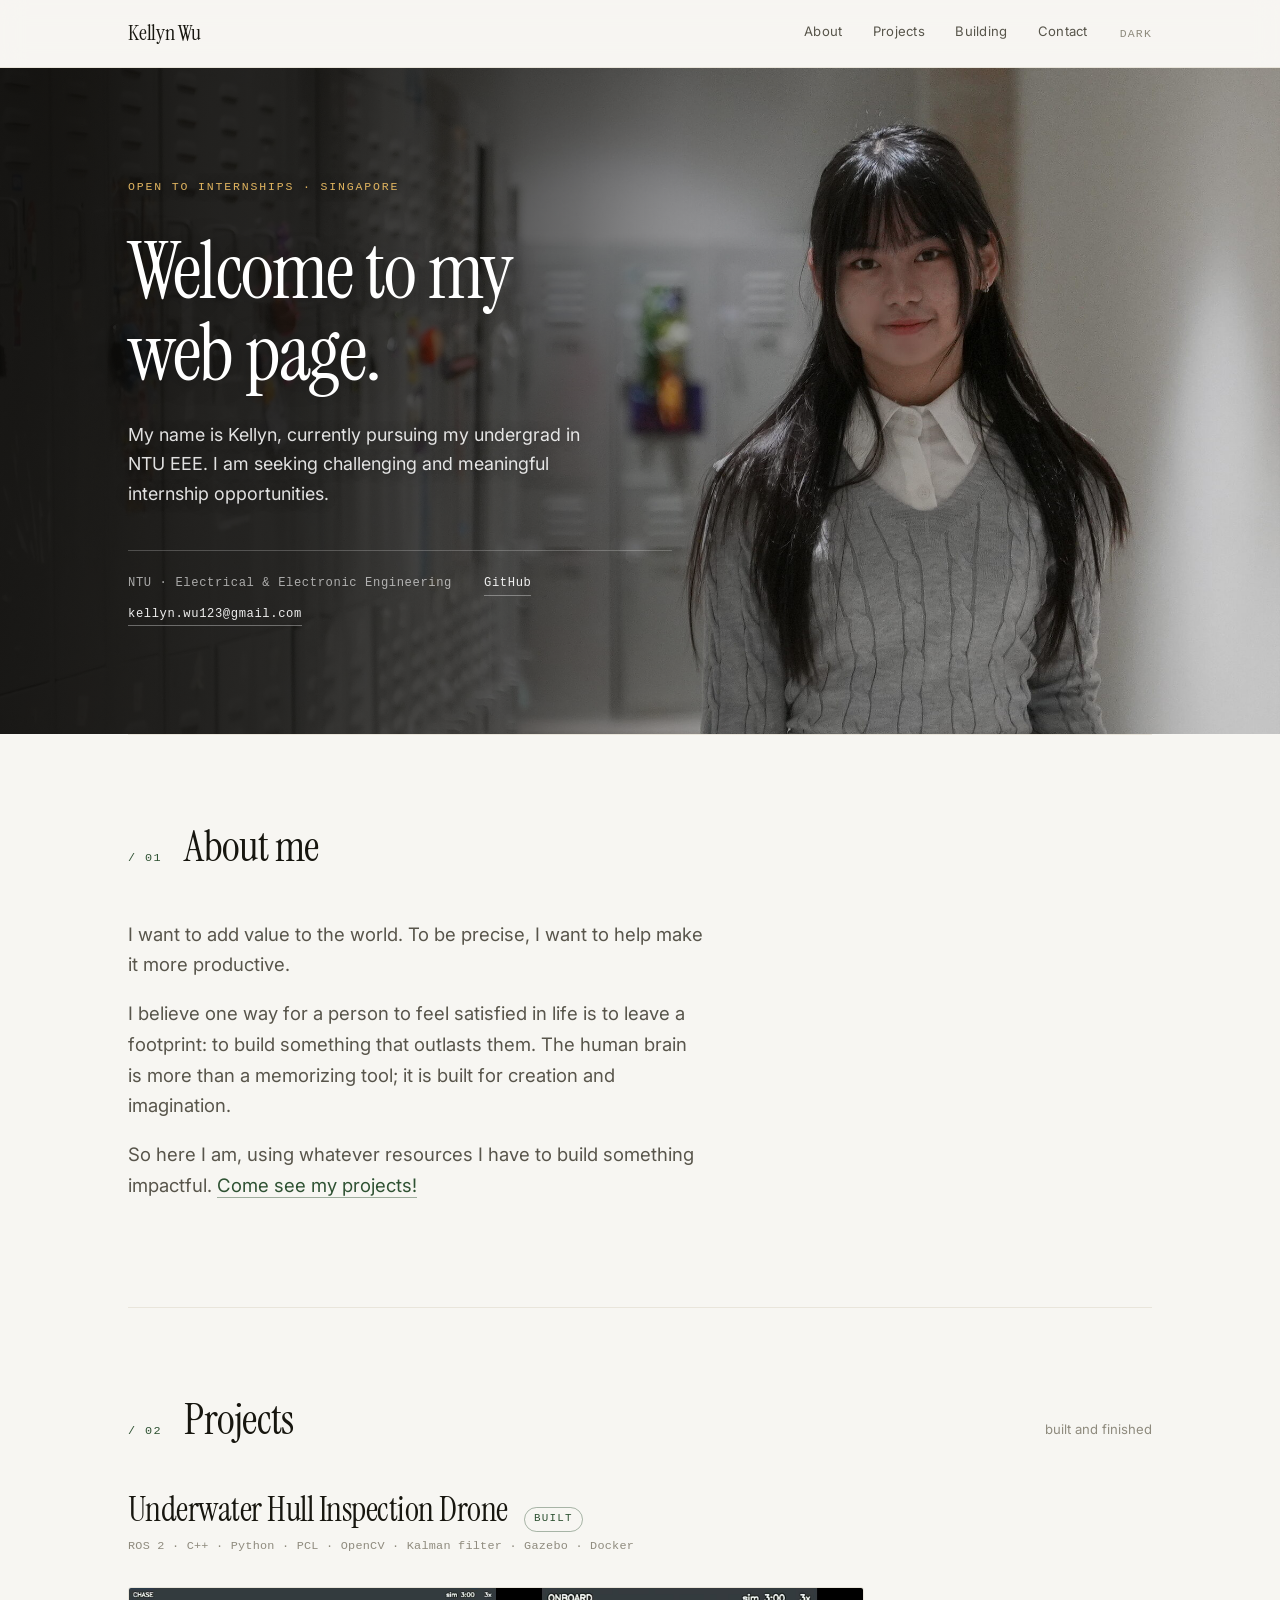
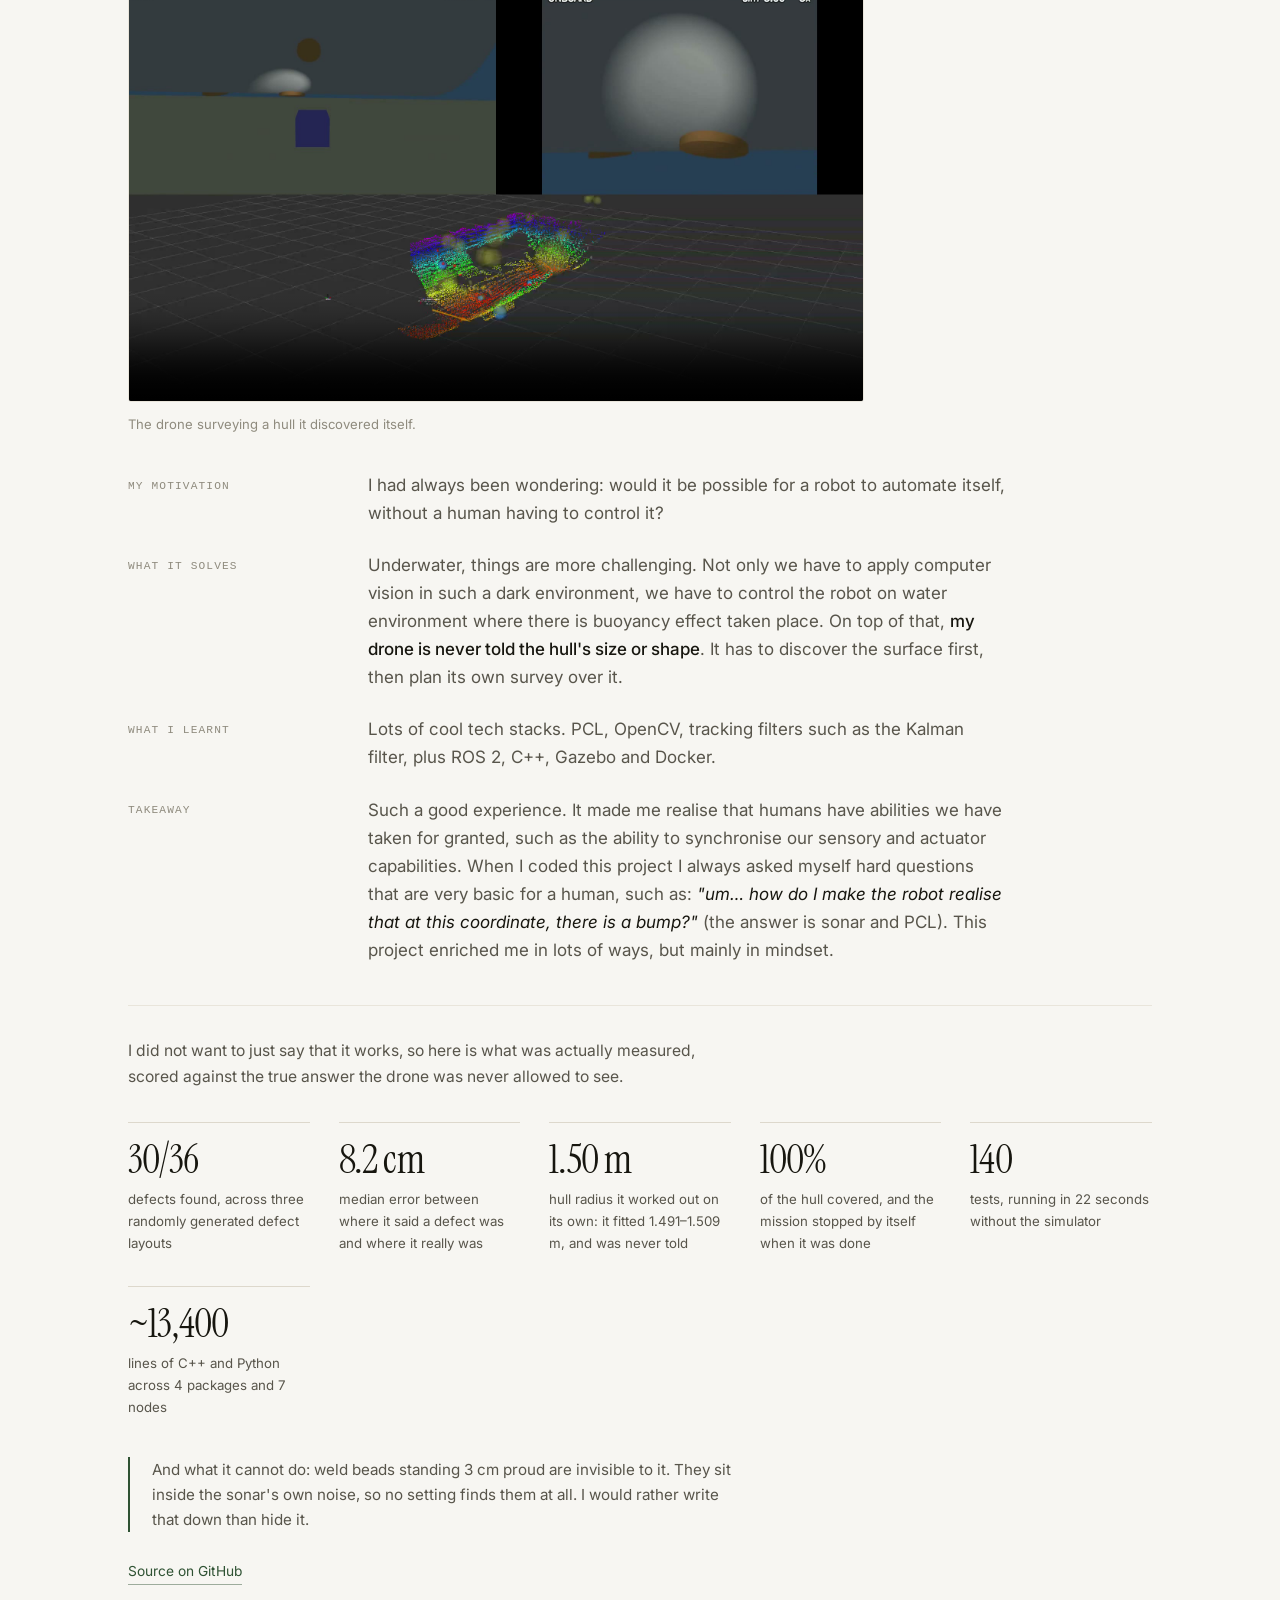
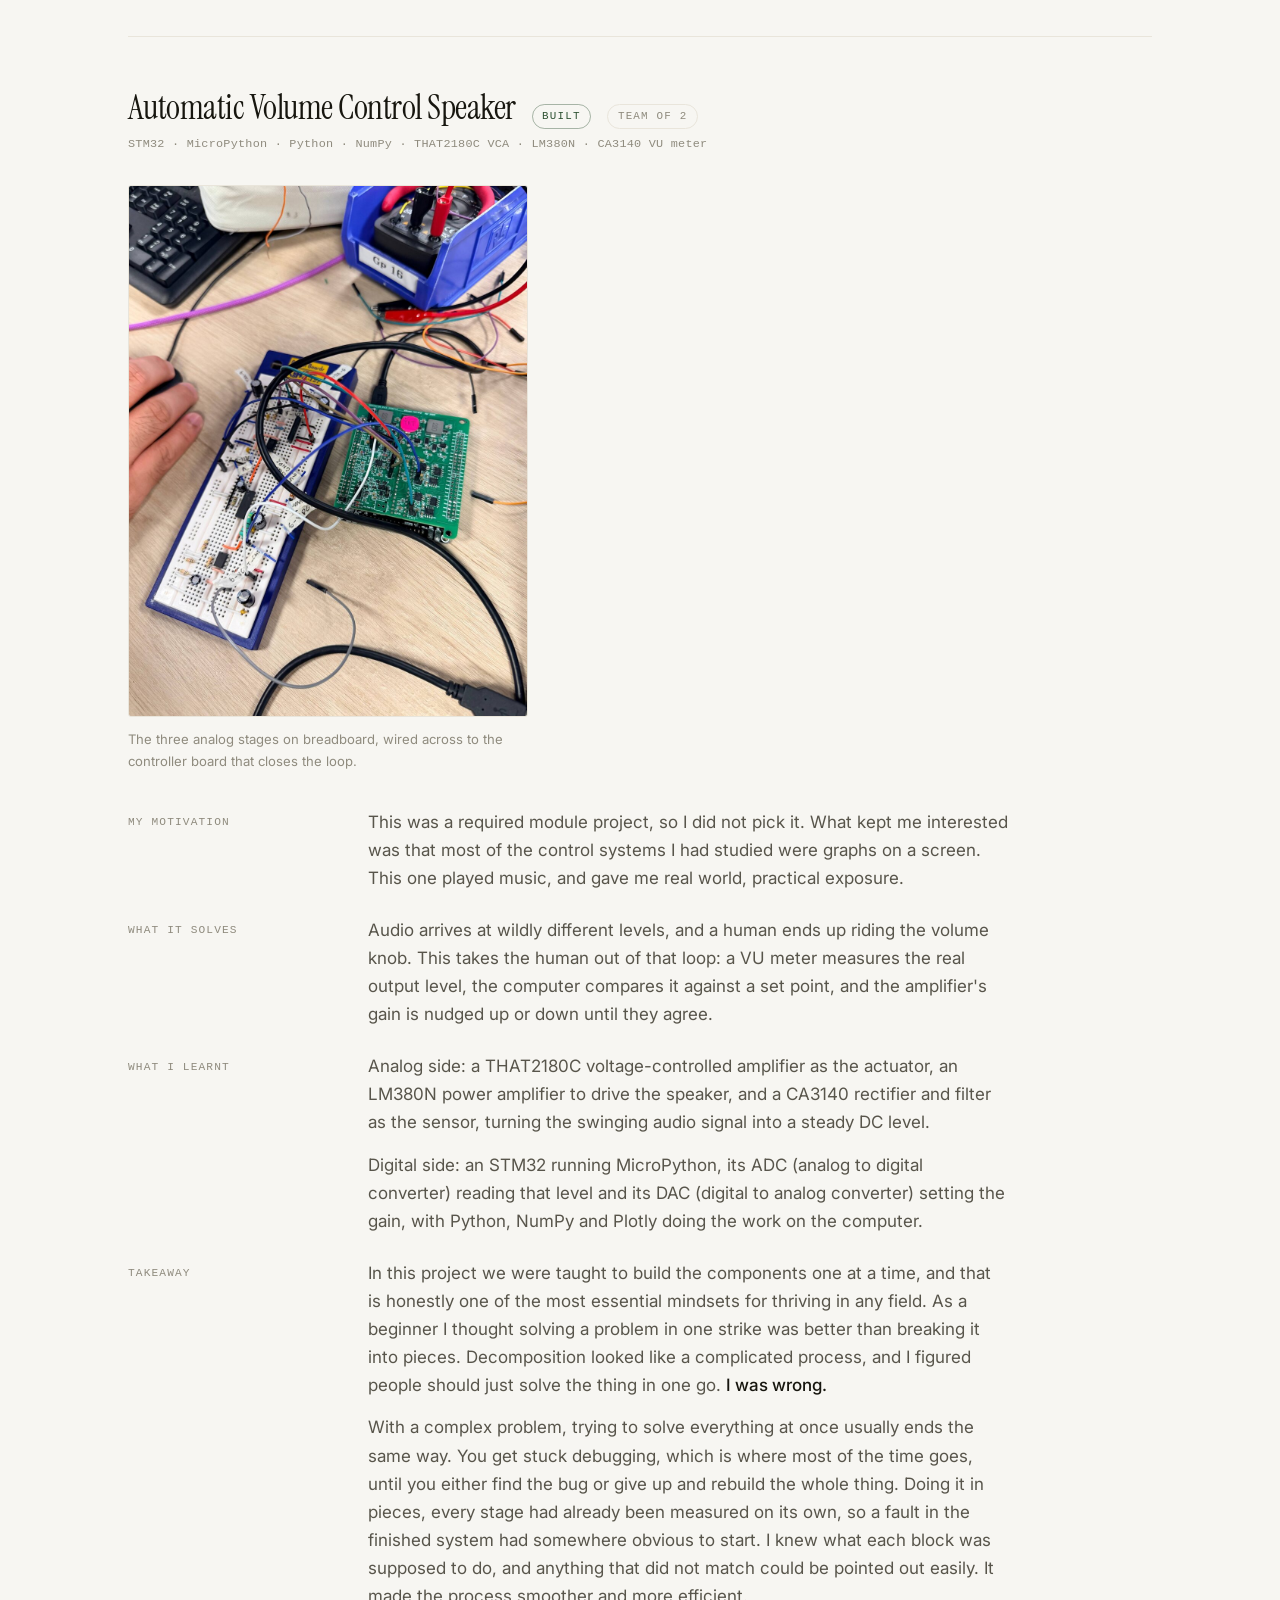
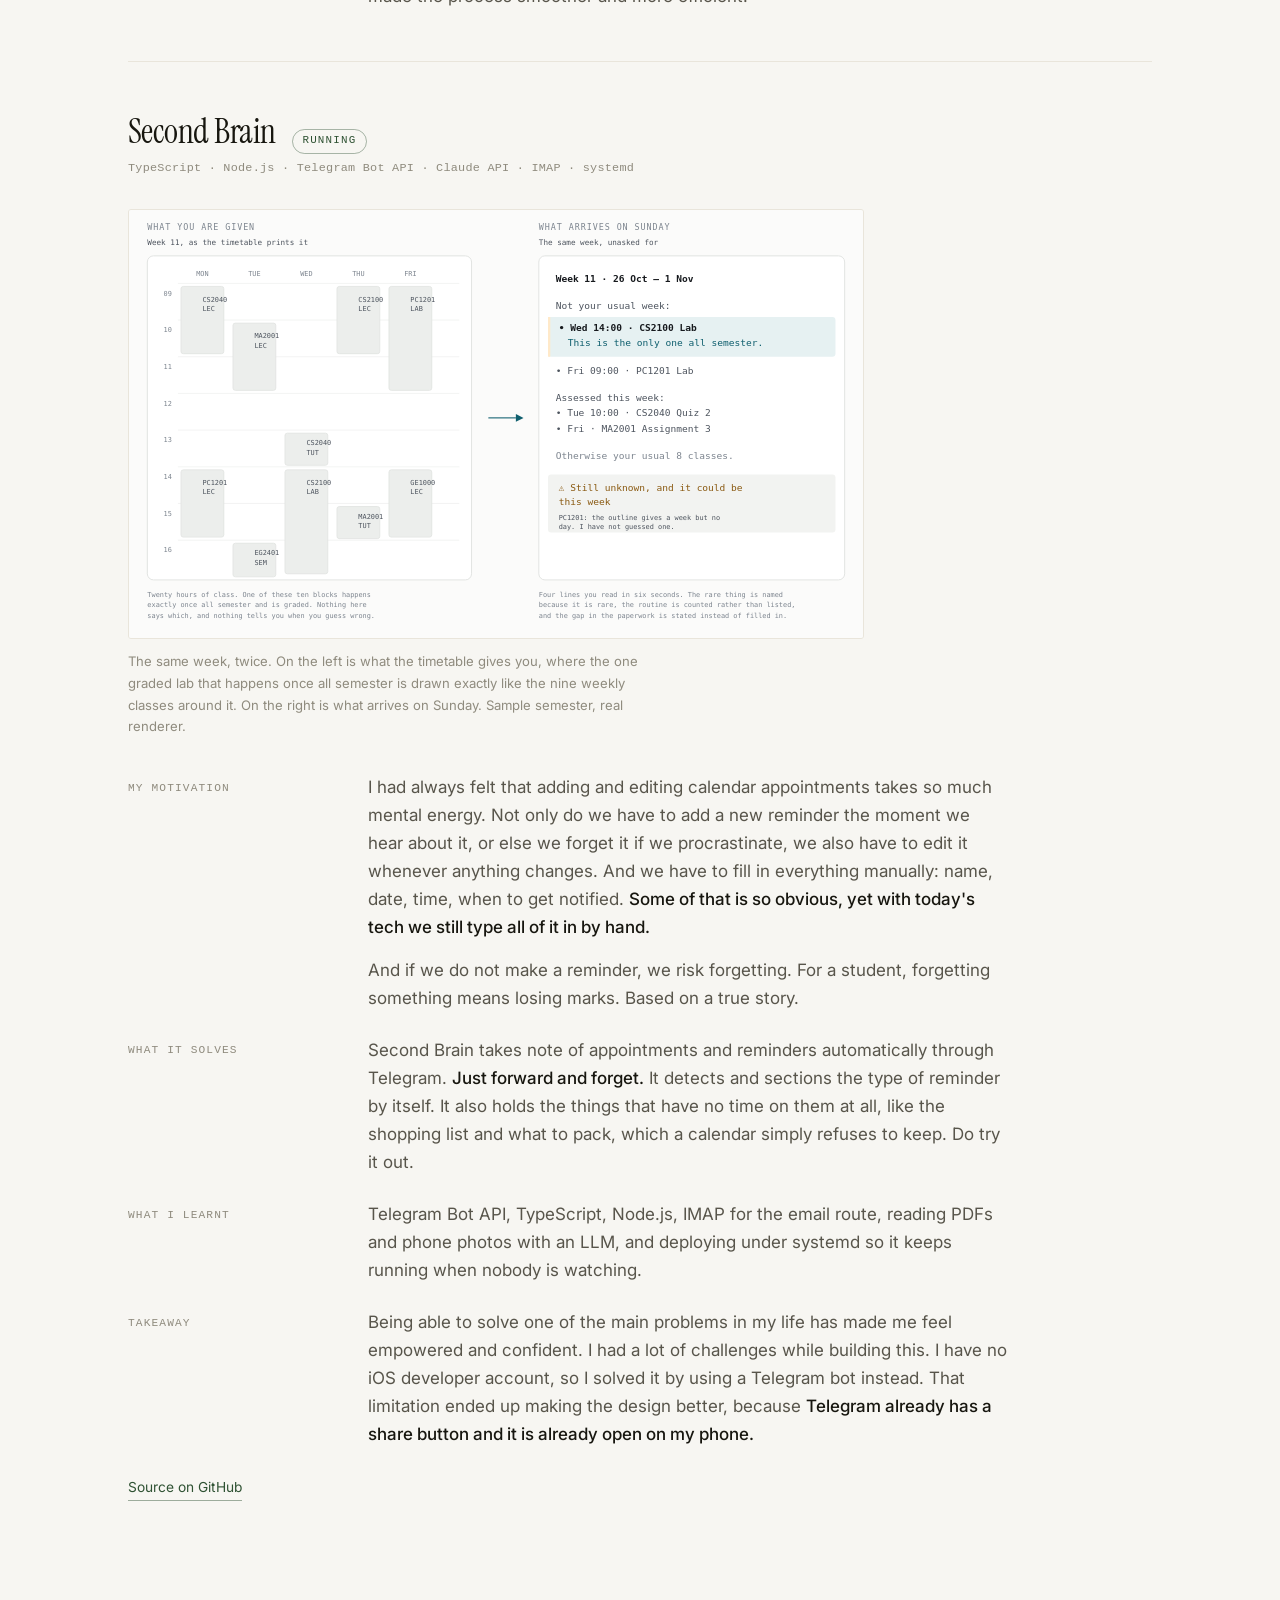
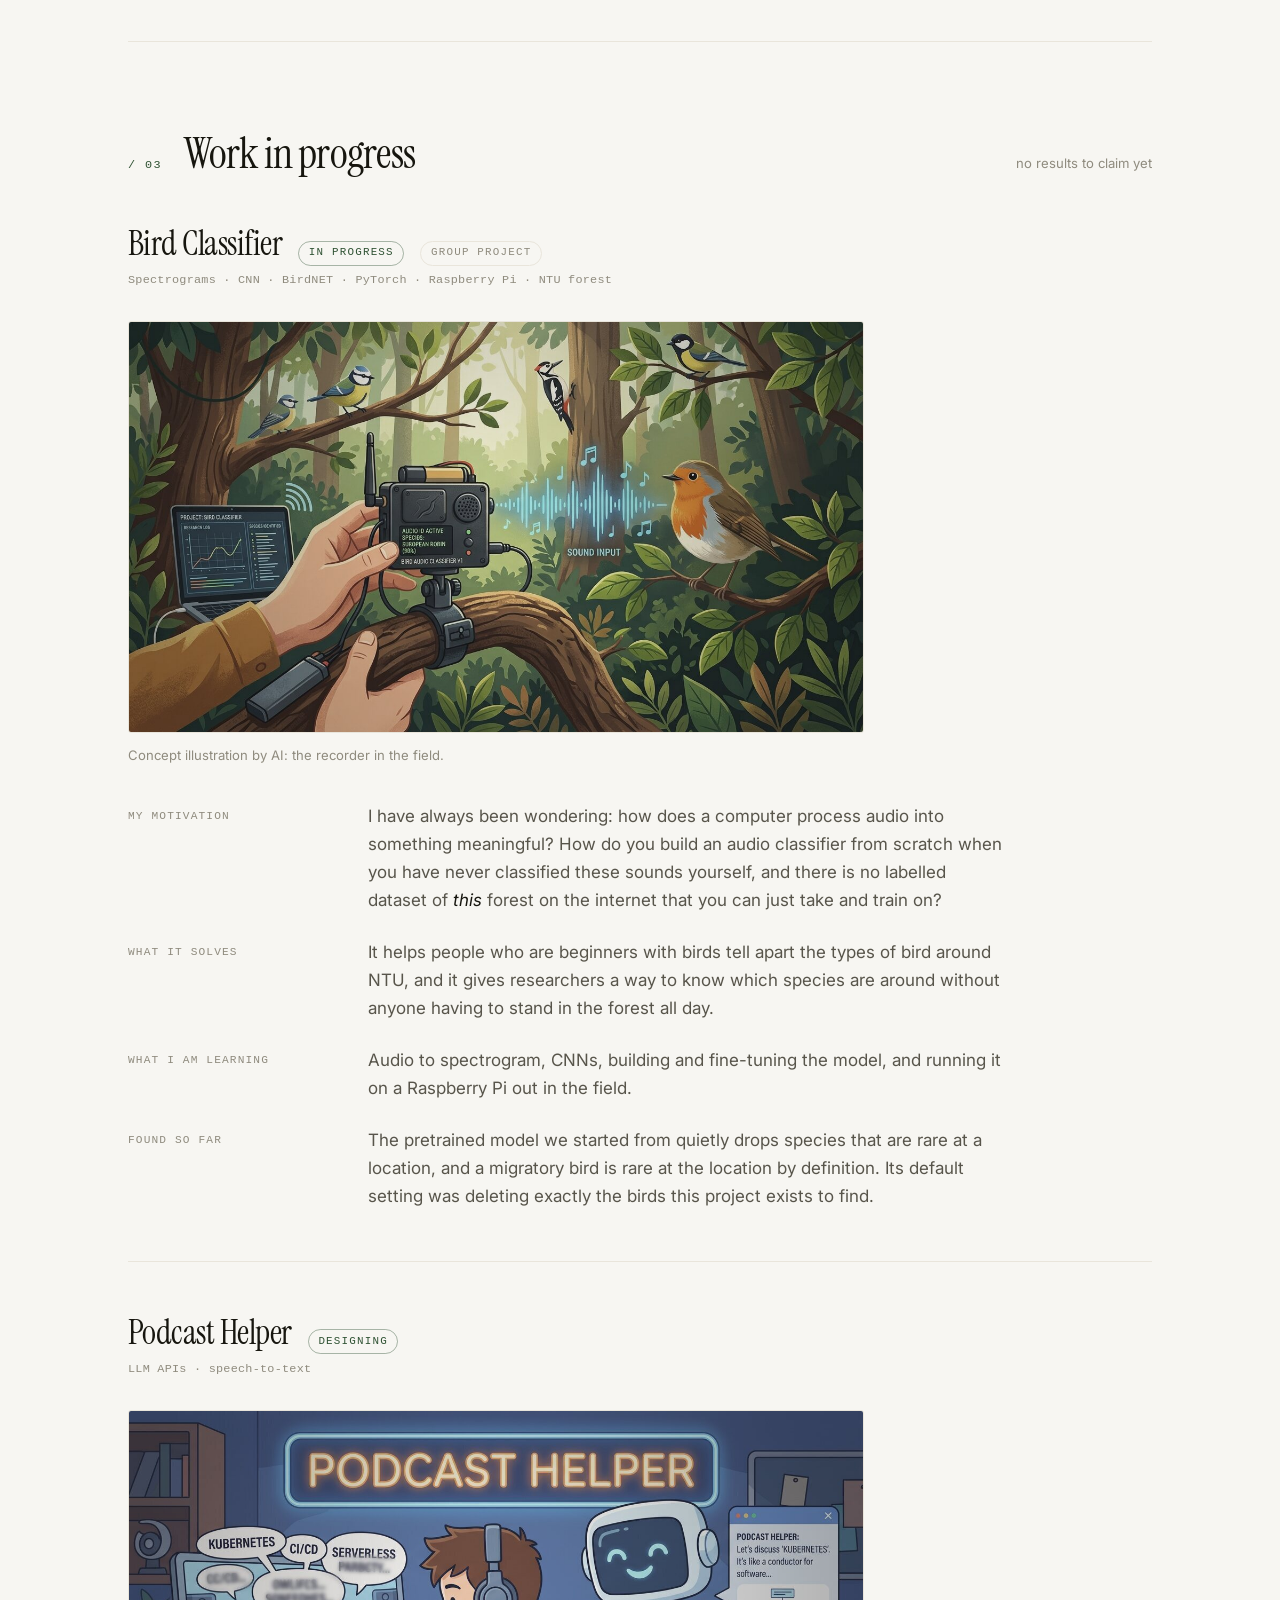
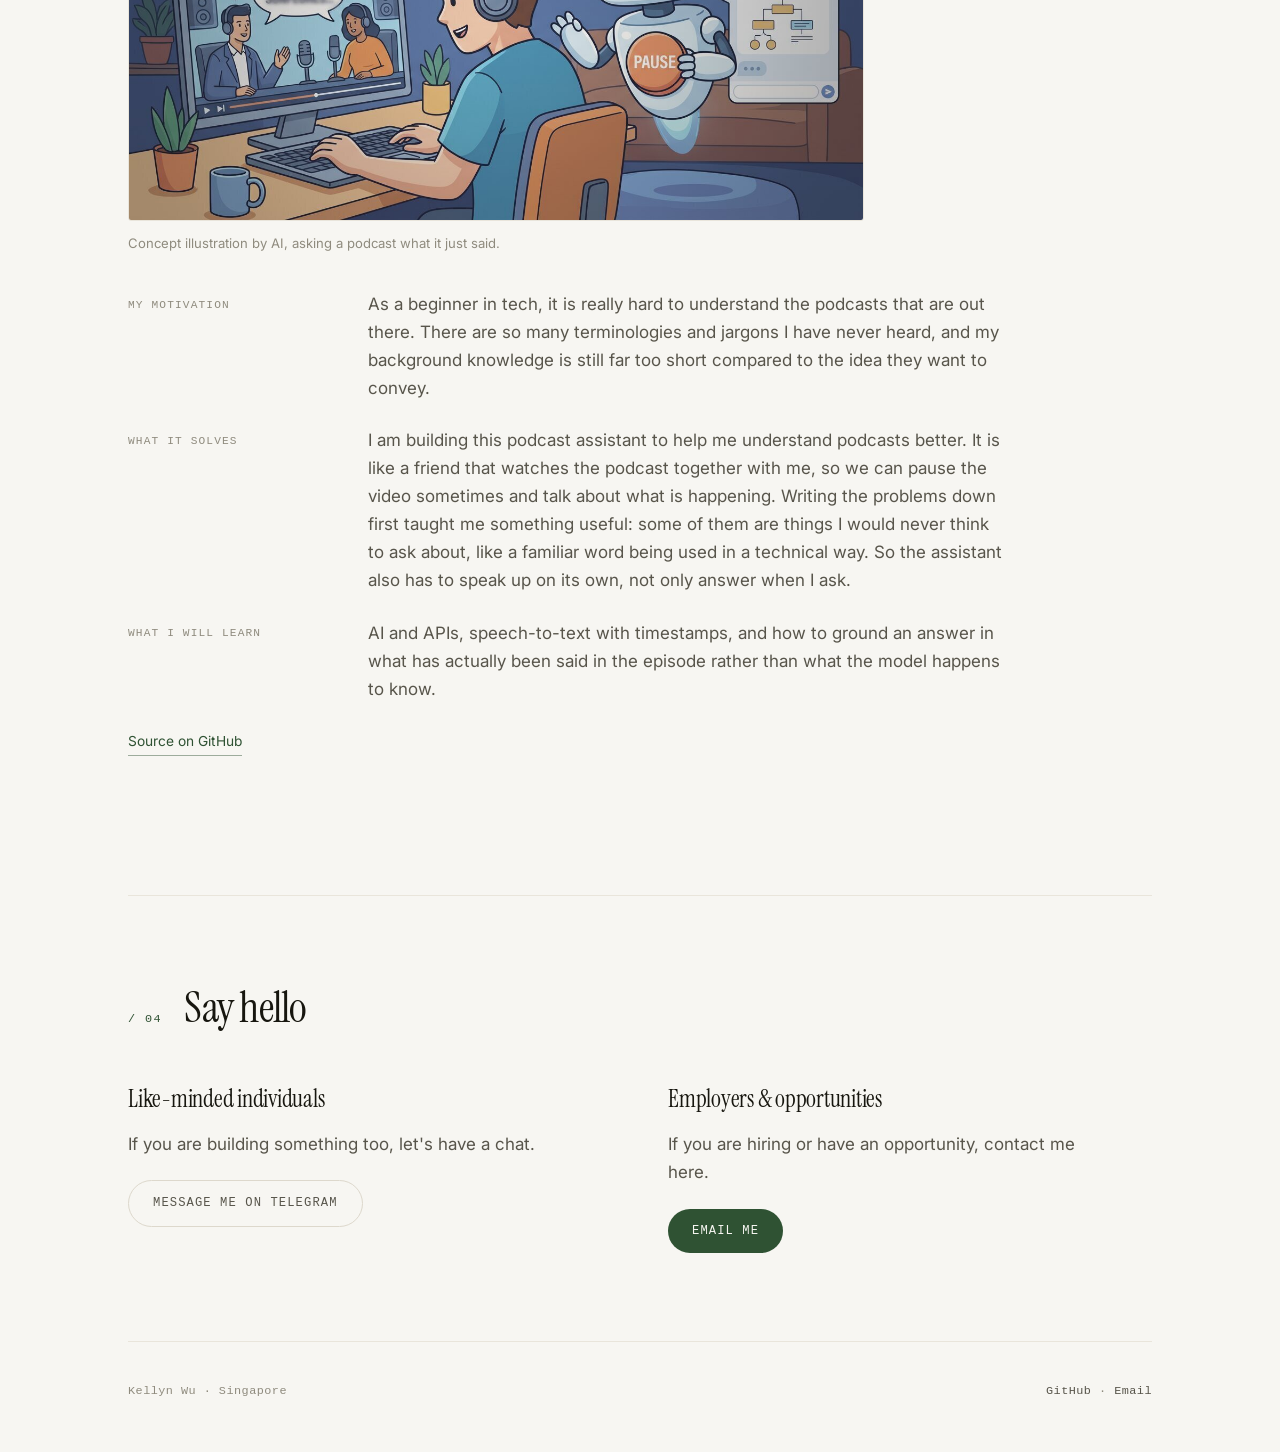
==== index.html @ 88c51c26 "Rewrite Automatic Volume Control project beats Motivation now states the project was assigned. What " ====
<!doctype html>
<html lang="en">
<head>
<meta charset="utf-8">
<meta name="viewport" content="width=device-width, initial-scale=1">
<title>Kellyn Wu</title>
<meta name="description" content="I am Kellyn, currently pursuing my undergrad in NTU EEE. I am seeking challenging and meaningful internship opportunities.">
<meta property="og:title" content="Kellyn Wu">
<meta property="og:description" content="Undergrad in NTU EEE. An autonomous underwater hull-inspection drone, a closed-loop audio amplifier, and a reminder bot that runs unattended.">
<meta property="og:type" content="website">
<meta property="og:url" content="https://kellynwu.com/">
<link rel="preconnect" href="https://fonts.googleapis.com">
<link rel="preconnect" href="https://fonts.gstatic.com" crossorigin>
<link href="https://fonts.googleapis.com/css2?family=Instrument+Serif:ital@0;1&family=Inter:wght@400;500&display=swap" rel="stylesheet">
<link rel="stylesheet" href="style.css">
<link rel="icon" href="data:image/svg+xml,<svg xmlns='http://www.w3.org/2000/svg' viewBox='0 0 100 100'><text y='.9em' font-size='90'>🐦</text></svg>">
</head>
<body>

<div class="bar">
  <div class="wrap">
    <a class="name" href="/">Kellyn Wu</a>
    <nav>
      <a href="#about">About</a>
      <a href="#projects">Projects</a>
      <a href="#building">Building</a>
      <a href="#contact">Contact</a>
    </nav>
    <button class="theme" id="theme" type="button">Dark</button>
  </div>
</div>

<header class="hero">
  <img class="hero-img" src="assets/hero.jpg"
       alt="Kellyn Wu standing in a school corridor lined with lockers"
       width="2400" height="1350" fetchpriority="high">
  <div class="hero-scrim" aria-hidden="true"></div>
  <div class="wrap hero-inner">
    <p class="kicker">Open to internships · Singapore</p>
    <h1>Welcome to my web page.</h1>
    <p>
      My name is Kellyn, currently pursuing my undergrad in NTU EEE. I am seeking
      challenging and meaningful internship opportunities.
    </p>
    <div class="meta">
      <span>NTU · Electrical &amp; Electronic Engineering</span>
      <a href="https://github.com/KellynWu">GitHub</a>
      <a href="mailto:kellyn.wu123@gmail.com">kellyn.wu123@gmail.com</a>
    </div>
  </div>
</header>

<div class="wrap">

  <!-- ============ 01 ABOUT ============ -->
  <section id="about" class="about">
    <div class="head">
      <span class="idx">/ 01</span>
      <h2>About me</h2>
    </div>
    <p>
      I want to add value to the world. To be precise, I want to help make it more productive.
    </p>
    <p>
      I believe one way for a person to feel satisfied in life is to leave a footprint: to
      build something that outlasts them. The human brain is more than a memorizing tool; it is
      built for creation and imagination.
    </p>
    <p>
      So here I am, using whatever resources I have to build something impactful.
      <a class="inline" href="#projects">Come see my projects!</a>
    </p>
  </section>

  <!-- ============ 02 PROJECTS ============ -->
  <section id="projects">
    <div class="head">
      <span class="idx">/ 02</span>
      <h2>Projects</h2>
      <span class="note">built and finished</span>
    </div>

    <article class="proj">
      <div class="top">
        <h3>Underwater Hull Inspection Drone</h3>
        <span class="state">Built</span>
      </div>
      <p class="stack">ROS 2 · C++ · Python · PCL · OpenCV · Kalman filter · Gazebo · Docker</p>
      <!-- MEDIA SLOT: replace the <div class="ph"> with one of:
             <img src="assets/hull-1.jpg" alt="describe what is shown">
             <video src="assets/hull-1.mp4" controls muted loop playsinline poster="assets/hull-1.jpg"></video>
      -->
      <figure class="media" style="--ratio: 16 / 9">
        <video src="assets/hull-1.mp4" poster="assets/hull-1.jpg"
               controls muted loop playsinline preload="metadata"></video>
        <figcaption>The drone surveying a hull it discovered itself.</figcaption>
      </figure>
      <dl class="beats">
        <div class="beat">
          <dt>My motivation</dt>
          <dd>
            I had always been wondering: would it be possible for a robot to automate itself,
            without a human having to control it?
          </dd>
        </div>
        <div class="beat">
          <dt>What it solves</dt>
          <dd>
            Underwater, things are more challenging. Not only we have to apply computer vision
            in such a dark environment, we have to control the robot on water environment where
            there is buoyancy effect taken place. On top of that, <b>my drone is never told the
            hull's size or shape</b>. It has to discover the surface first, then plan its own
            survey over it.
          </dd>
        </div>
        <div class="beat">
          <dt>What I learnt</dt>
          <dd>
            Lots of cool tech stacks. PCL, OpenCV, tracking filters such as the Kalman filter,
            plus ROS 2, C++, Gazebo and Docker.
          </dd>
        </div>
        <div class="beat">
          <dt>Takeaway</dt>
          <dd>
            Such a good experience. It made me realise that humans have abilities we have taken
            for granted, such as the ability to synchronise our sensory and actuator
            capabilities. When I coded this project I always asked myself hard questions that
            are very basic for a human, such as: <em>"um… how do I make the robot realise that
            at this coordinate, there is a bump?"</em> (the answer is sonar and PCL). This
            project enriched me in lots of ways, but mainly in mindset.
          </dd>
        </div>
      </dl>
      <div class="proof">
        <p class="prooflead">
          I did not want to just say that it works, so here is what was actually measured,
          scored against the true answer the drone was never allowed to see.
        </p>
        <div class="figs">
          <div class="fig">
            <b>30/36</b>
            <span>defects found, across three randomly generated defect layouts</span>
          </div>
          <div class="fig">
            <b>8.2 cm</b>
            <span>median error between where it said a defect was and where it really was</span>
          </div>
          <div class="fig">
            <b>1.50 m</b>
            <span>hull radius it worked out on its own: it fitted 1.491–1.509 m, and was never told</span>
          </div>
          <div class="fig">
            <b>100%</b>
            <span>of the hull covered, and the mission stopped by itself when it was done</span>
          </div>
          <div class="fig">
            <b>140</b>
            <span>tests, running in 22 seconds without the simulator</span>
          </div>
          <div class="fig">
            <b>~13,400</b>
            <span>lines of C++ and Python across 4 packages and 7 nodes</span>
          </div>
        </div>
        <p class="caveat">
          And what it cannot do: weld beads standing 3 cm proud are invisible to it. They sit inside
          the sonar's own noise, so no setting finds them at all. I would rather write that down than
          hide it.
        </p>
      </div>
      <div class="more">
        <a href="https://github.com/KellynWu/hull-inspection-auv">Source on GitHub</a>
      </div>
    </article>

    <article class="proj">
      <div class="top">
        <h3>Automatic Volume Control Speaker</h3>
        <span class="state">Built</span>
        <span class="team">Team of 2</span>
      </div>
      <p class="stack">STM32 · MicroPython · Python · NumPy · THAT2180C VCA · LM380N · CA3140 VU meter</p>
      <figure class="media portrait">
        <img src="assets/speaker-1.jpg" width="1050" height="1400" loading="lazy"
             alt="The audio amplifier built on breadboard, wired to the STM32 controller board, on the lab bench.">
        <figcaption>
          The three analog stages on breadboard, wired across to the controller board that
          closes the loop.
        </figcaption>
      </figure>
      <dl class="beats">
        <div class="beat">
          <dt>My motivation</dt>
          <dd>
            This was a required module project, so I did not pick it. What kept me interested
            was that most of the control systems I had studied were graphs on a screen. This one
            played music, and gave me real world, practical exposure.
          </dd>
        </div>
        <div class="beat">
          <dt>What it solves</dt>
          <dd>
            Audio arrives at wildly different levels, and a human ends up riding the volume knob.
            This takes the human out of that loop: a VU meter measures the real output level, the
            computer compares it against a set point, and the amplifier's gain is nudged up or
            down until they agree.
          </dd>
        </div>
        <div class="beat">
          <dt>What I learnt</dt>
          <dd>
            Analog side: a THAT2180C voltage-controlled amplifier as the actuator, an LM380N power
            amplifier to drive the speaker, and a CA3140 rectifier and filter as the sensor,
            turning the swinging audio signal into a steady DC level.
          </dd>
          <dd>
            Digital side: an STM32 running MicroPython, its ADC (analog to digital converter)
            reading that level and its DAC (digital to analog converter) setting the gain, with
            Python, NumPy and Plotly doing the work on the computer.
          </dd>
        </div>
        <div class="beat">
          <dt>Takeaway</dt>
          <dd>
            In this project we were taught to build the components one at a time, and that is
            honestly one of the most essential mindsets for thriving in any field. As a beginner I
            thought solving a problem in one strike was better than breaking it into pieces.
            Decomposition looked like a complicated process, and I figured people should just
            solve the thing in one go. <b>I was wrong.</b>
          </dd>
          <dd>
            With a complex problem, trying to solve everything at once usually ends the same way.
            You get stuck debugging, which is where most of the time goes, until you either find
            the bug or give up and rebuild the whole thing. Doing it in pieces, every stage had
            already been measured on its own, so a fault in the finished system had somewhere
            obvious to start. I knew what each block was supposed to do, and anything that did not
            match could be pointed out easily. It made the process smoother and more efficient.
          </dd>
        </div>
      </dl>
    </article>

    <article class="proj">
      <div class="top">
        <h3>Second Brain</h3>
        <span class="state">Running</span>
      </div>
      <p class="stack">TypeScript · Node.js · Telegram Bot API · Claude API · IMAP · systemd</p>
      <figure class="media">
        <img src="assets/timetable-vs-message.svg"
             alt="The same week twice. On the left a timetable grid of ten class blocks, all drawn identically. On the right the message the system sends, which names the one lab that happens only once all semester and states what it does not know.">
        <figcaption>
          The same week, twice. On the left is what the timetable gives you, where the one graded
          lab that happens once all semester is drawn exactly like the nine weekly classes around
          it. On the right is what arrives on Sunday. Sample semester, real renderer.
        </figcaption>
      </figure>

      <dl class="beats">
        <div class="beat">
          <dt>My motivation</dt>
          <dd>
            I had always felt that adding and editing calendar appointments takes so much mental
            energy. Not only do we have to add a new reminder the moment we hear about it, or
            else we forget it if we procrastinate, we also have to edit it whenever anything
            changes. And we have to fill in everything manually: name, date, time, when to get
            notified. <b>Some of that is so obvious, yet with today's tech we still type all of it
            in by hand.</b>
          </dd>
          <dd>
            And if we do not make a reminder, we risk forgetting. For a student, forgetting
            something means losing marks. Based on a true story.
          </dd>
        </div>
        <div class="beat">
          <dt>What it solves</dt>
          <dd>
            Second Brain takes note of appointments and reminders automatically through
            Telegram. <b>Just forward and forget.</b> It detects and sections the type of
            reminder by itself. It also holds the things that have no time on them at all, like
            the shopping list and what to pack, which a calendar simply refuses to keep. Do try
            it out.
          </dd>
        </div>
        <div class="beat">
          <dt>What I learnt</dt>
          <dd>
            Telegram Bot API, TypeScript, Node.js, IMAP for the email route, reading PDFs and
            phone photos with an LLM, and deploying under systemd so it keeps running when
            nobody is watching.
          </dd>
        </div>
        <div class="beat">
          <dt>Takeaway</dt>
          <dd>
            Being able to solve one of the main problems in my life has made me feel empowered and
            confident. I had a lot of challenges while building this. I have no iOS developer
            account, so I solved it by using a Telegram bot instead. That limitation ended up
            making the design better, because <b>Telegram already has a share button and it is
            already open on my phone.</b>
          </dd>
        </div>
      </dl>
      <div class="more">
        <a href="https://github.com/KellynWu/second-brain">Source on GitHub</a>
      </div>
    </article>
  </section>

  <!-- ============ 03 BUILDING ============ -->
  <section id="building">
    <div class="head">
      <span class="idx">/ 03</span>
      <h2>Work in progress</h2>
      <span class="note">no results to claim yet</span>
    </div>

    <article class="proj">
      <div class="top">
        <h3>Bird Classifier</h3>
        <span class="state">In progress</span>
        <span class="team">Group project</span>
      </div>
      <p class="stack">Spectrograms · CNN · BirdNET · PyTorch · Raspberry Pi · NTU forest</p>
      <!-- MEDIA SLOT: replace the <div class="ph"> with one of:
             <img src="assets/bird-1.jpg" alt="describe what is shown">
             <video src="assets/bird-1.mp4" controls muted loop playsinline poster="assets/bird-1.jpg"></video>
      -->
      <figure class="media" style="--ratio: 16 / 9">
        <img src="assets/bird-1.jpg"
             alt="Illustration: a field recorder clipped to a branch identifying birdsong in a forest">
        <figcaption>Concept illustration by AI: the recorder in the field.</figcaption>
      </figure>
      <dl class="beats">
        <div class="beat">
          <dt>My motivation</dt>
          <dd>
            I have always been wondering: how does a computer process audio into something
            meaningful? How do you build an audio classifier from scratch when you have never
            classified these sounds yourself, and there is no labelled dataset of <em>this</em>
            forest on the internet that you can just take and train on?
          </dd>
        </div>
        <div class="beat">
          <dt>What it solves</dt>
          <dd>
            It helps people who are beginners with birds tell apart the types of bird around NTU,
            and it gives researchers a way to know which species are around without anyone having
            to stand in the forest all day.
          </dd>
        </div>
        <div class="beat">
          <dt>What I am learning</dt>
          <dd>
            Audio to spectrogram, CNNs, building and fine-tuning the model, and running it on a
            Raspberry Pi out in the field.
          </dd>
        </div>
        <div class="beat">
          <dt>Found so far</dt>
          <dd>
            The pretrained model we started from quietly drops species that are rare at a
            location, and a migratory bird is rare at the location by definition. Its default
            setting was deleting exactly the birds this project exists to find.
          </dd>
        </div>
      </dl>
    </article>

    <article class="proj">
      <div class="top">
        <h3>Podcast Helper</h3>
        <span class="state">Designing</span>
      </div>
      <p class="stack">LLM APIs · speech-to-text</p>
      <!-- MEDIA SLOT: replace the <div class="ph"> with one of:
             <img src="assets/podcast-1.jpg" alt="describe what is shown">
             <video src="assets/podcast-1.mp4" controls muted loop playsinline poster="assets/podcast-1.jpg"></video>
      -->
      <figure class="media" style="--ratio: 16 / 9">
        <img src="assets/podcast-1.jpg"
             alt="Illustration: a listener pausing a podcast while an assistant explains a term">
        <figcaption>Concept illustration by AI, asking a podcast what it just said.</figcaption>
      </figure>
      <dl class="beats">
        <div class="beat">
          <dt>My motivation</dt>
          <dd>
            As a beginner in tech, it is really hard to understand the podcasts that are out
            there. There are so many terminologies and jargons I have never heard, and my
            background knowledge is still far too short compared to the idea they want to convey.
          </dd>
        </div>
        <div class="beat">
          <dt>What it solves</dt>
          <dd>
            I am building this podcast assistant to help me understand podcasts better. It is like
            a friend that watches the podcast together with me, so we can pause the video
            sometimes and talk about what is happening. Writing the problems down first taught me
            something useful: some of them are things I would never think to ask about, like a
            familiar word being used in a technical way. So the assistant also has to speak up on
            its own, not only answer when I ask.
          </dd>
        </div>
        <div class="beat">
          <dt>What I will learn</dt>
          <dd>
            AI and APIs, speech-to-text with timestamps, and how to ground an answer in what has
            actually been said in the episode rather than what the model happens to know.
          </dd>
        </div>
      </dl>
      <div class="more">
        <a href="https://github.com/KellynWu/podcast-helper">Source on GitHub</a>
      </div>
    </article>
  </section>

  <!-- ============ 04 CONTACT ============ -->
  <section id="contact">
    <div class="head">
      <span class="idx">/ 04</span>
      <h2>Say hello</h2>
    </div>
    <div class="routes">
      <div class="route">
        <h3>Like-minded individuals</h3>
        <p>If you are building something too, let's have a chat.</p>
        <a class="btn ghost" href="https://t.me/kellynwu">Message me on Telegram</a>
      </div>
      <div class="route">
        <h3>Employers &amp; opportunities</h3>
        <p>If you are hiring or have an opportunity, contact me here.</p>
        <a class="btn" href="mailto:kellyn.wu123@gmail.com?subject=Internship%20opportunity">Email me</a>
      </div>
    </div>
  </section>

  <footer>
    <span>Kellyn Wu · Singapore</span>
    <span>
      <a href="https://github.com/KellynWu">GitHub</a> ·
      <a href="mailto:kellyn.wu123@gmail.com">Email</a>
    </span>
  </footer>

</div>

<script>
  (function () {
    var root = document.documentElement, btn = document.getElementById('theme');
    var saved = null;
    try { saved = localStorage.getItem('theme'); } catch (e) {}
    if (saved) root.setAttribute('data-theme', saved);
    function isDark() {
      var t = root.getAttribute('data-theme');
      if (t) return t === 'dark';
      return matchMedia('(prefers-color-scheme: dark)').matches;
    }
    function label() { btn.textContent = isDark() ? 'Light' : 'Dark'; }
    label();
    btn.addEventListener('click', function () {
      var next = isDark() ? 'light' : 'dark';
      root.setAttribute('data-theme', next);
      try { localStorage.setItem('theme', next); } catch (e) {}
      label();
    });
  })();
</script>

</body>
</html>
---- style.css ----
/* Kellyn Wu, personal site */

:root {
  --bg:      #f7f6f2;
  --panel:   #fffefb;
  --ink:     #17160f;
  --soft:    #58554b;
  --faint:   #8f8b7e;
  --rule:    #ddd8cc;
  --hair:    #e9e5db;
  --accent:  #2f5233;
  --wrap:    68rem;
  --serif: "Instrument Serif", "Iowan Old Style", Georgia, "Times New Roman", serif;
  --sans:  "Inter", -apple-system, BlinkMacSystemFont, "Segoe UI", Roboto, Arial, sans-serif;
  --mono:  ui-monospace, "SF Mono", "JetBrains Mono", Menlo, monospace;
  color-scheme: light;
}

:root[data-theme="dark"] {
  --bg:     #131210;
  --panel:  #191815;
  --ink:    #edeae2;
  --soft:   #a39f94;
  --faint:  #726e64;
  --rule:   #2c2a25;
  --hair:   #232120;
  --accent: #d9ab52;
  color-scheme: dark;
}

@media (prefers-color-scheme: dark) {
  :root:not([data-theme="light"]) {
    --bg:     #131210;
    --panel:  #191815;
    --ink:    #edeae2;
    --soft:   #a39f94;
    --faint:  #726e64;
    --rule:   #2c2a25;
    --hair:   #232120;
    --accent: #d9ab52;
    color-scheme: dark;
  }
}

* { box-sizing: border-box; }
html { -webkit-text-size-adjust: 100%; scroll-behavior: smooth; }

body {
  margin: 0;
  background: var(--bg);
  color: var(--ink);
  font-family: var(--sans);
  font-size: 17px;
  line-height: 1.65;
  font-weight: 400;
  -webkit-font-smoothing: antialiased;
}

.wrap { max-width: var(--wrap); margin: 0 auto; padding: 0 2rem; }

a { color: inherit; text-decoration: none; }

/* ---------- top bar ---------- */

.bar {
  position: sticky; top: 0; z-index: 30;
  background: color-mix(in srgb, var(--bg) 90%, transparent);
  backdrop-filter: blur(12px) saturate(1.4);
  border-bottom: 1px solid var(--hair);
}
.bar .wrap { display: flex; align-items: center; height: 4.2rem; gap: 2rem; }
.bar .name { font-family: var(--serif); font-size: 1.35rem; margin-right: auto; letter-spacing: -0.01em; }
.bar nav { display: flex; gap: 1.9rem; font-size: 0.82rem; letter-spacing: 0.02em; }
.bar nav a { color: var(--soft); padding-bottom: 2px; border-bottom: 1px solid transparent; }
.bar nav a:hover { color: var(--ink); border-bottom-color: var(--accent); }
.theme {
  background: none; border: none; cursor: pointer; padding: 0;
  color: var(--faint); font-family: var(--mono); font-size: 0.72rem;
  letter-spacing: 0.1em; text-transform: uppercase;
}
.theme:hover { color: var(--accent); }
@media (max-width: 46rem) { .bar nav { display: none; } }

/* ---------- hero ---------- */

.hero {
  position: relative;
  display: flex; align-items: center;
  min-height: clamp(28rem, 74vh, 46rem);
  padding: 5rem 0;
  overflow: hidden;
  background: #14130f;
}
.hero-img {
  position: absolute; inset: 0; z-index: 0;
  width: 100%; height: 100%;
  object-fit: cover; object-position: 72% 50%;
}
.hero-scrim {
  position: absolute; inset: 0; z-index: 1;
  background: linear-gradient(95deg,
    rgba(12,11,9,0.92) 0%,
    rgba(12,11,9,0.84) 24%,
    rgba(12,11,9,0.55) 44%,
    rgba(12,11,9,0.14) 62%,
    rgba(12,11,9,0)    74%);
}
.hero-inner { position: relative; z-index: 2; width: 100%; }

.hero .kicker {
  font-family: var(--mono); font-size: 0.72rem; letter-spacing: 0.16em;
  text-transform: uppercase; color: #e0b45f; margin: 0 0 2.2rem;
}
.hero h1 {
  font-family: var(--serif); font-weight: 400;
  font-size: clamp(2.6rem, 6.4vw, 5rem);
  line-height: 1.02; letter-spacing: -0.022em;
  margin: 0 0 1.6rem; max-width: 13ch; color: #fff;
  text-shadow: 0 1px 26px rgba(0,0,0,0.38);
}
.hero p {
  font-size: 1.12rem; color: rgba(255,255,255,0.87);
  max-width: 30rem; margin: 0 0 1rem;
  text-shadow: 0 1px 14px rgba(0,0,0,0.34);
}
.hero .meta {
  margin-top: 2.6rem; padding-top: 1.4rem;
  border-top: 1px solid rgba(255,255,255,0.22);
  display: flex; flex-wrap: wrap; gap: 0.5rem 2rem;
  font-family: var(--mono); font-size: 0.76rem; letter-spacing: 0.05em;
  color: rgba(255,255,255,0.62); max-width: 34rem;
}
.hero .meta a { color: rgba(255,255,255,0.92); border-bottom: 1px solid rgba(255,255,255,0.34); padding-bottom: 1px; }
.hero .meta a:hover { color: #e0b45f; border-bottom-color: #e0b45f; }

@media (max-width: 52rem) {
  .hero {
    min-height: 42rem; padding: 3rem 0 3.2rem;
    align-items: flex-end;
  }
  .hero-img { object-position: 66% 18%; }
  .hero-scrim {
    background: linear-gradient(180deg,
      rgba(12,11,9,0.46) 0%,
      rgba(12,11,9,0.22) 26%,
      rgba(12,11,9,0.64) 52%,
      rgba(12,11,9,0.90) 78%,
      rgba(12,11,9,0.96) 100%);
  }
  .hero h1 { max-width: 12ch; margin-bottom: 1.2rem; }
  .hero p  { max-width: 26rem; }
  .hero .meta { margin-top: 1.8rem; }
}

/* ---------- sections ---------- */

section { padding: 5.5rem 0; border-top: 1px solid var(--hair); }

.head { display: flex; align-items: baseline; gap: 1.4rem; margin-bottom: 3rem; }
.head .idx {
  font-family: var(--mono); font-size: 0.74rem; letter-spacing: 0.12em;
  color: var(--accent); white-space: nowrap;
}
.head h2 {
  font-family: var(--serif); font-weight: 400;
  font-size: clamp(1.9rem, 3.6vw, 2.7rem); line-height: 1.1;
  letter-spacing: -0.018em; margin: 0;
}
.head .note { margin-left: auto; font-size: 0.82rem; color: var(--faint); text-align: right; }
@media (max-width: 46rem) { .head .note { display: none; } }

/* ---------- about ---------- */

.about p { font-size: 1.16rem; color: var(--soft); max-width: 36rem; margin: 0 0 1.15rem; }
.about p:first-child { color: var(--ink); font-size: 1.3rem; font-family: var(--serif); line-height: 1.42; }

/* ---------- projects ---------- */

.proj { padding: 3.2rem 0; border-top: 1px solid var(--hair); }
.proj:first-of-type { border-top: none; padding-top: 0; }

.proj .top { display: flex; align-items: baseline; gap: 1rem; flex-wrap: wrap; margin-bottom: 0.35rem; }
.proj h3 {
  font-family: var(--serif); font-weight: 400;
  font-size: clamp(1.6rem, 3vw, 2.15rem); line-height: 1.12;
  letter-spacing: -0.015em; margin: 0;
}
.proj .state {
  font-family: var(--mono); font-size: 0.68rem; letter-spacing: 0.11em;
  text-transform: uppercase; color: var(--accent);
  border: 1px solid color-mix(in srgb, var(--accent) 40%, transparent);
  border-radius: 999px; padding: 0.16rem 0.6rem;
}
.proj .team {
  font-family: var(--mono); font-size: 0.68rem; letter-spacing: 0.11em;
  text-transform: uppercase; color: var(--faint);
  border: 1px solid var(--hair);
  border-radius: 999px; padding: 0.16rem 0.6rem;
}
.proj .stack {
  font-family: var(--mono); font-size: 0.74rem; color: var(--faint);
  letter-spacing: 0.02em; margin: 0 0 1.9rem;
}

.beats { margin: 0; display: grid; gap: 1.5rem; }
.beat { display: grid; grid-template-columns: 13rem 1fr; column-gap: 2rem; row-gap: 0; }
.beat dt {
  font-family: var(--mono); font-size: 0.7rem; letter-spacing: 0.1em;
  text-transform: uppercase; color: var(--faint); padding-top: 0.34rem;
}
.beat dd { margin: 0; color: var(--soft); max-width: 40rem; grid-column: 2; }
.beat dd + dd { margin-top: 0.9rem; }
.beat dd em { color: var(--ink); font-style: italic; }
.beat dd b { color: var(--ink); font-weight: 500; }
@media (max-width: 52rem) {
  .beat { grid-template-columns: 1fr; gap: 0.2rem; }
  .beat dt { padding-top: 0.7rem; }
  .beat dd { grid-column: auto; }
}

.more { margin-top: 1.7rem; display: flex; gap: 1.6rem; flex-wrap: wrap; font-size: 0.86rem; }
.more a { color: var(--accent); border-bottom: 1px solid color-mix(in srgb, var(--accent) 45%, transparent); padding-bottom: 2px; }
.more a:hover { border-bottom-color: var(--accent); }

/* ---------- numbers ---------- */

.figs { display: grid; grid-template-columns: repeat(auto-fit, minmax(11rem, 1fr)); gap: 2.6rem 2rem; }
.fig { border-top: 1px solid var(--rule); padding-top: 1rem; }
.fig b {
  display: block; font-family: var(--serif); font-weight: 400;
  font-size: clamp(2.4rem, 5vw, 3.4rem); line-height: 1; letter-spacing: -0.02em;
  margin-bottom: 0.6rem;
}
.fig span { display: block; font-size: 0.88rem; color: var(--soft); }
.caveat {
  margin: 3.2rem 0 0; padding-left: 1.4rem;
  border-left: 2px solid var(--accent);
  color: var(--soft); max-width: 38rem;
}
.numlead { color: var(--soft); max-width: 36rem; margin: 0 0 2.6rem; font-size: 1.06rem; }

/* ---------- contact ---------- */

.routes { display: grid; grid-template-columns: 1fr 1fr; gap: 3.5rem; }
.route h3 { font-family: var(--serif); font-weight: 400; font-size: 1.5rem; margin: 0 0 0.7rem; letter-spacing: -0.01em; }
.route p { color: var(--soft); margin: 0 0 1.4rem; max-width: 26rem; }
.btn {
  display: inline-block; font-family: var(--mono); font-size: 0.76rem;
  letter-spacing: 0.09em; text-transform: uppercase;
  padding: 0.75rem 1.5rem; border-radius: 999px;
  background: var(--accent); color: var(--bg); font-weight: 500;
}
.btn:hover { opacity: 0.85; }
.btn.ghost { background: none; color: var(--soft); border: 1px solid var(--rule); }
.btn.ghost:hover { color: var(--ink); border-color: var(--accent); opacity: 1; }
@media (max-width: 46rem) { .routes { grid-template-columns: 1fr; gap: 2.8rem; } }

/* ---------- footer ---------- */

footer {
  border-top: 1px solid var(--hair); padding: 2.5rem 0 3.5rem;
  display: flex; justify-content: space-between; flex-wrap: wrap; gap: 1rem;
  font-family: var(--mono); font-size: 0.74rem; letter-spacing: 0.04em; color: var(--faint);
}
footer a { color: var(--soft); }
footer a:hover { color: var(--accent); }

/* ---------- inline link in prose ---------- */

.about a.inline, .beat dd a {
  color: var(--accent);
  border-bottom: 1px solid color-mix(in srgb, var(--accent) 45%, transparent);
  padding-bottom: 1px;
}
.about a.inline:hover, .beat dd a:hover { border-bottom-color: var(--accent); }

/* ---------- media slot ---------- */

.media { margin: 0 0 2.2rem; max-width: 46rem; }
.media img, .media video {
  display: block; width: 100%; height: auto;
  border-radius: 3px; border: 1px solid var(--hair);
}
.media .ph {
  aspect-ratio: var(--ratio, 16 / 9);
  display: flex; align-items: center; justify-content: center;
  background: var(--panel);
  border: 1px dashed var(--rule); border-radius: 3px;
}
.media .ph span {
  font-family: var(--mono); font-size: 0.7rem; letter-spacing: 0.12em;
  text-transform: uppercase; color: var(--faint);
}
.media figcaption {
  margin-top: 0.75rem; font-size: 0.82rem; color: var(--faint); max-width: 34rem;
}
.media.portrait { max-width: 25rem; }
.media[style*="9 / 16"] { max-width: 17rem; }

/* ---------- measured results, inside a project ---------- */

.proof { margin-top: 2.6rem; padding-top: 2rem; border-top: 1px solid var(--hair); }
.prooflead { color: var(--soft); max-width: 36rem; margin: 0 0 2rem; font-size: 0.98rem; }
.proof .figs { grid-template-columns: repeat(auto-fit, minmax(9.5rem, 1fr)); gap: 2rem 1.8rem; }
.proof .fig b { font-size: clamp(1.9rem, 3.6vw, 2.5rem); }
.proof .fig span { font-size: 0.83rem; }
.proof .caveat { margin-top: 2.4rem; font-size: 0.95rem; }
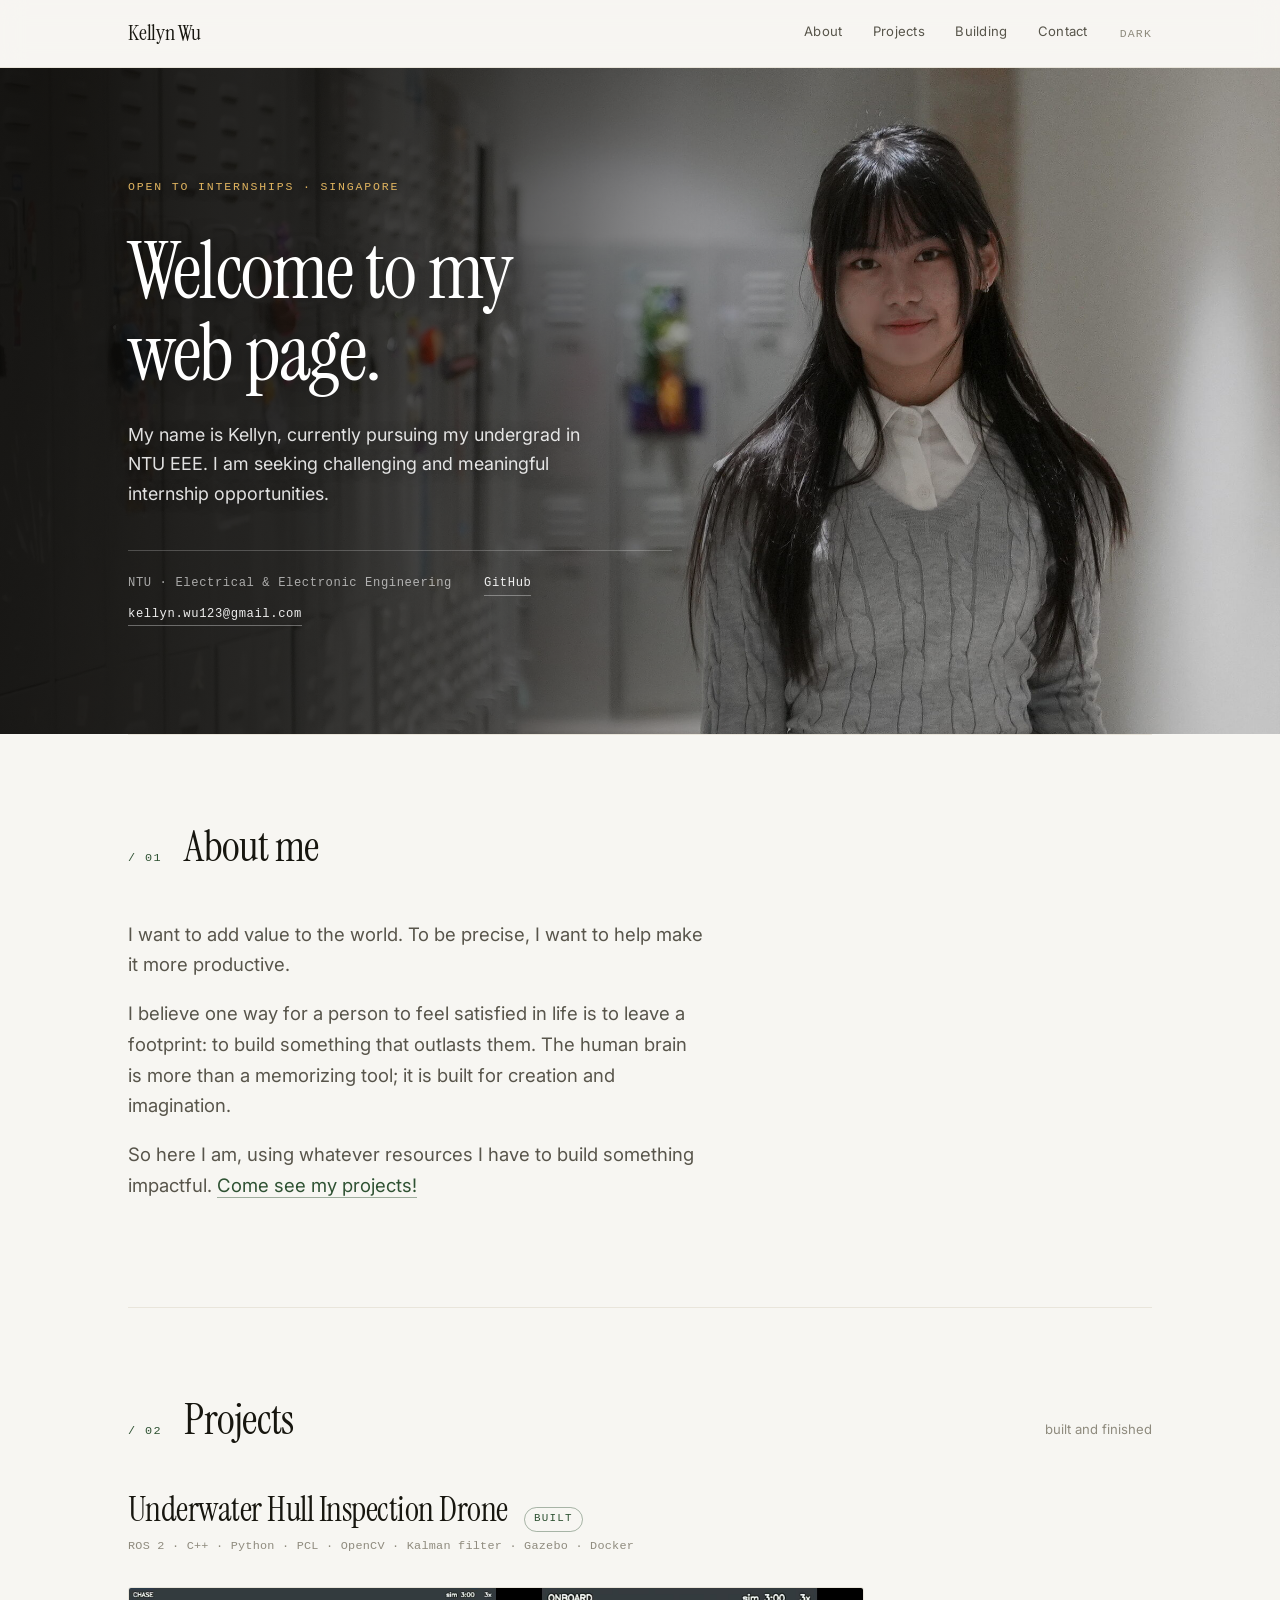
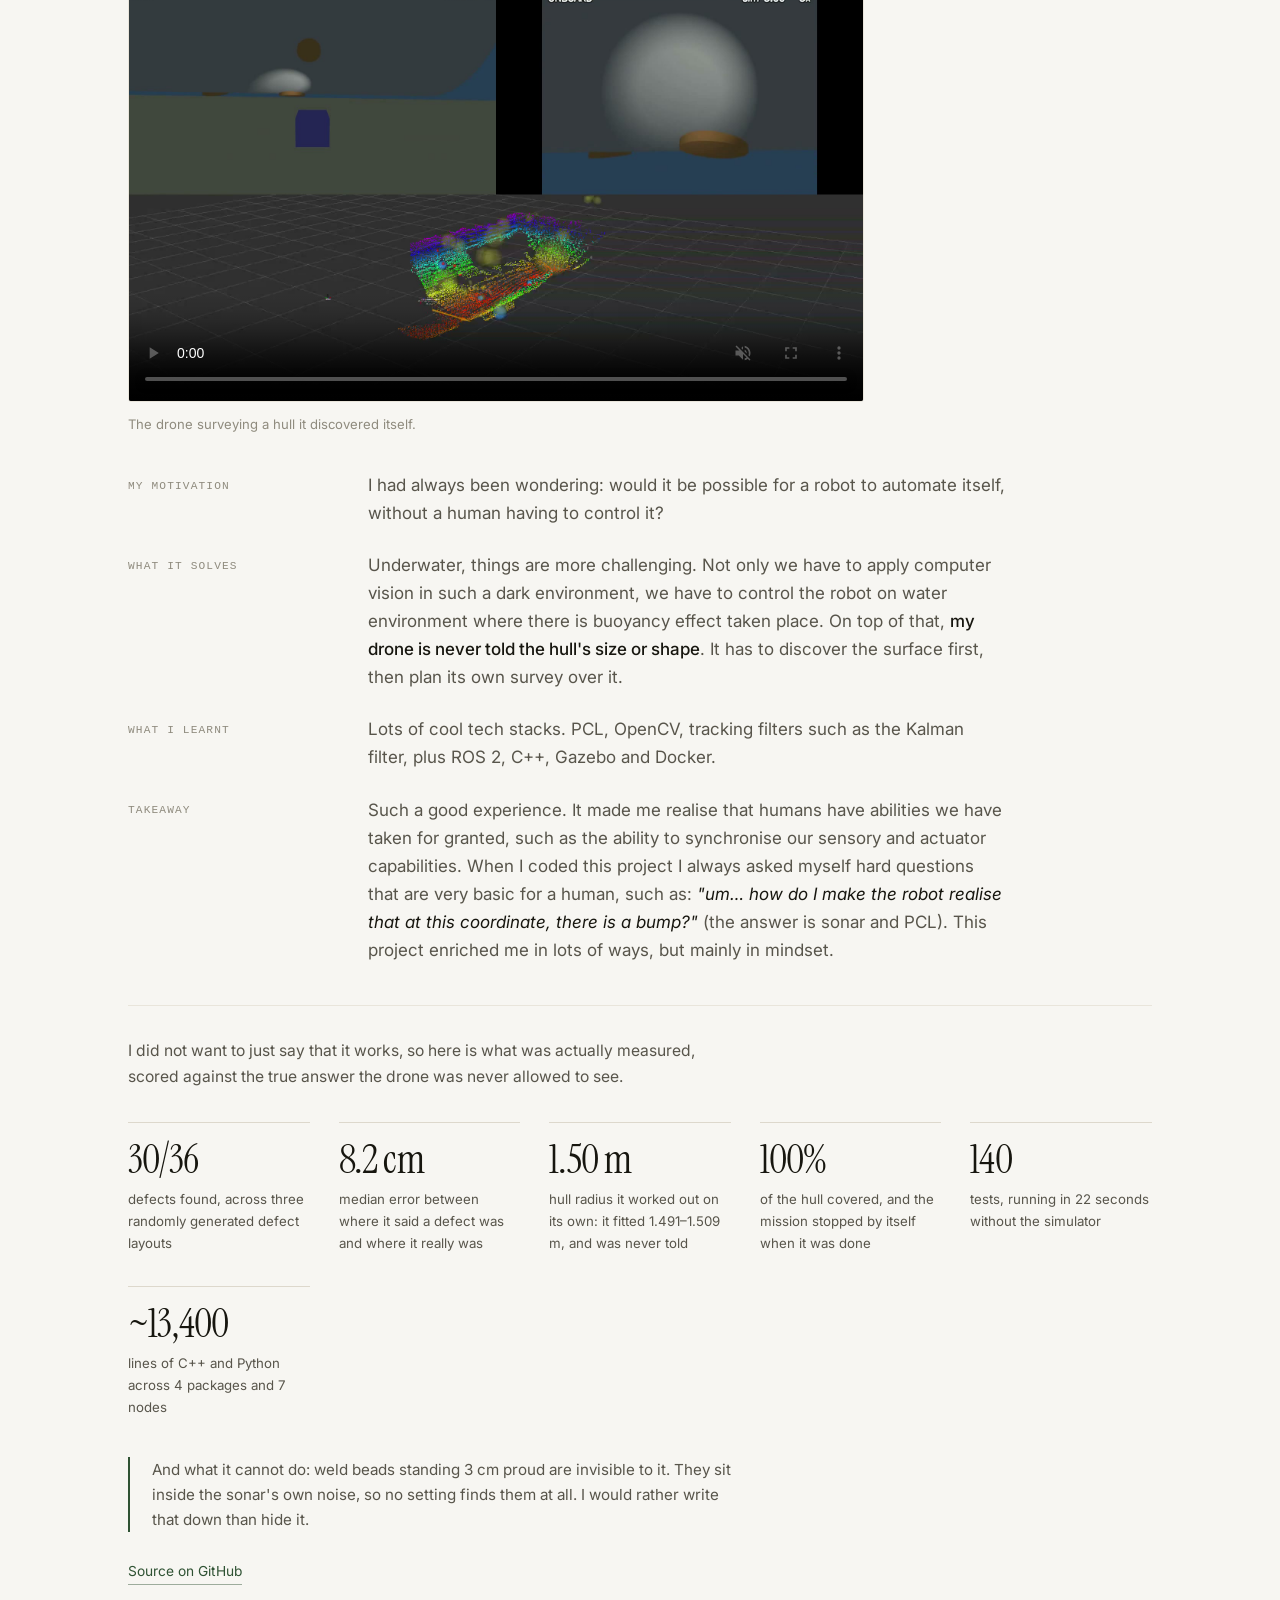
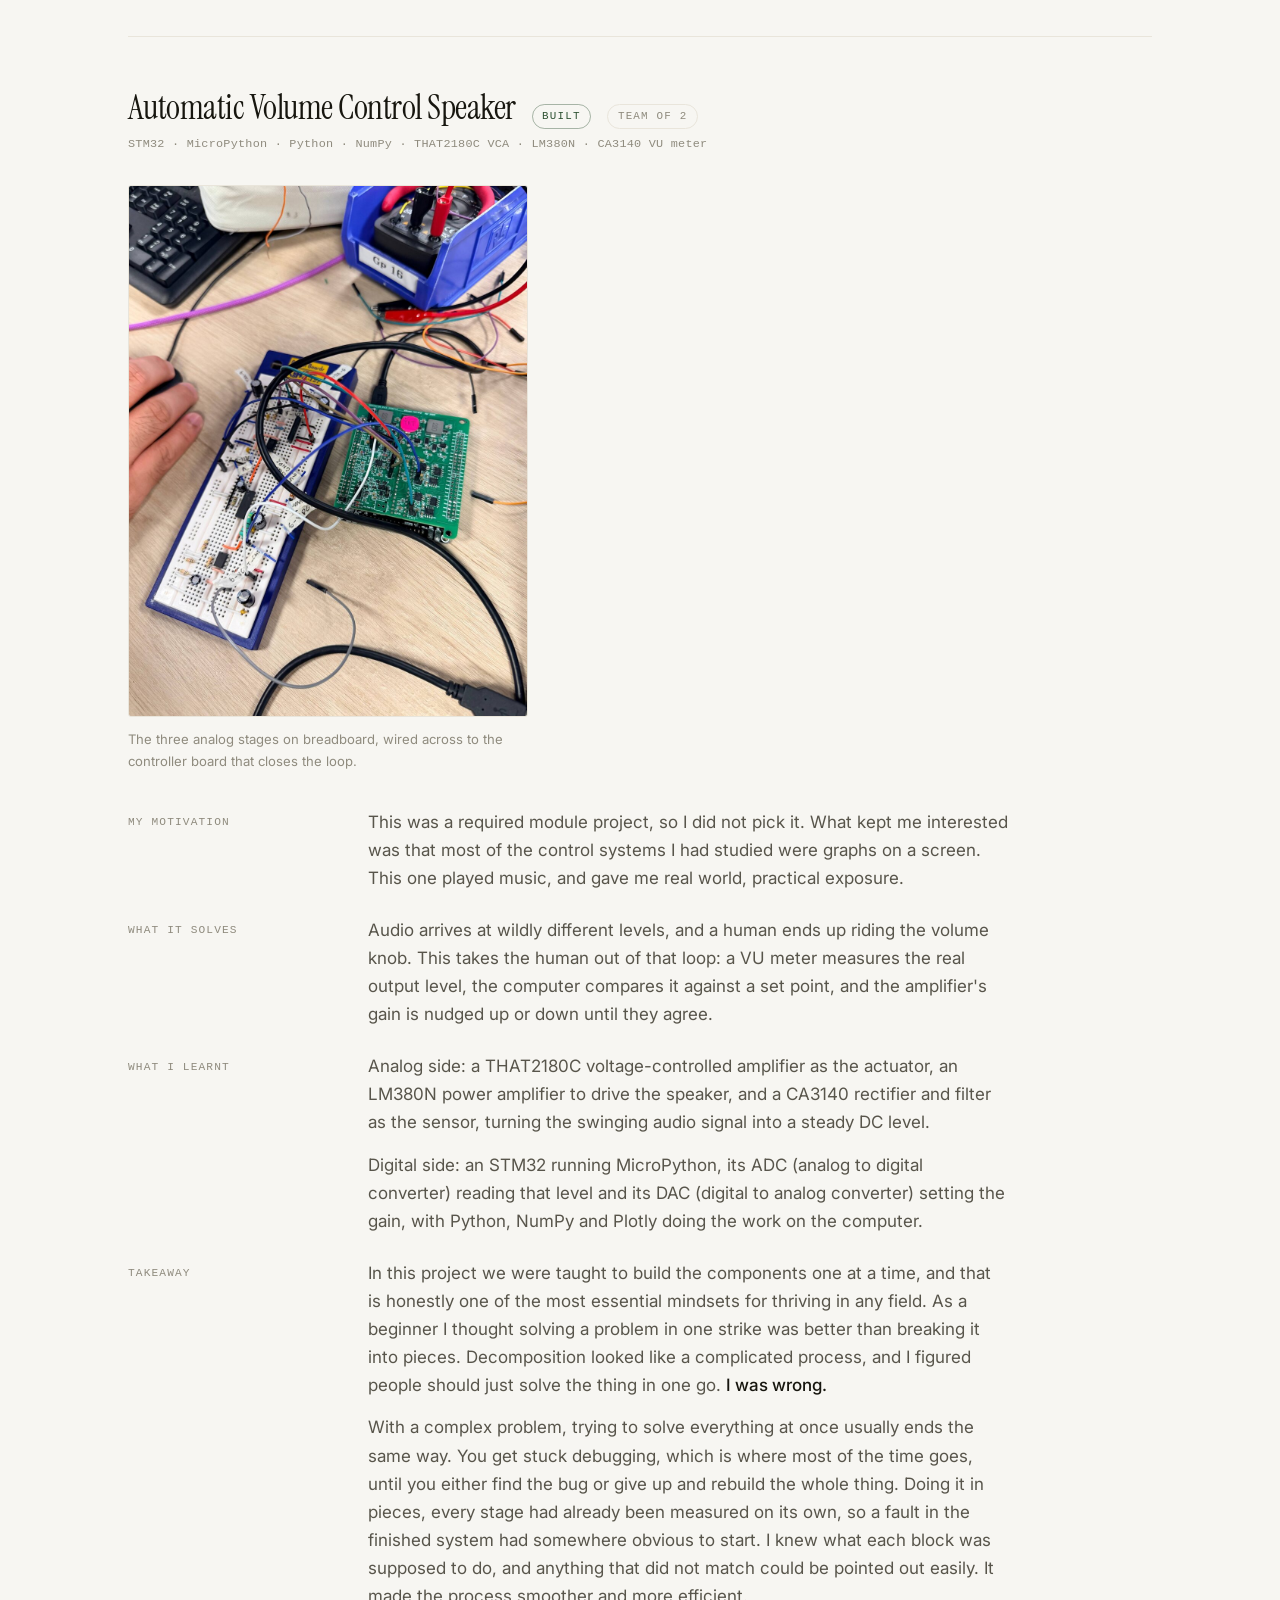
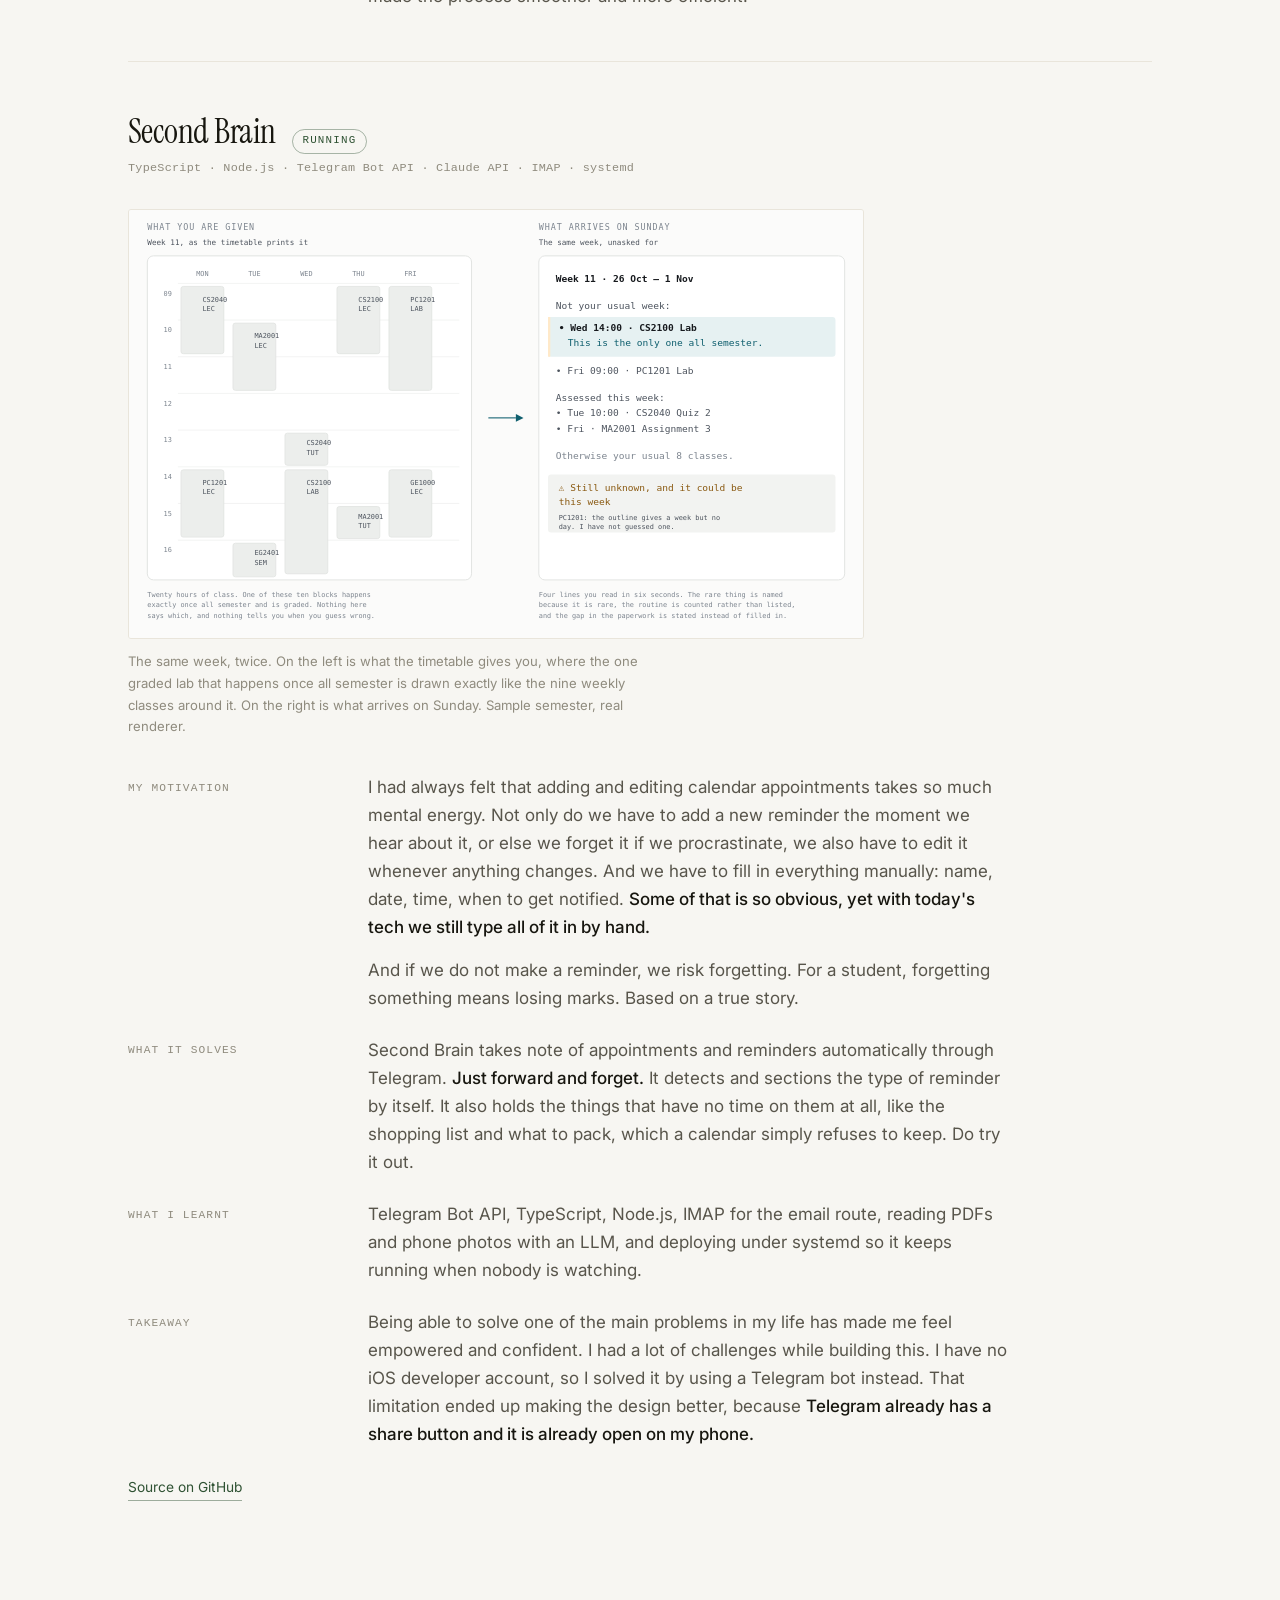
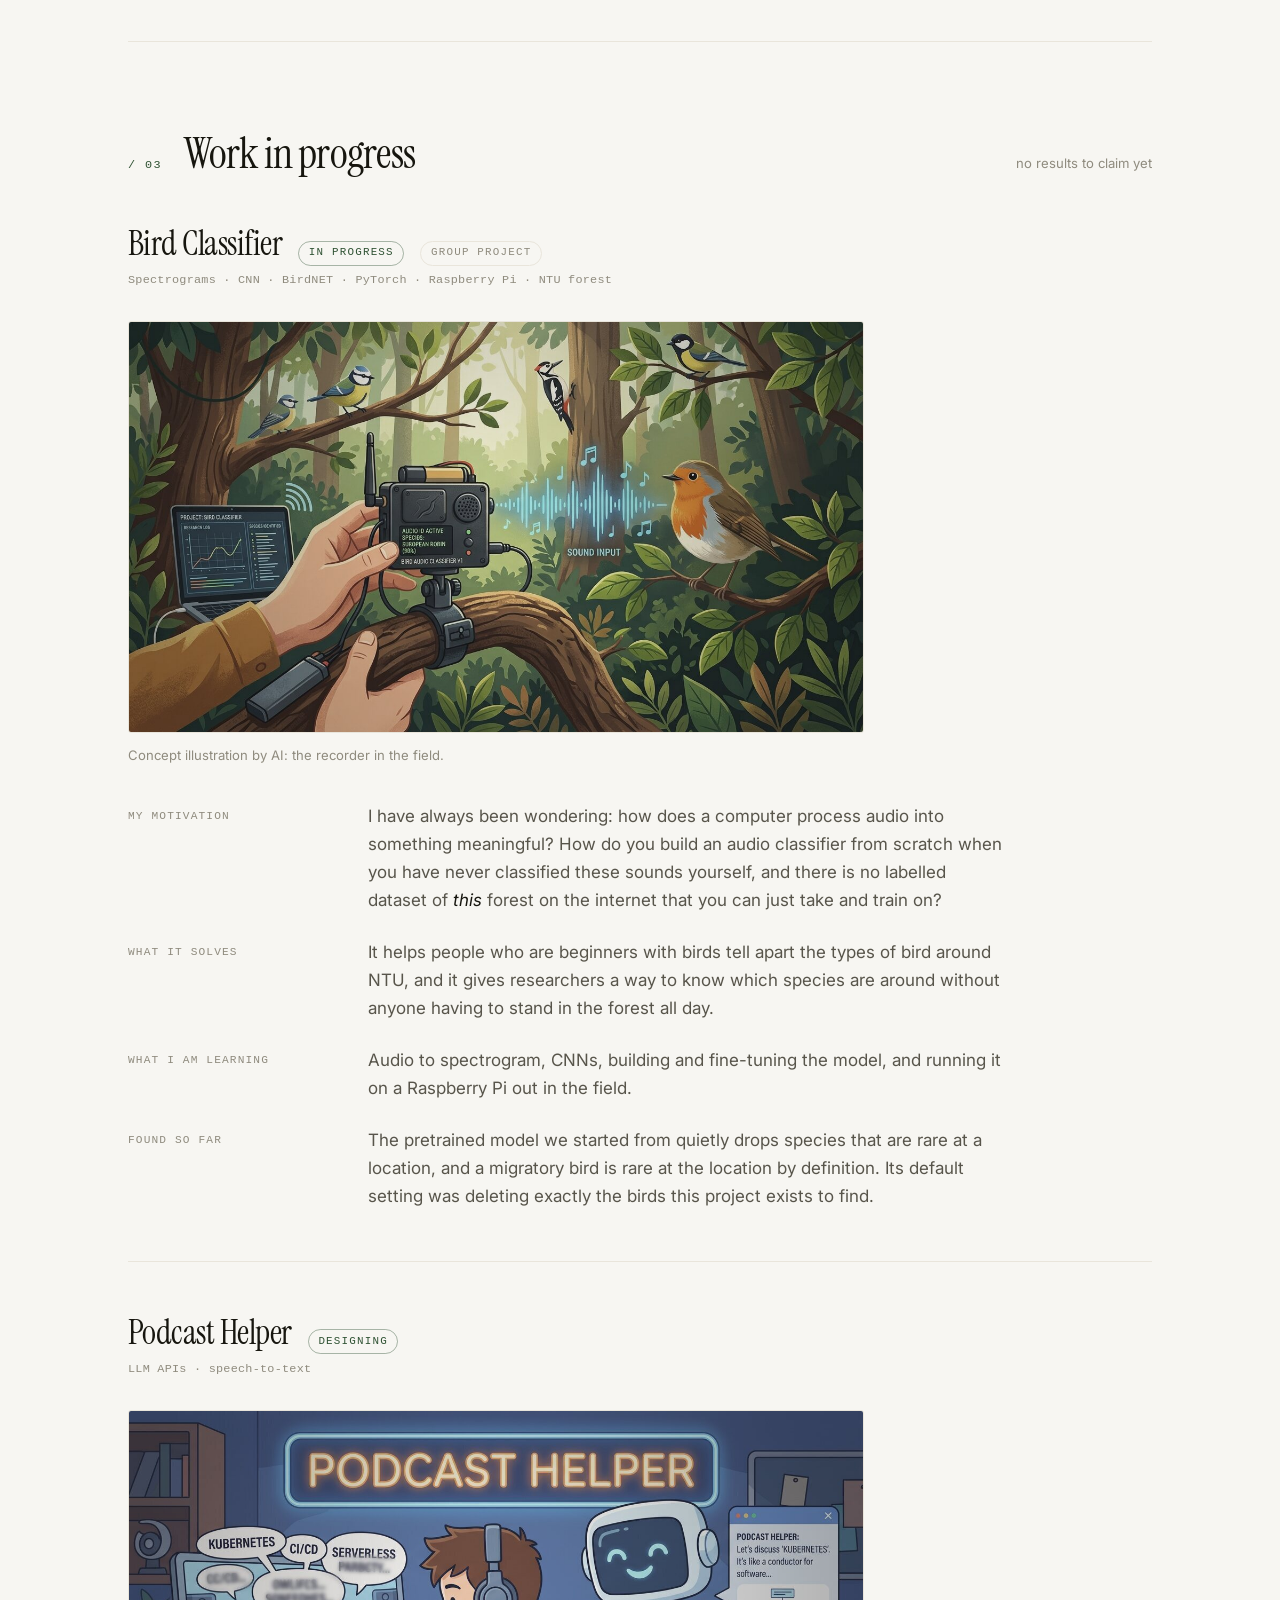
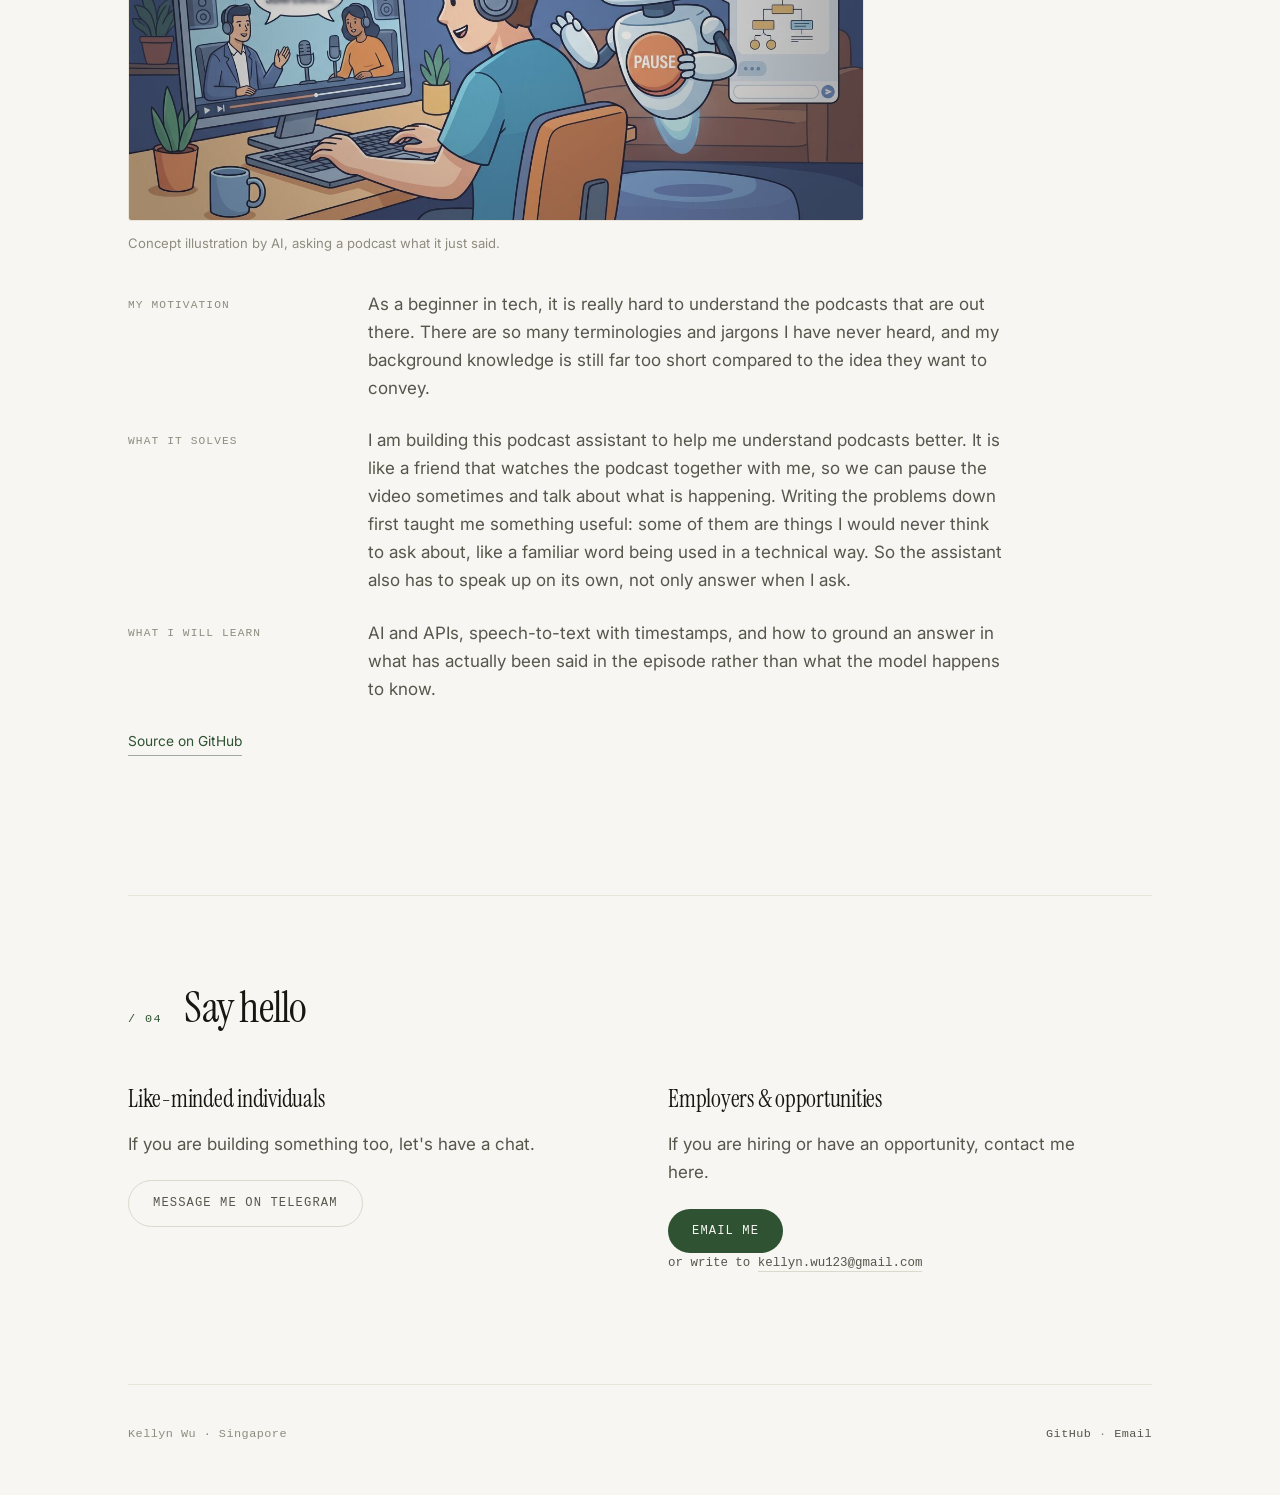
==== commit 4764c0ea: "Show the email address next to the Email me button A mailto: link is handed to whatever handler the " ====
--- a/index.html
+++ b/index.html
@@ -433,6 +433,7 @@
         <h3>Employers &amp; opportunities</h3>
         <p>If you are hiring or have an opportunity, contact me here.</p>
         <a class="btn" href="mailto:kellyn.wu123@gmail.com?subject=Internship%20opportunity">Email me</a>
+        <p class="addr">or write to <a href="mailto:kellyn.wu123@gmail.com">kellyn.wu123@gmail.com</a></p>
       </div>
     </div>
   </section>
--- a/style.css
+++ b/style.css
@@ -253,6 +253,9 @@
 .btn:hover { opacity: 0.85; }
 .btn.ghost { background: none; color: var(--soft); border: 1px solid var(--rule); }
 .btn.ghost:hover { color: var(--ink); border-color: var(--accent); opacity: 1; }
+.addr { font-family: var(--mono); font-size: 0.78rem; color: var(--faint); margin: 1rem 0 0; }
+.addr a { color: var(--soft); border-bottom: 1px solid var(--rule); padding-bottom: 1px; }
+.addr a:hover { color: var(--ink); border-bottom-color: var(--accent); }
 @media (max-width: 46rem) { .routes { grid-template-columns: 1fr; gap: 2.8rem; } }
 
 /* ---------- footer ---------- */
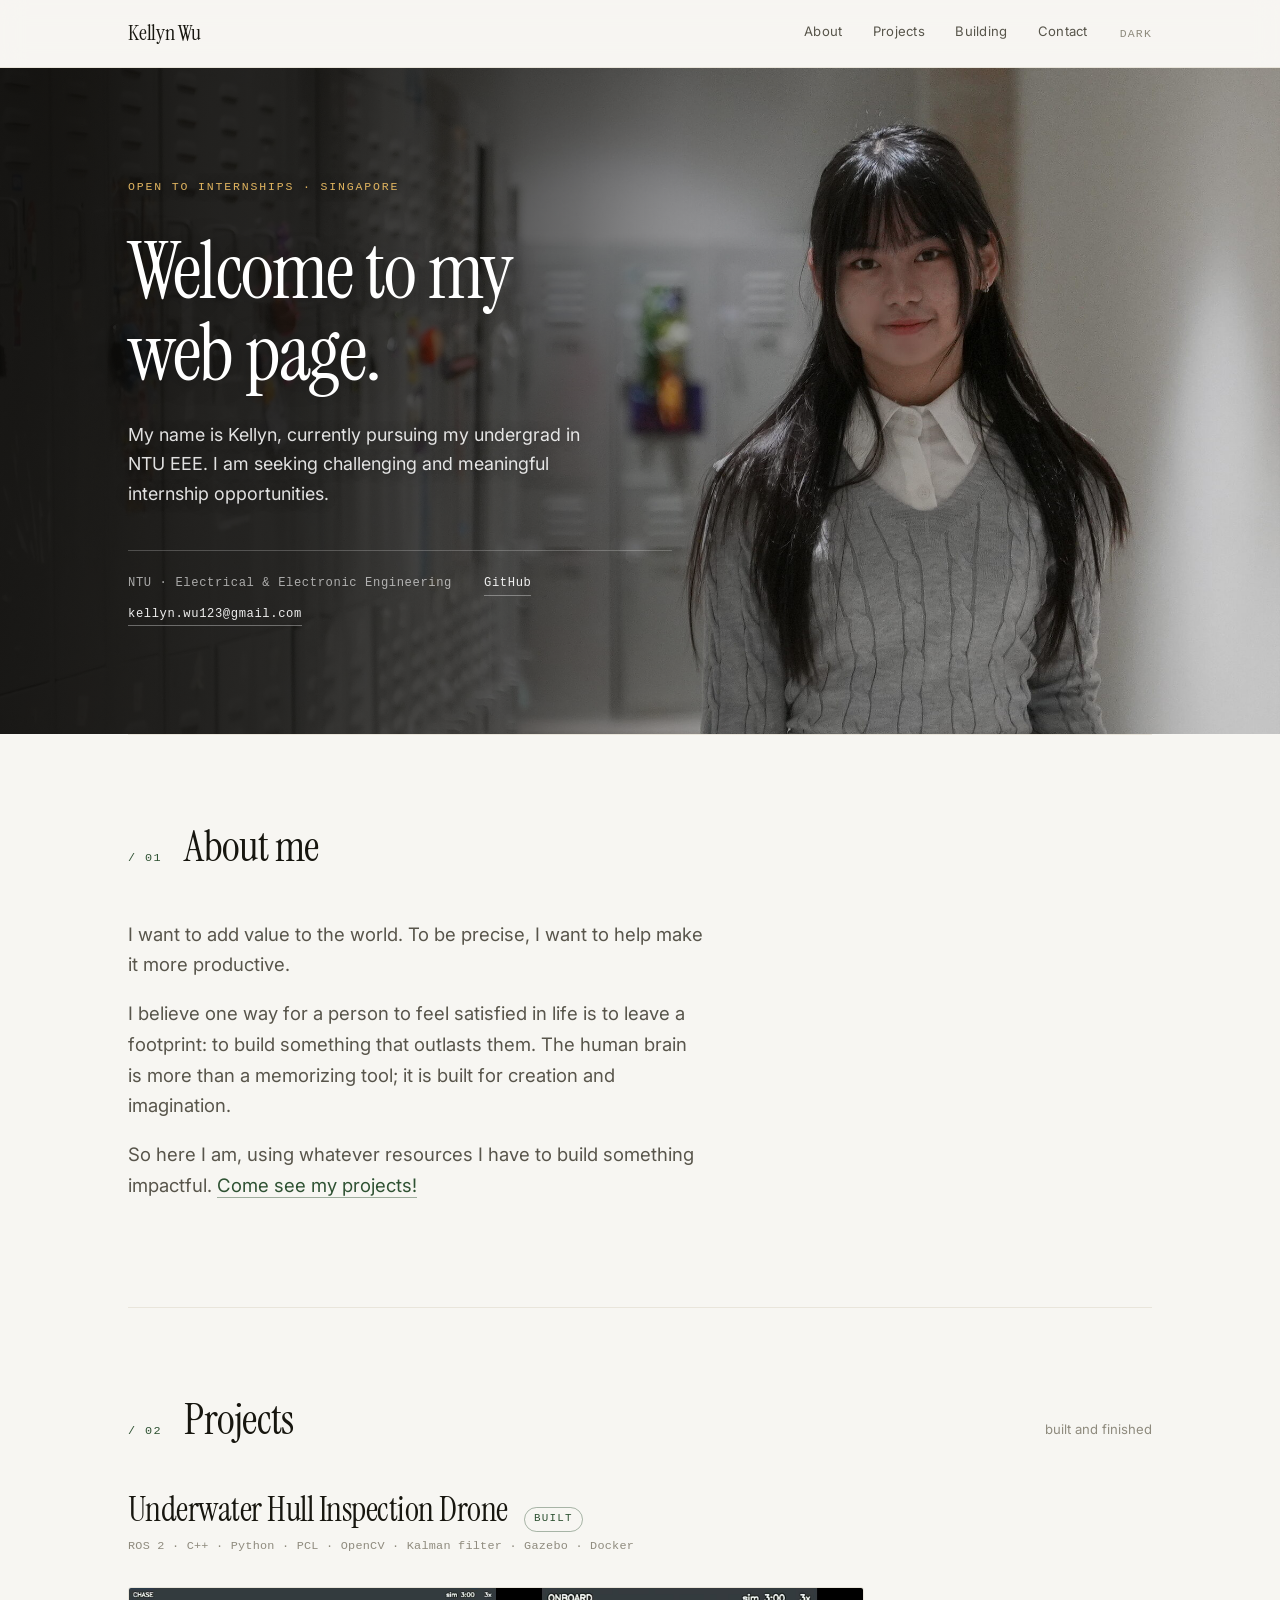
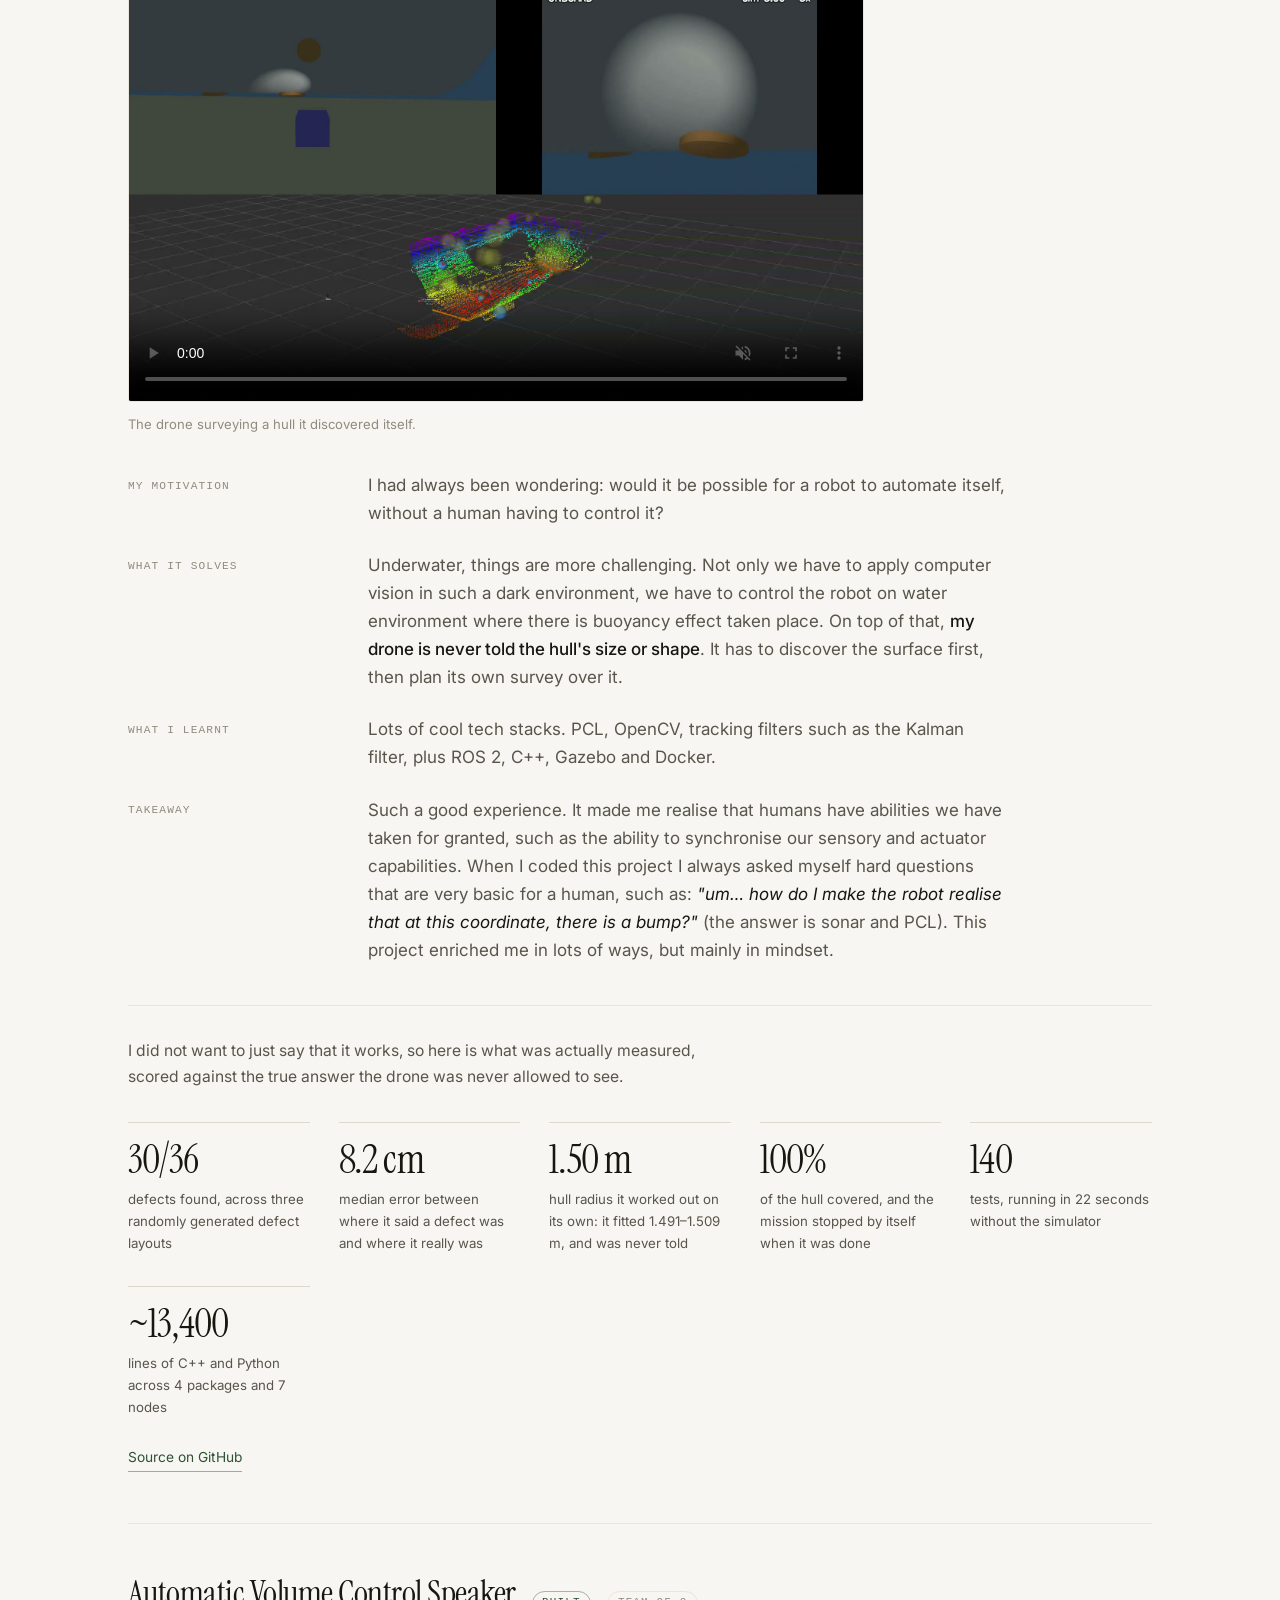
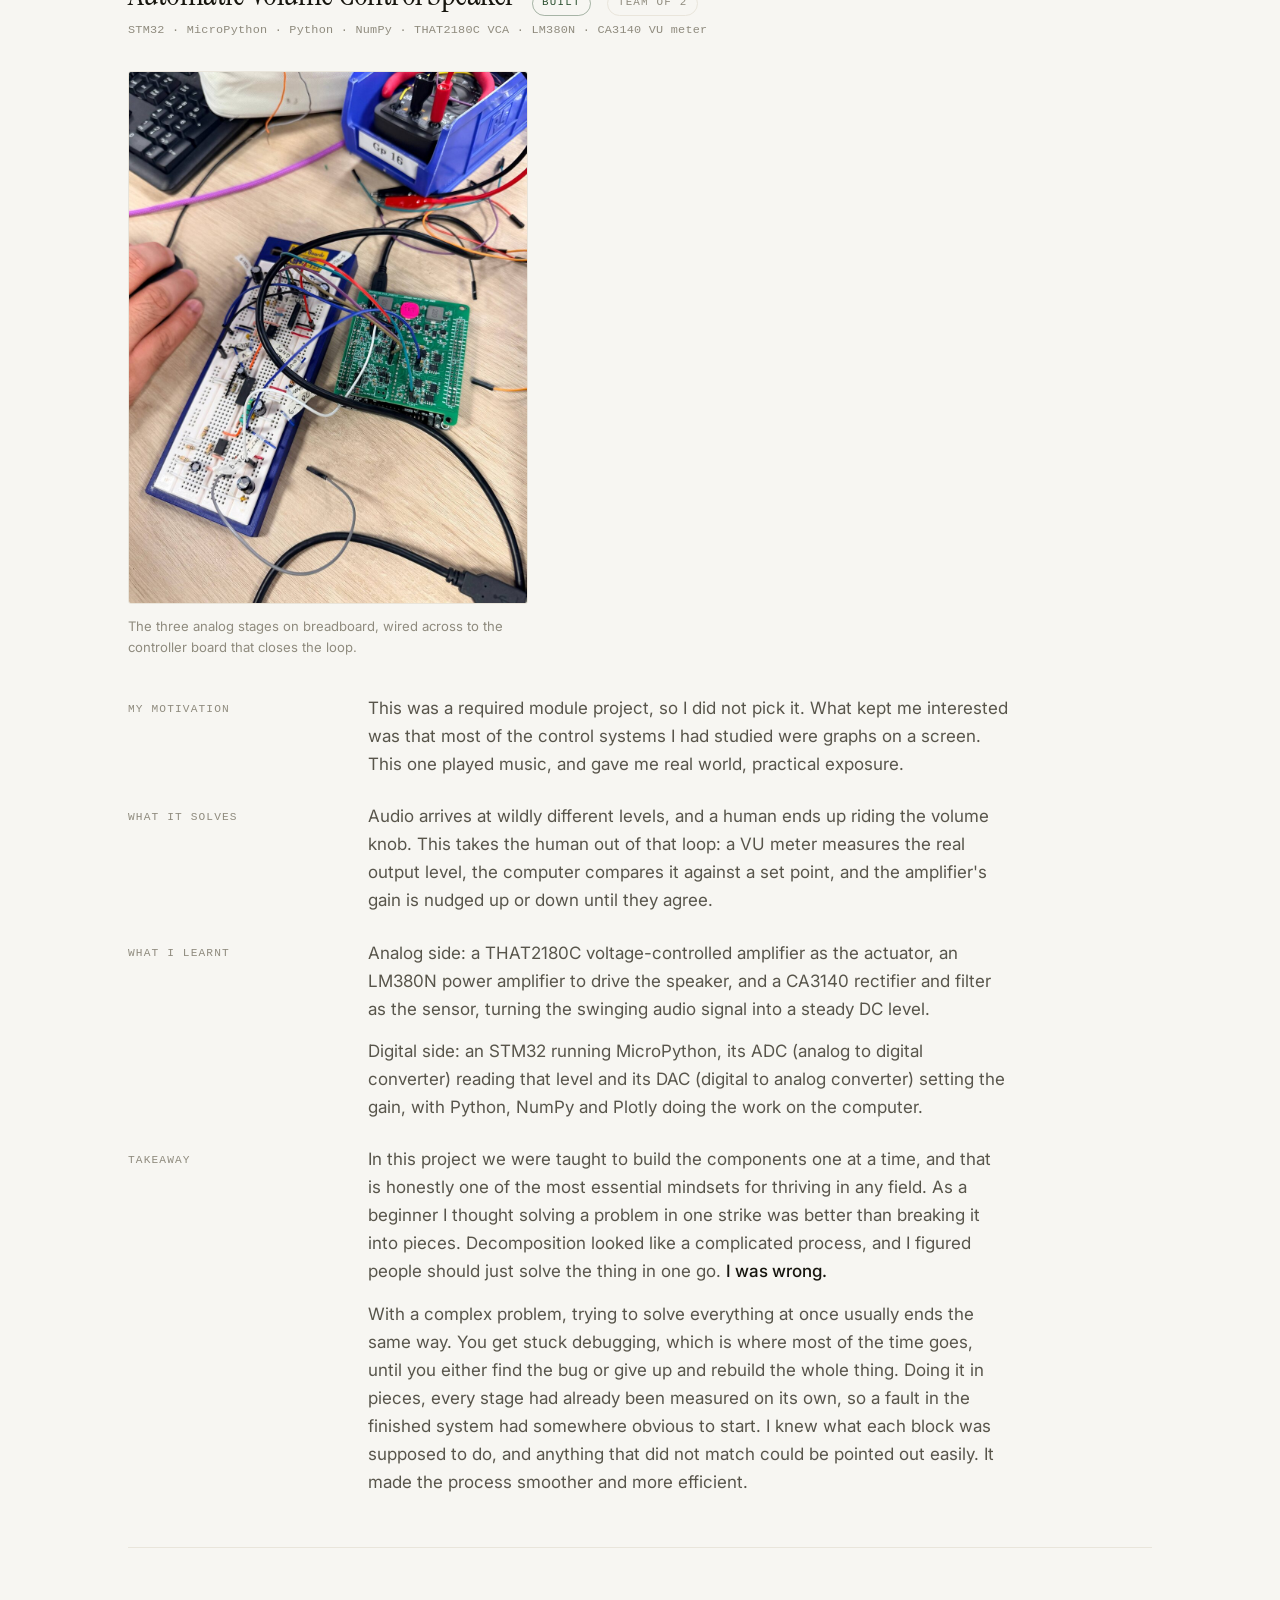
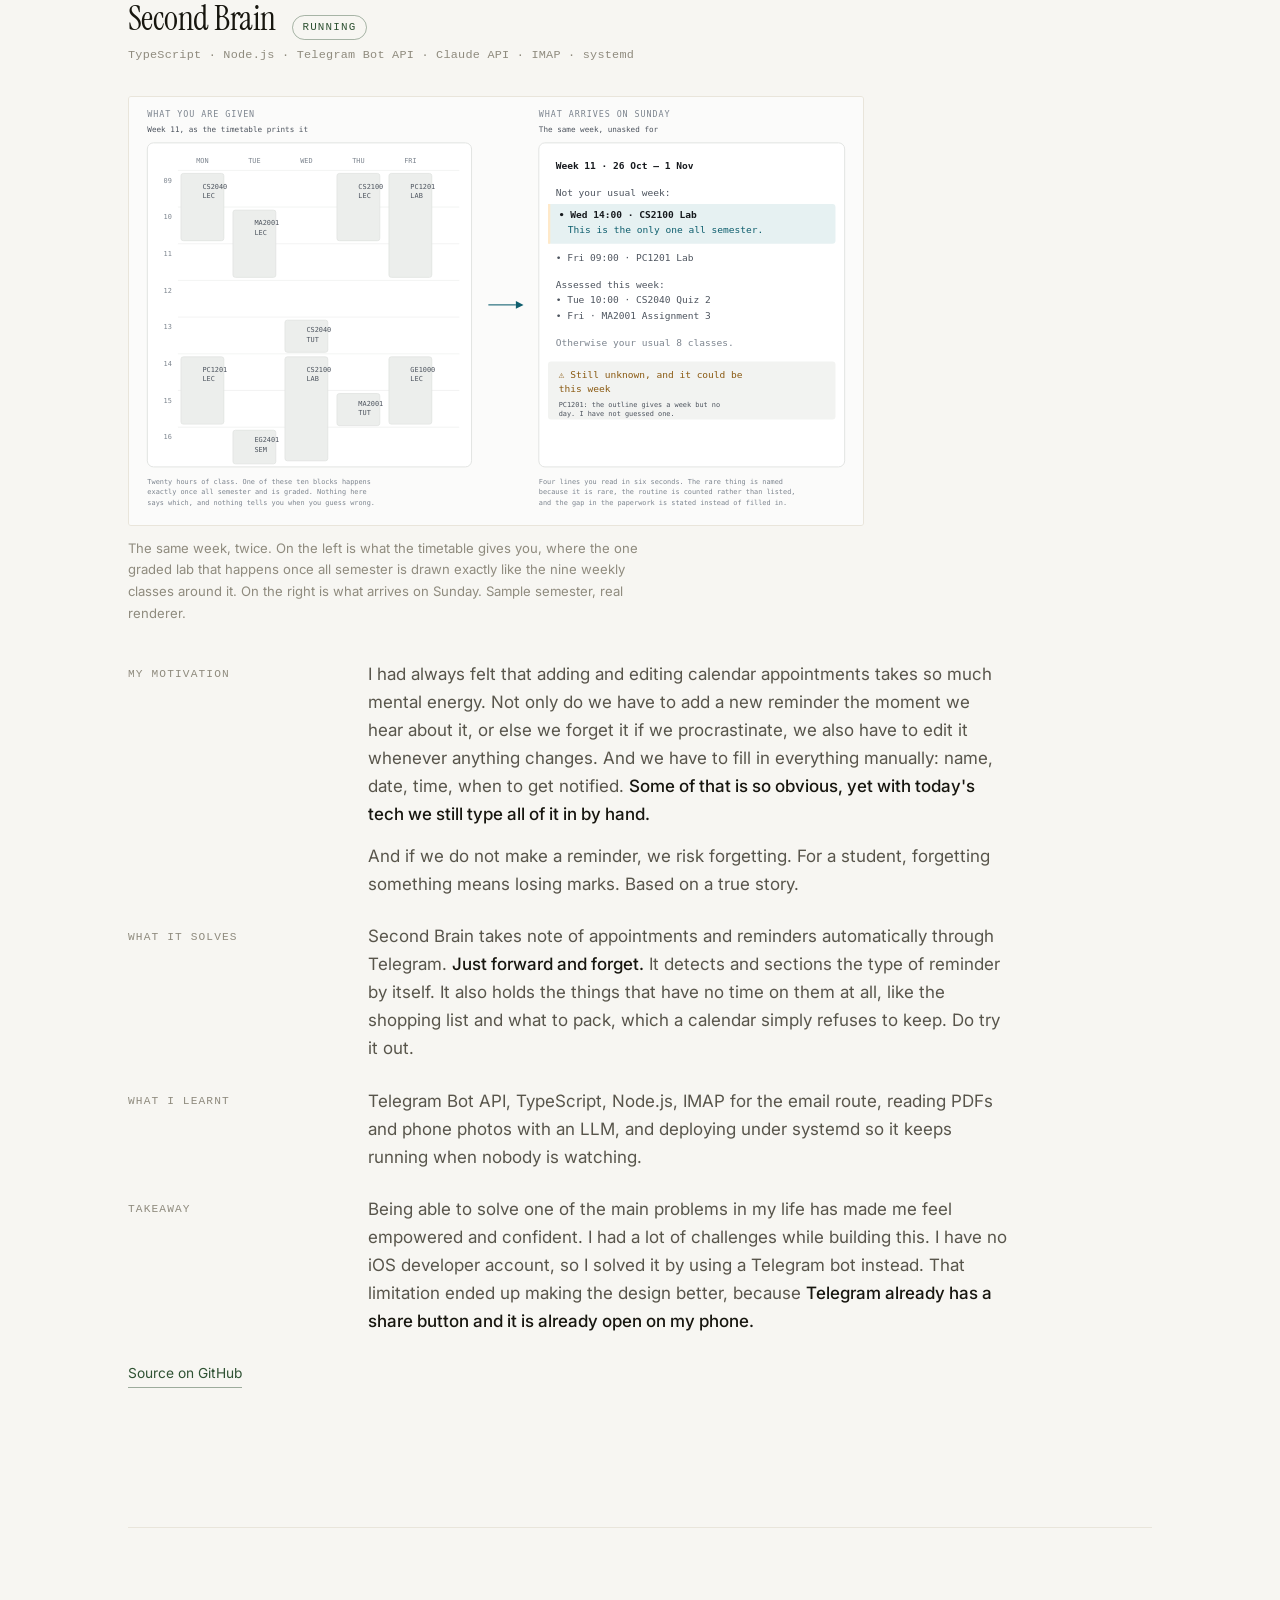
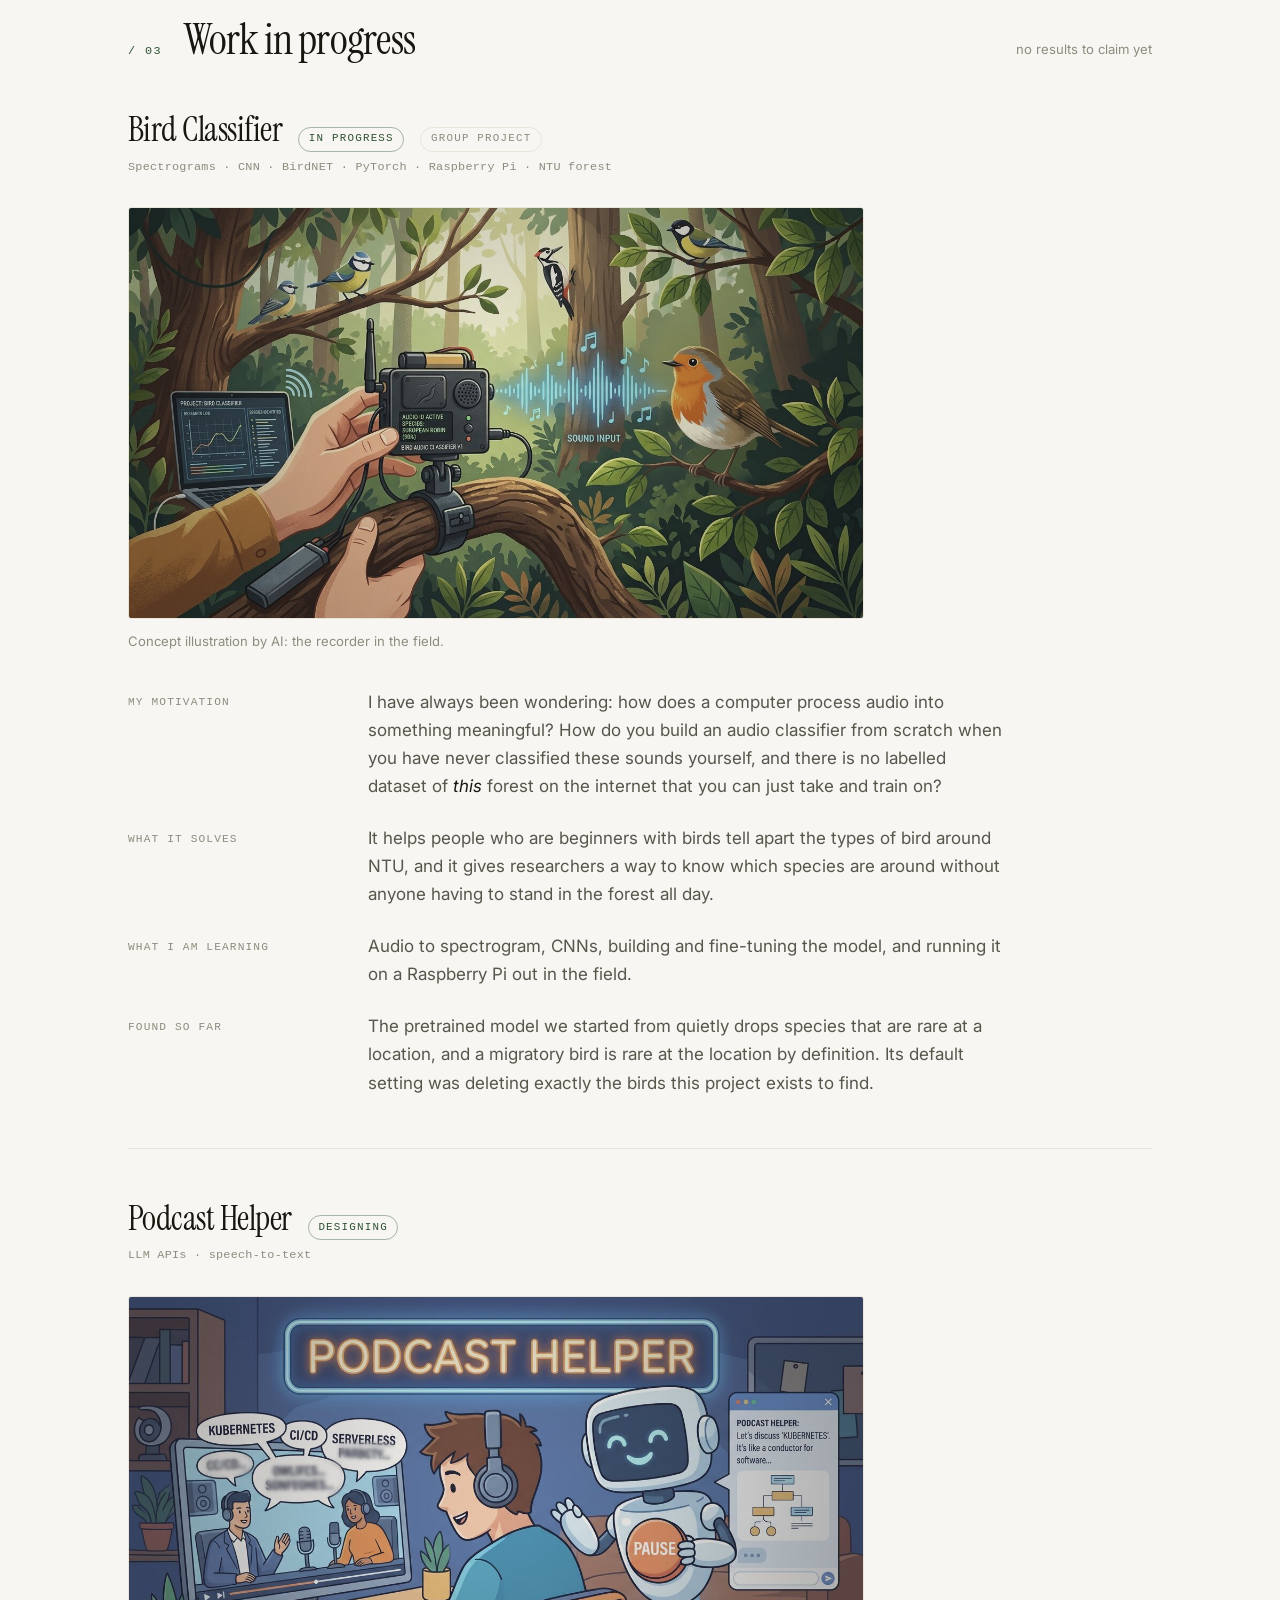
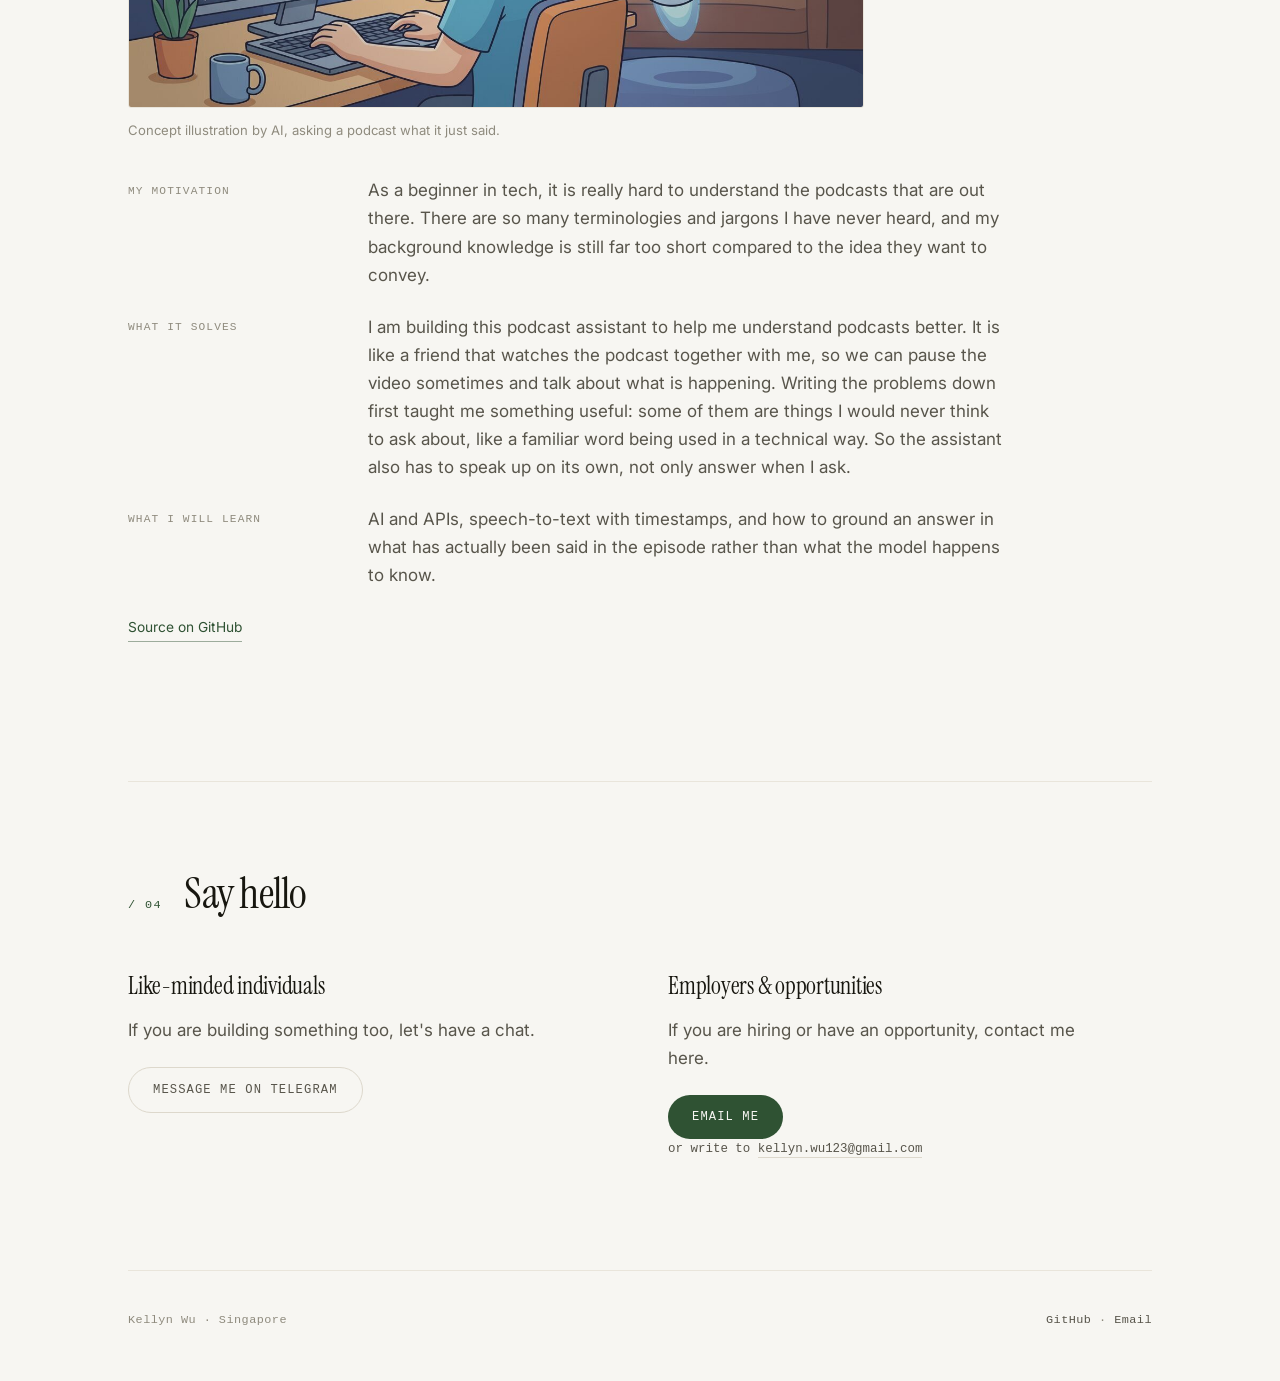
==== commit 1a22b8df: "Remove the weld-bead caveat from the AUV section Drops the paragraph, the now-unused .caveat rules, " ====
--- a/index.html
+++ b/index.html
@@ -163,11 +163,6 @@
             <span>lines of C++ and Python across 4 packages and 7 nodes</span>
           </div>
         </div>
-        <p class="caveat">
-          And what it cannot do: weld beads standing 3 cm proud are invisible to it. They sit inside
-          the sonar's own noise, so no setting finds them at all. I would rather write that down than
-          hide it.
-        </p>
       </div>
       <div class="more">
         <a href="https://github.com/KellynWu/hull-inspection-auv">Source on GitHub</a>
--- a/style.css
+++ b/style.css
@@ -232,11 +232,6 @@
   margin-bottom: 0.6rem;
 }
 .fig span { display: block; font-size: 0.88rem; color: var(--soft); }
-.caveat {
-  margin: 3.2rem 0 0; padding-left: 1.4rem;
-  border-left: 2px solid var(--accent);
-  color: var(--soft); max-width: 38rem;
-}
 .numlead { color: var(--soft); max-width: 36rem; margin: 0 0 2.6rem; font-size: 1.06rem; }
 
 /* ---------- contact ---------- */
@@ -307,4 +302,3 @@
 .proof .figs { grid-template-columns: repeat(auto-fit, minmax(9.5rem, 1fr)); gap: 2rem 1.8rem; }
 .proof .fig b { font-size: clamp(1.9rem, 3.6vw, 2.5rem); }
 .proof .fig span { font-size: 0.83rem; }
-.proof .caveat { margin-top: 2.4rem; font-size: 0.95rem; }
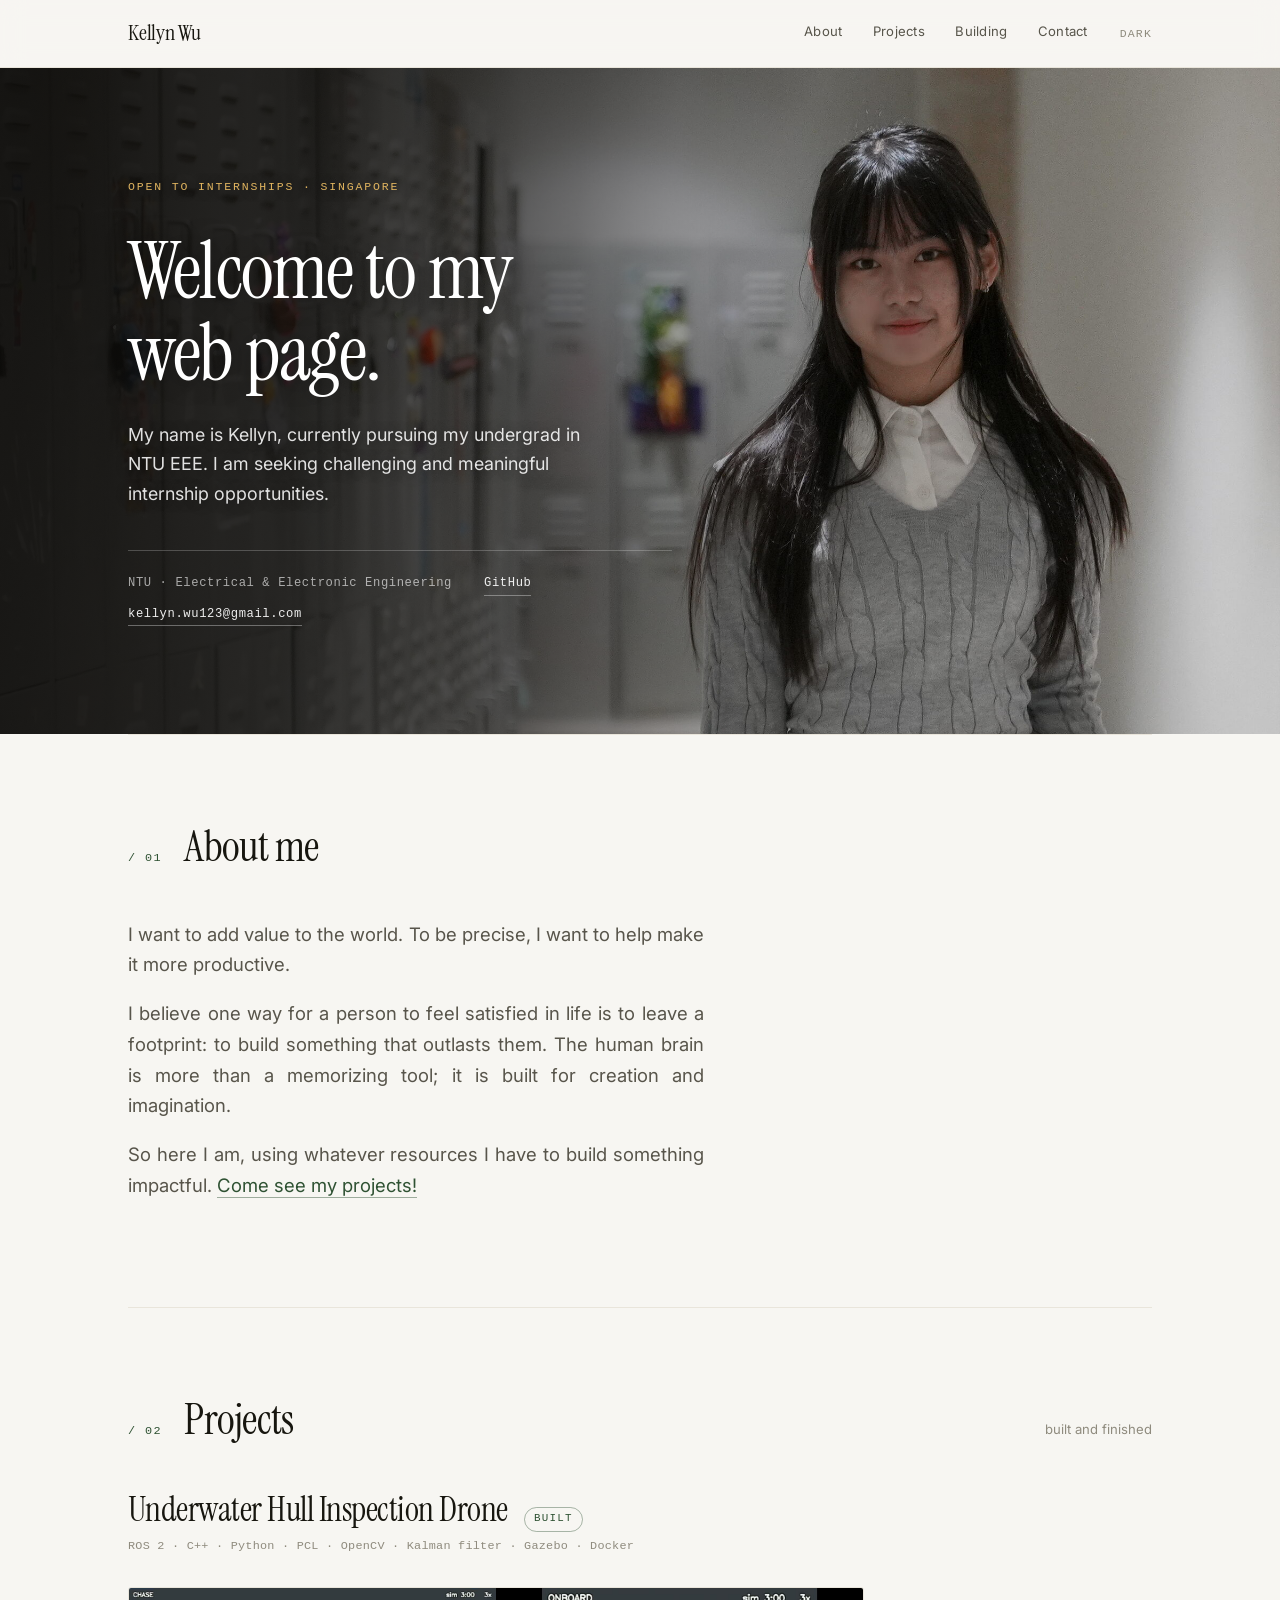
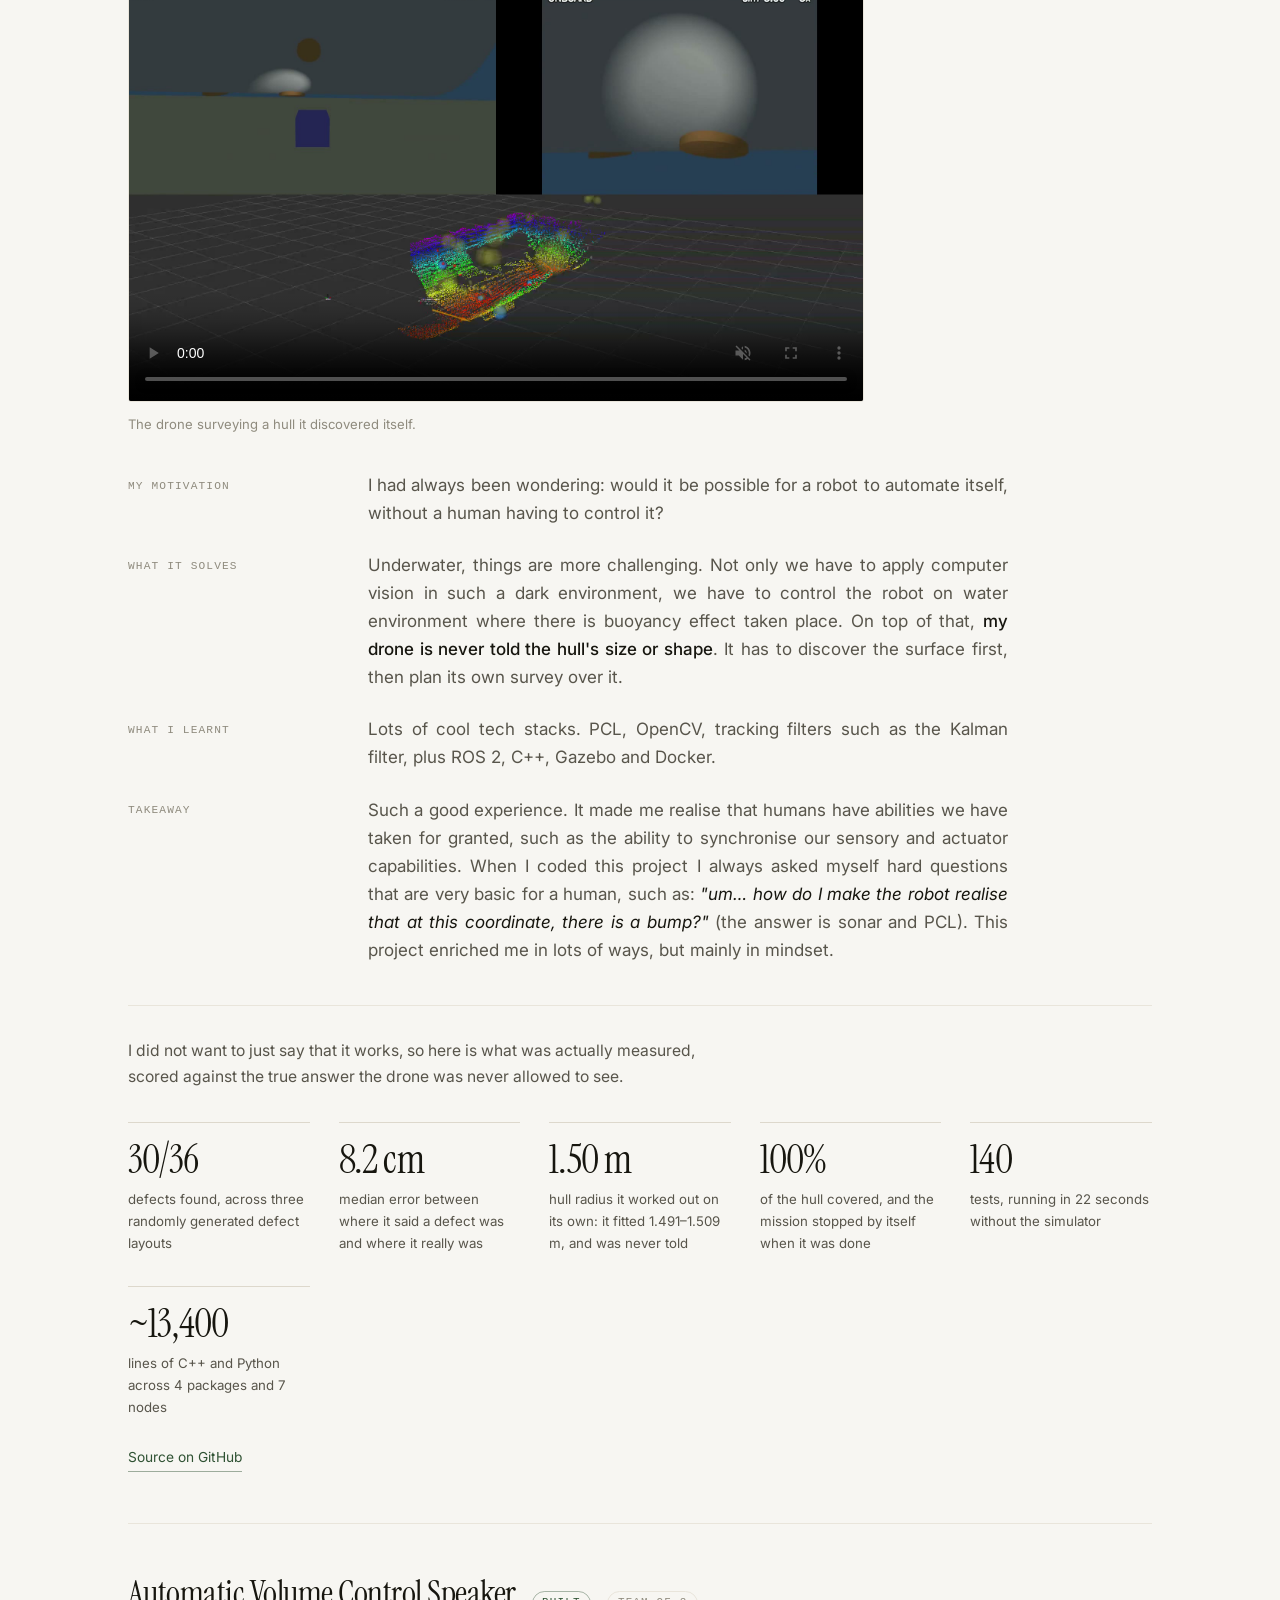
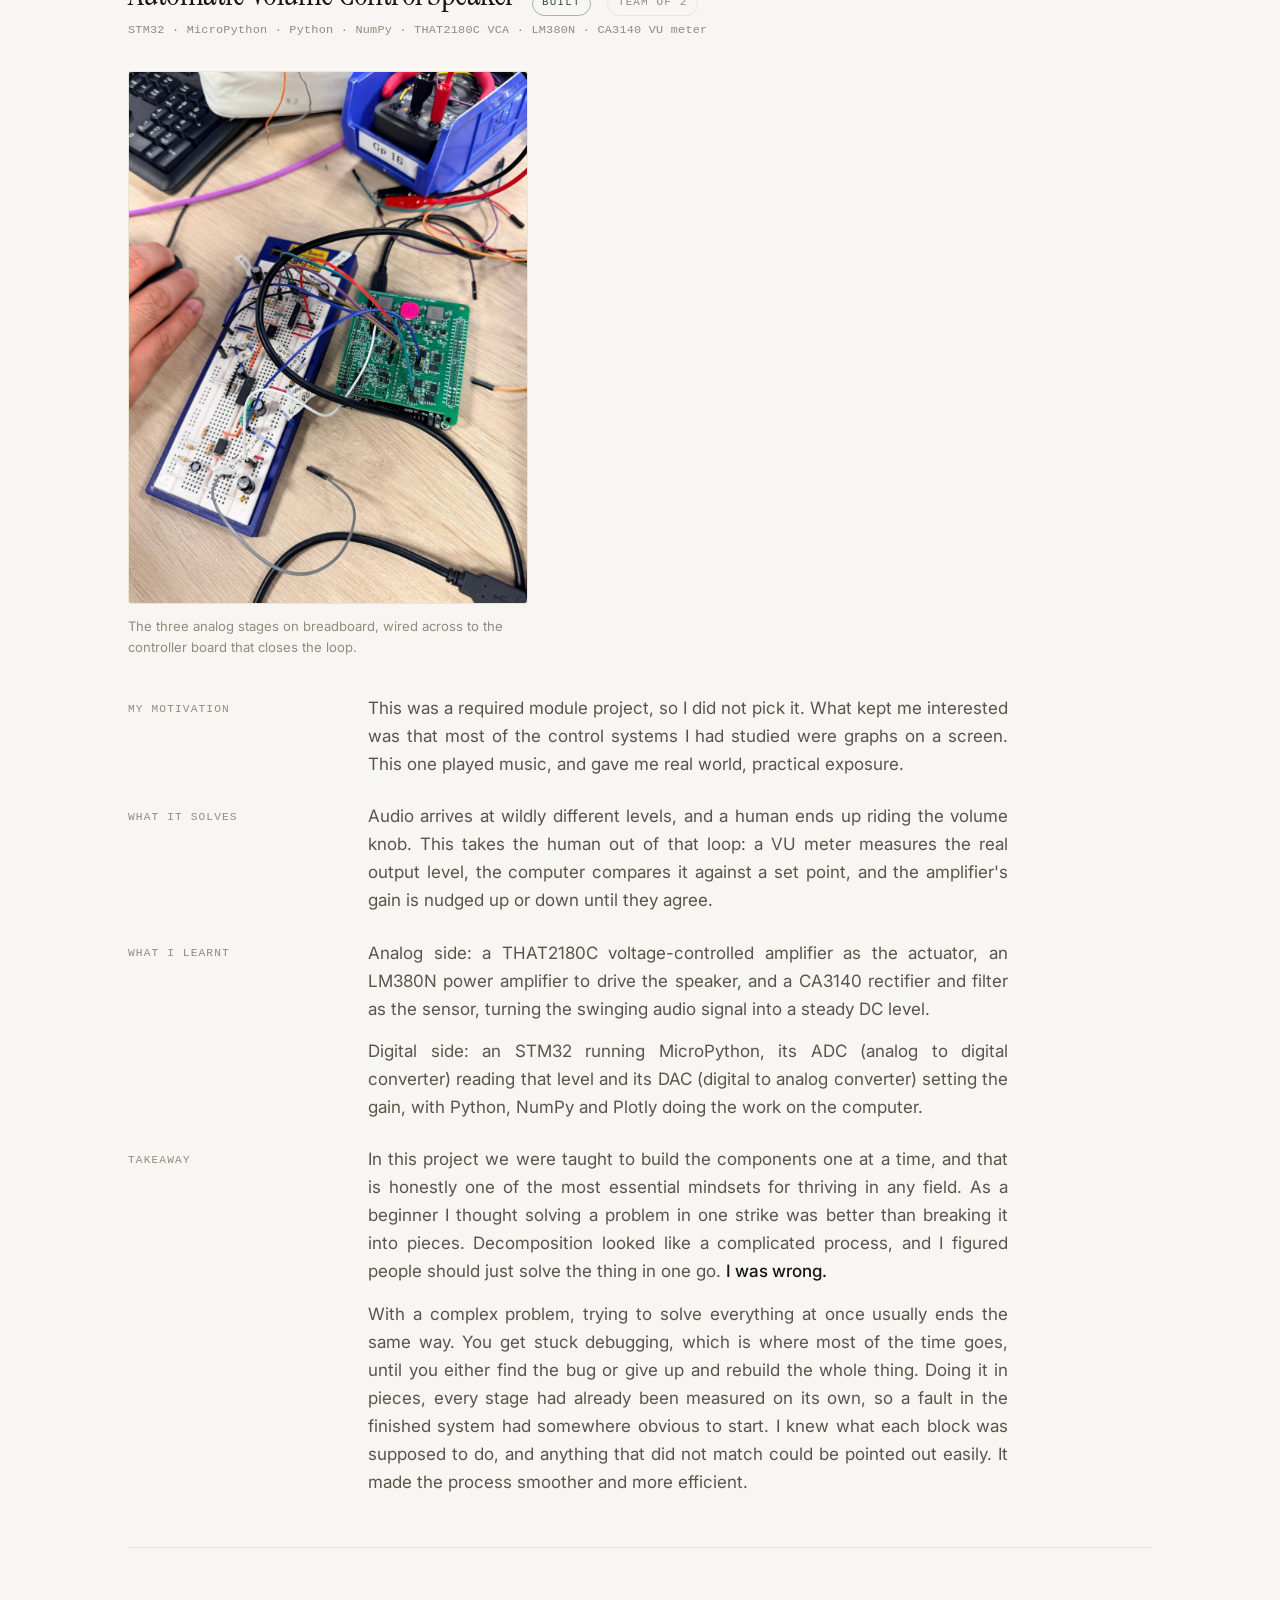
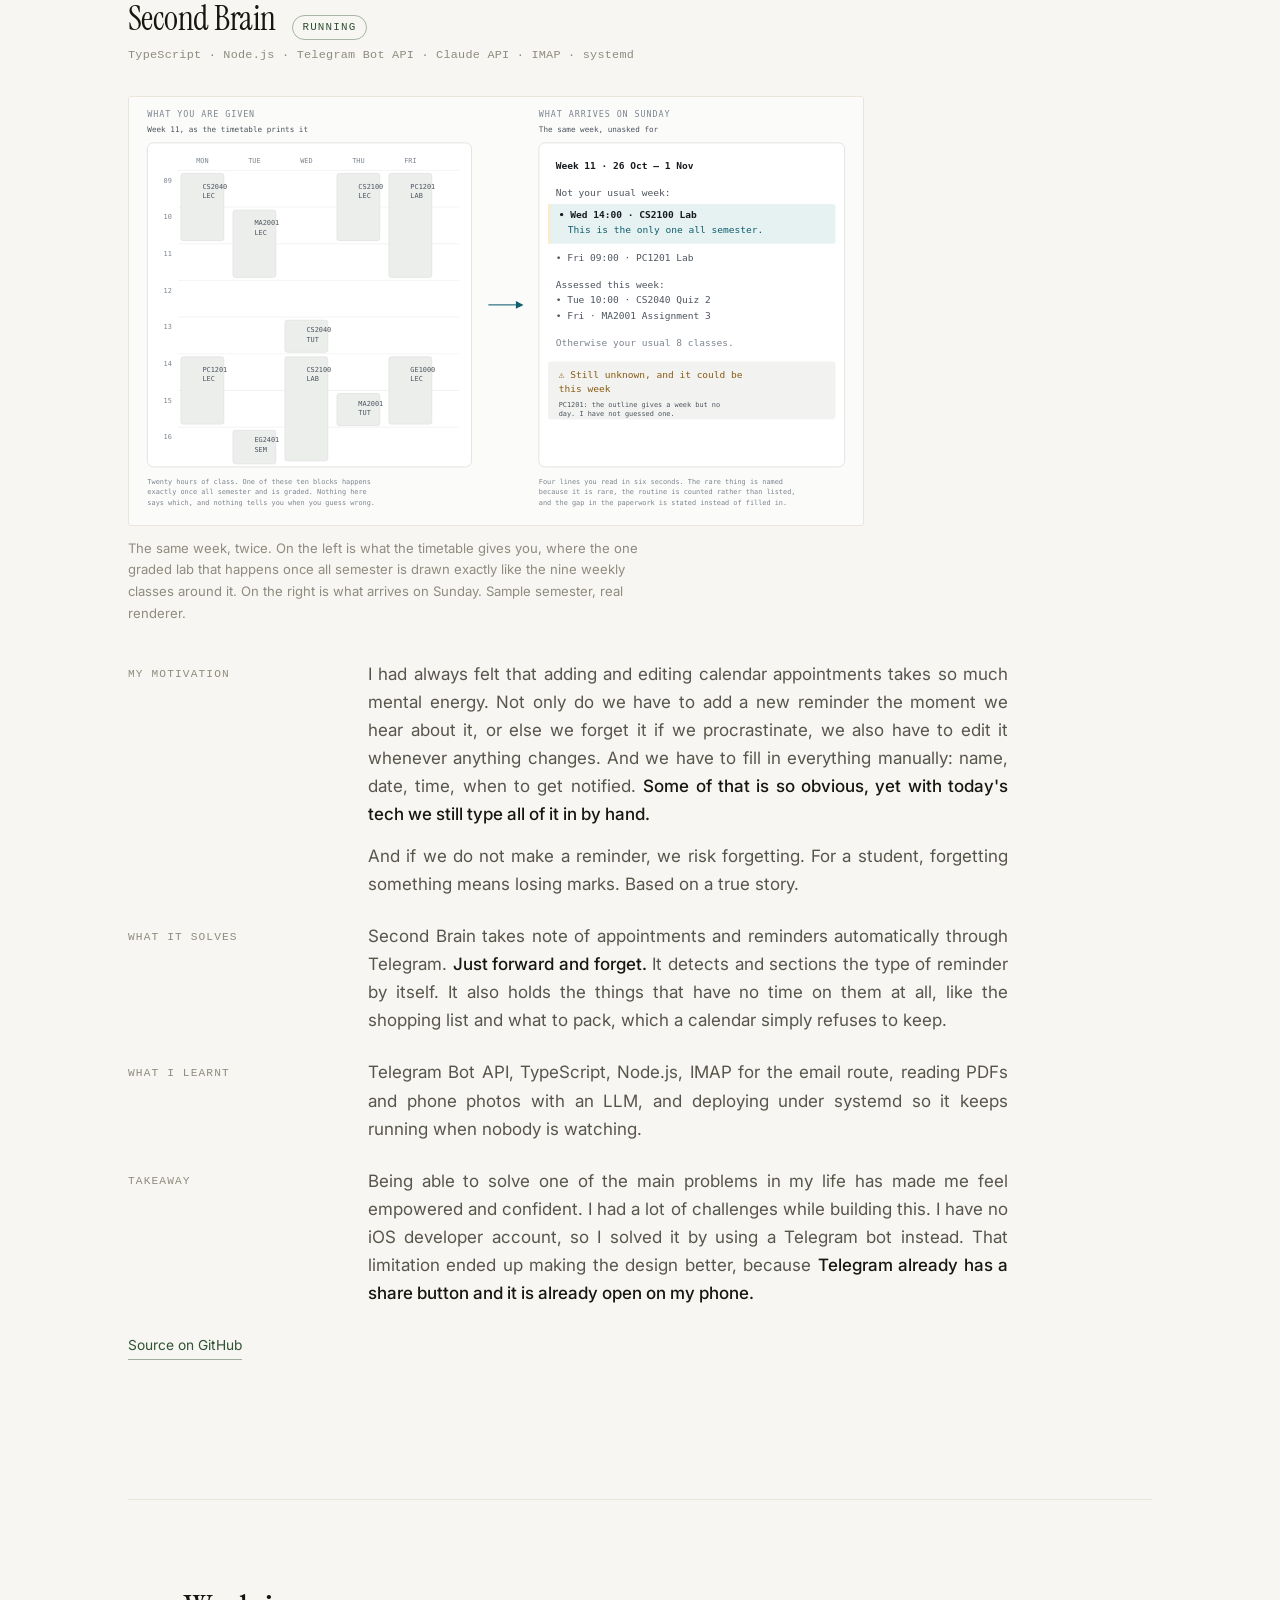
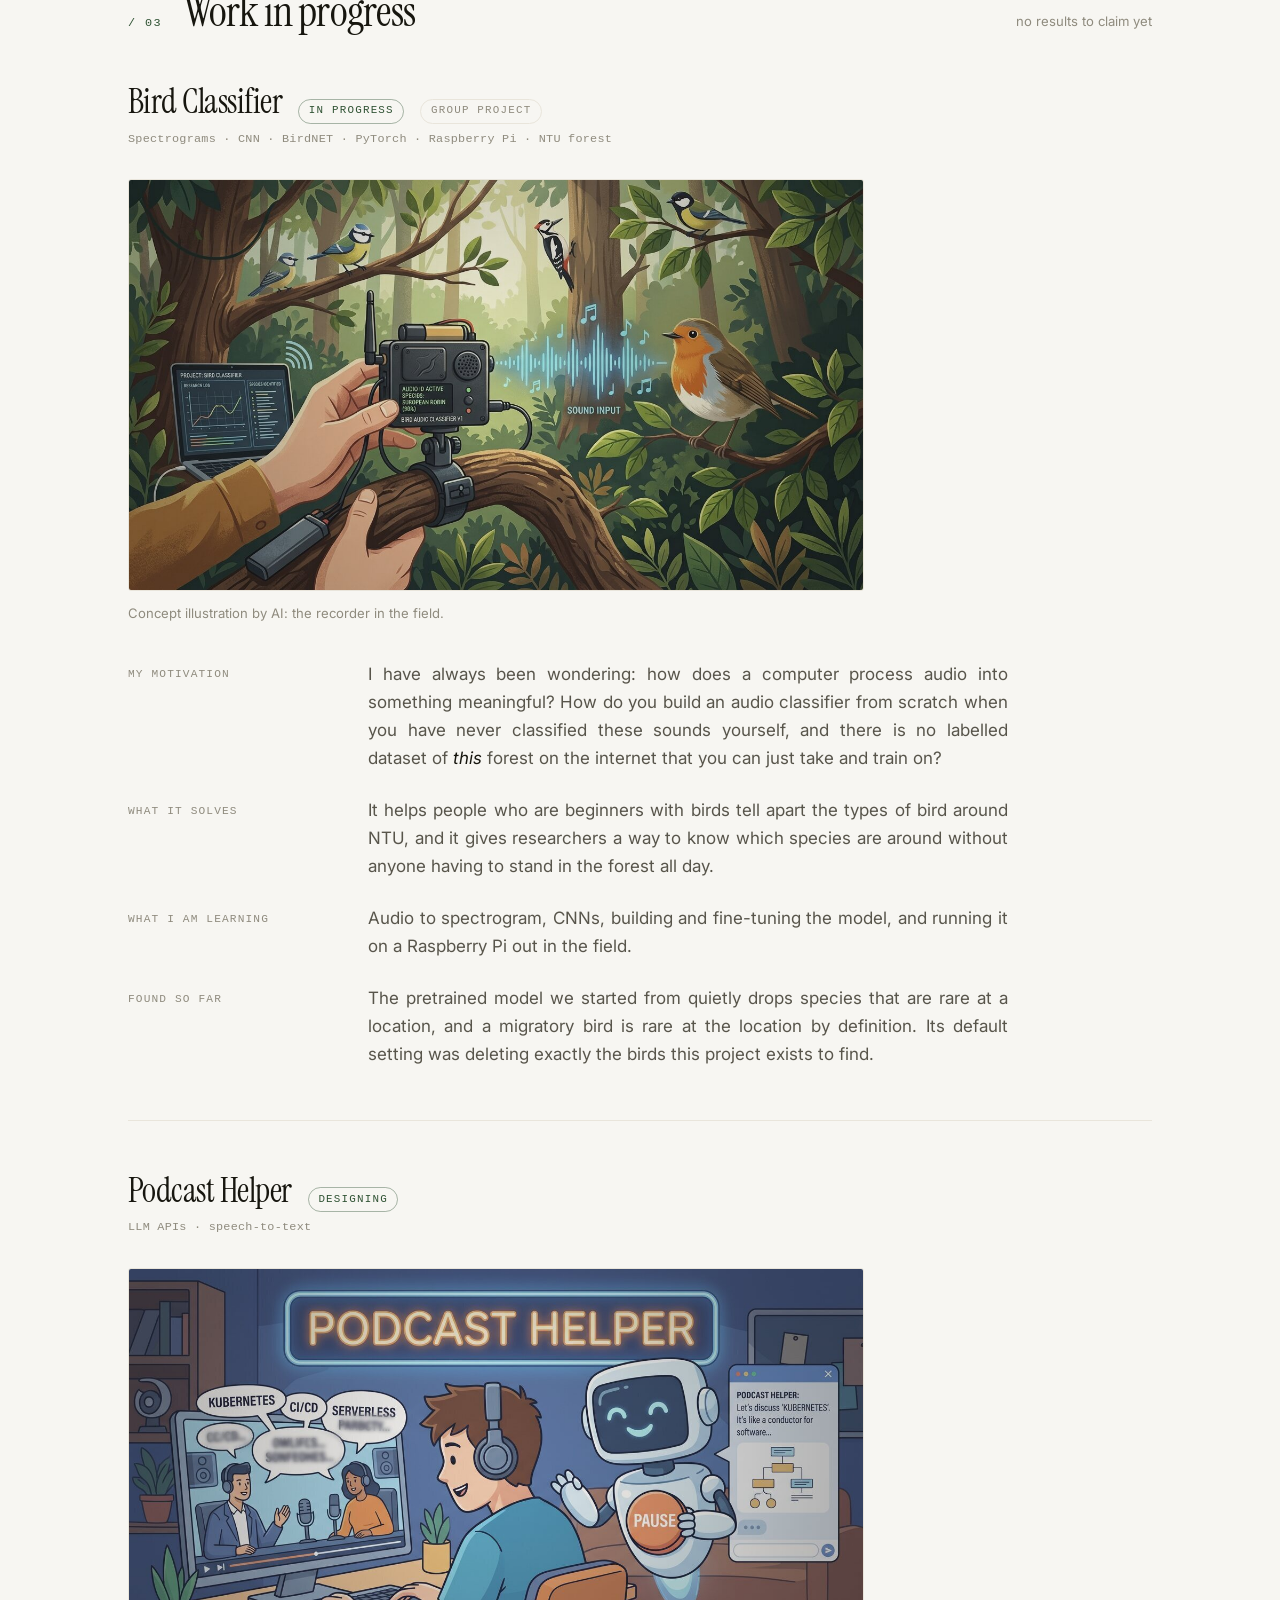
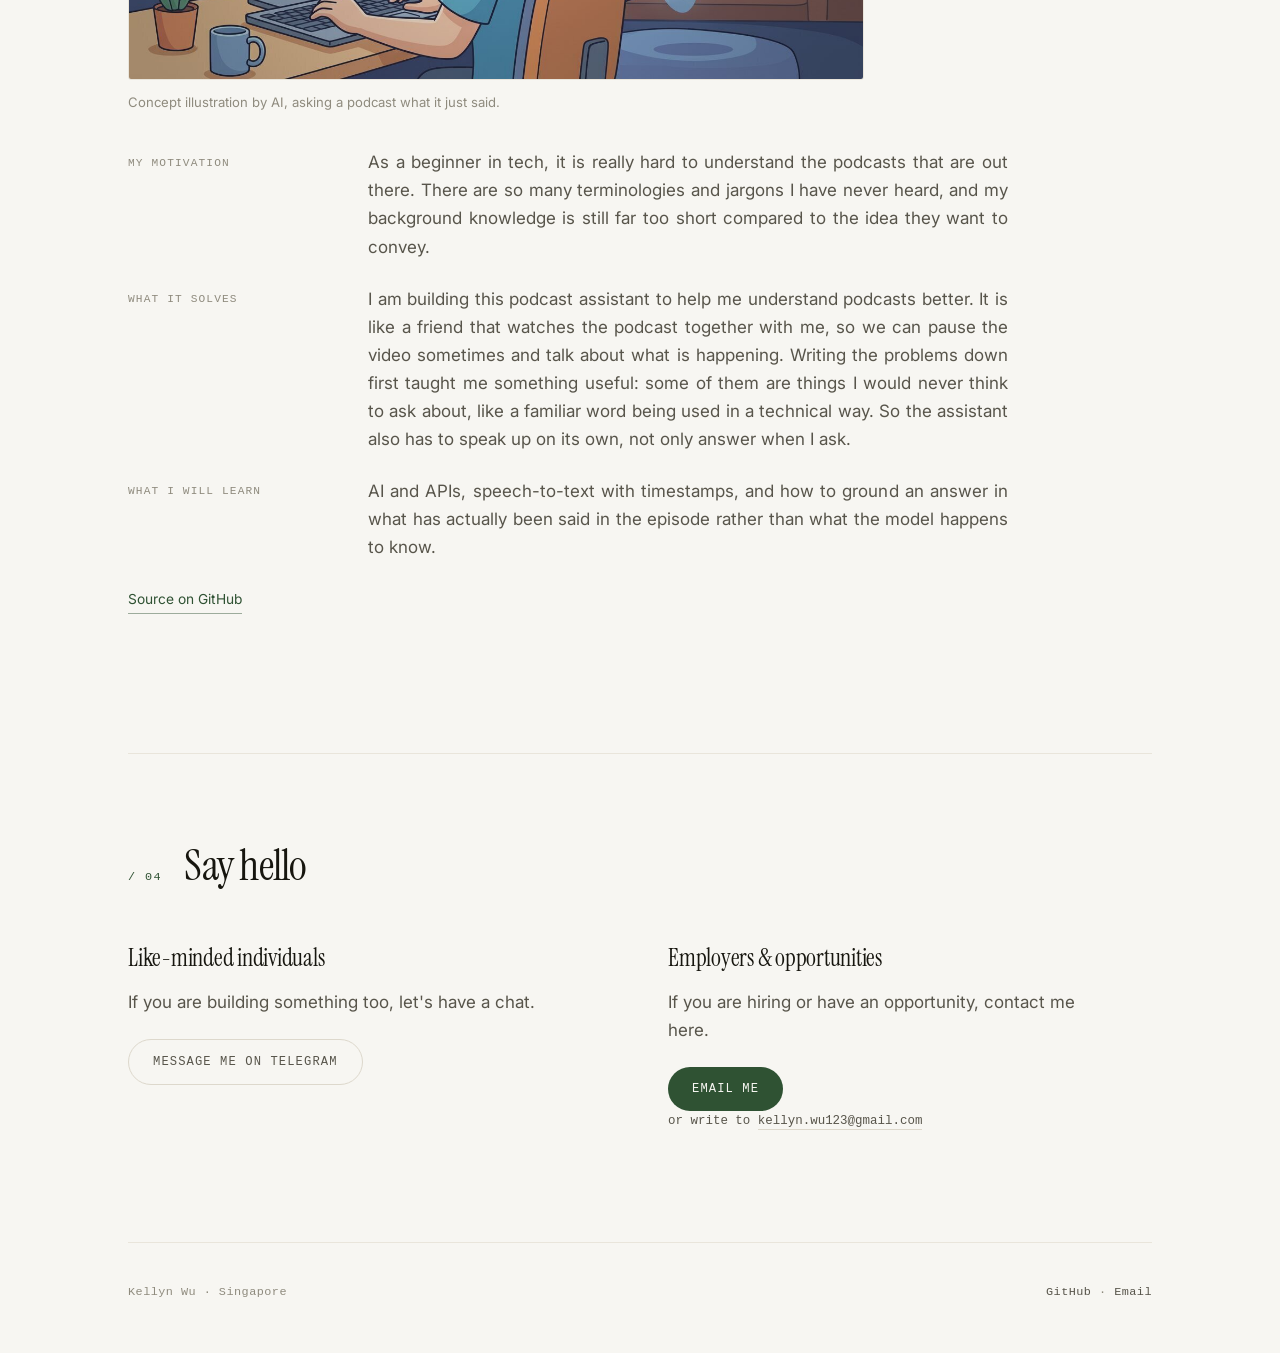
==== commit b021ab1d: "Drop the invitation to try Second Brain The bot is not shared publicly, so the line pointed readers " ====
--- a/index.html
+++ b/index.html
@@ -274,8 +274,7 @@
             Second Brain takes note of appointments and reminders automatically through
             Telegram. <b>Just forward and forget.</b> It detects and sections the type of
             reminder by itself. It also holds the things that have no time on them at all, like
-            the shopping list and what to pack, which a calendar simply refuses to keep. Do try
-            it out.
+            the shopping list and what to pack, which a calendar simply refuses to keep.
           </dd>
         </div>
         <div class="beat">
--- a/style.css
+++ b/style.css
@@ -302,3 +302,12 @@
 .proof .figs { grid-template-columns: repeat(auto-fit, minmax(9.5rem, 1fr)); gap: 2rem 1.8rem; }
 .proof .fig b { font-size: clamp(1.9rem, 3.6vw, 2.5rem); }
 .proof .fig span { font-size: 0.83rem; }
+
+/* ---------- justified prose ---------- */
+
+.about p,
+.beat dd {
+  text-align: justify;
+  hyphens: auto;
+  -webkit-hyphens: auto;
+}
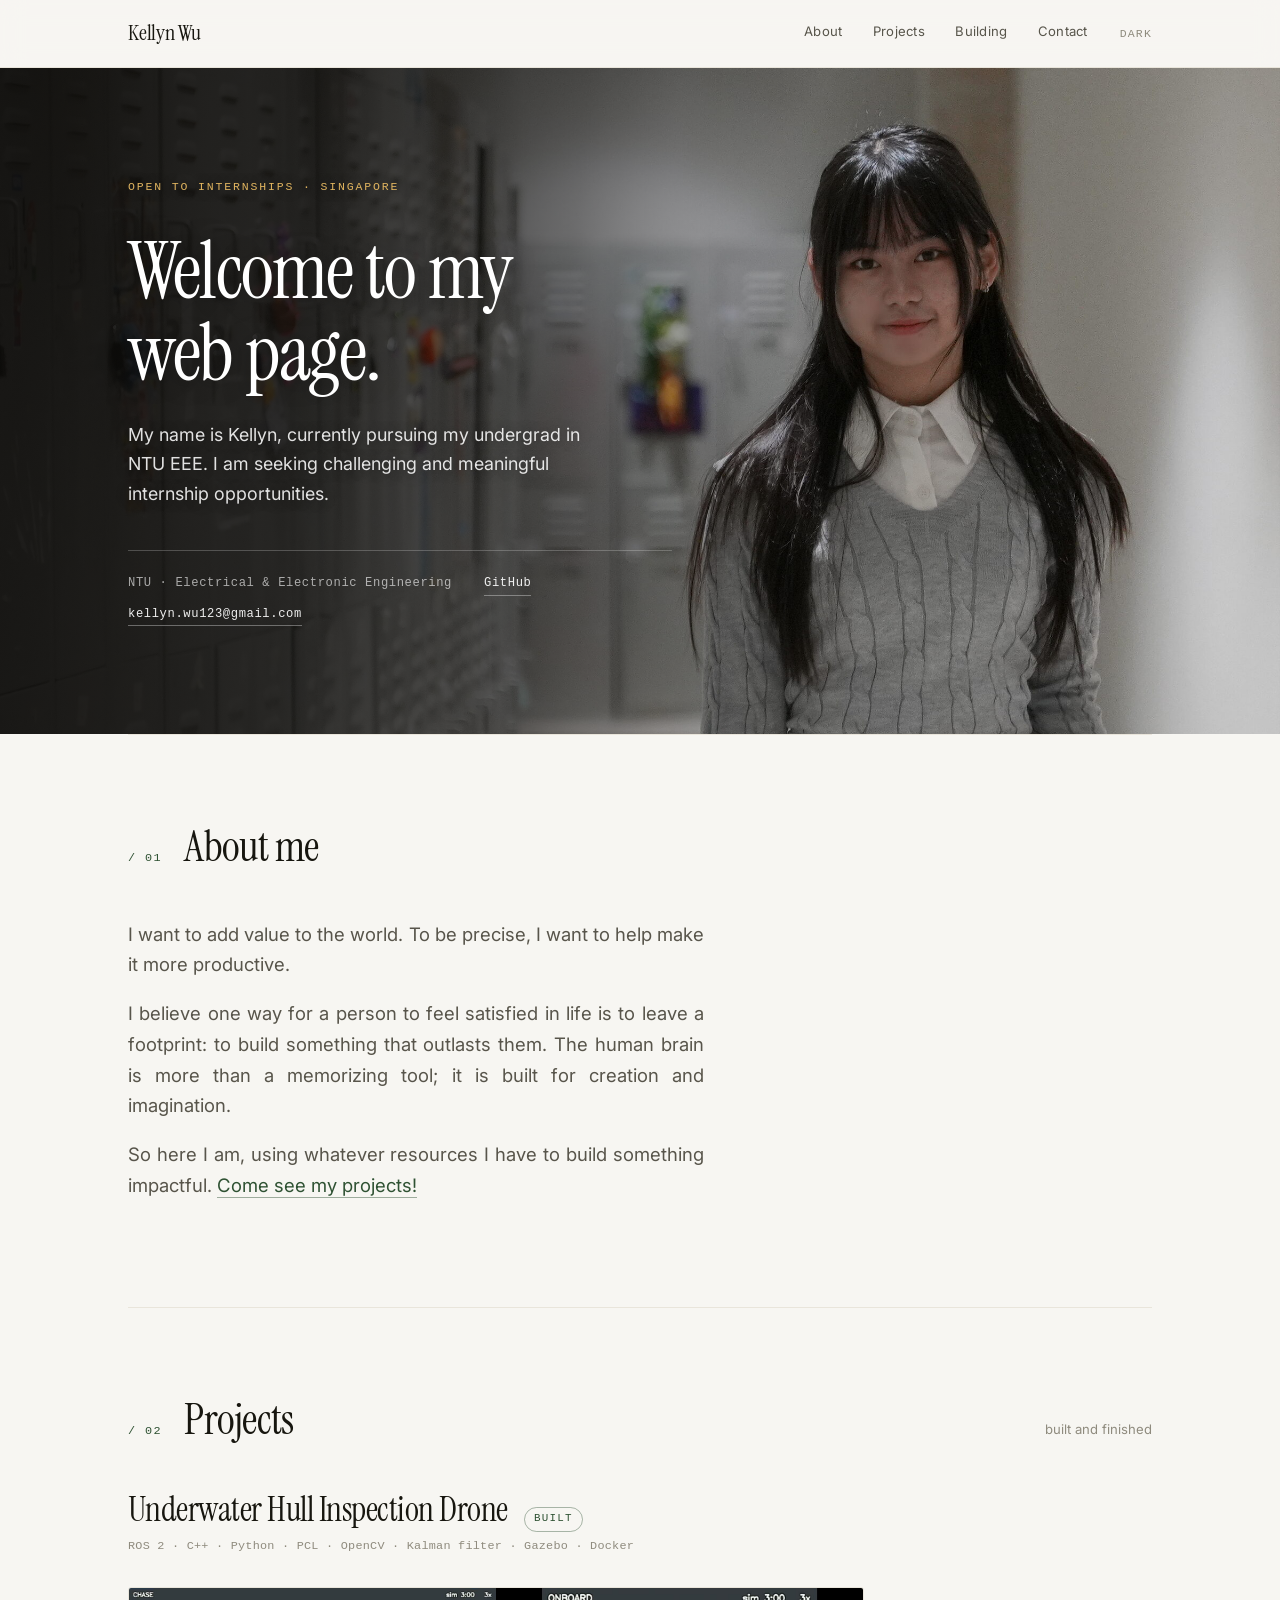
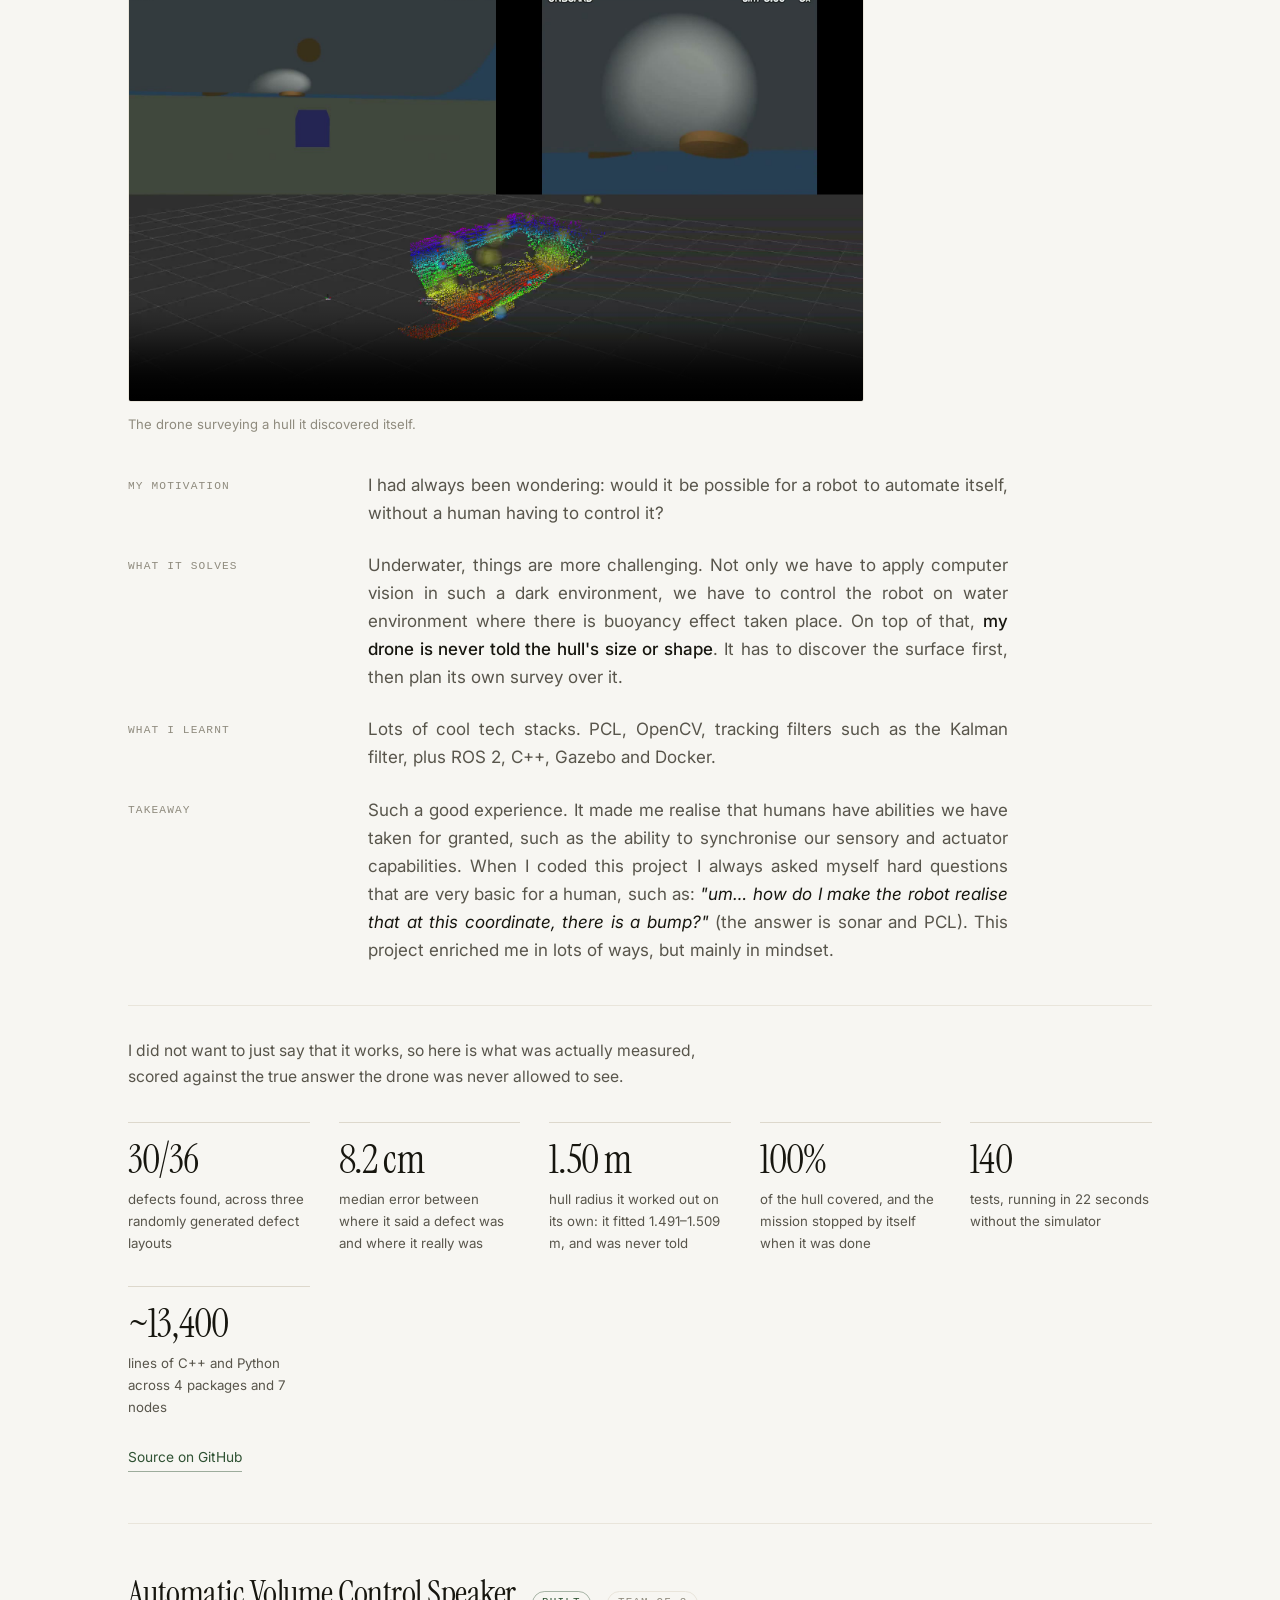
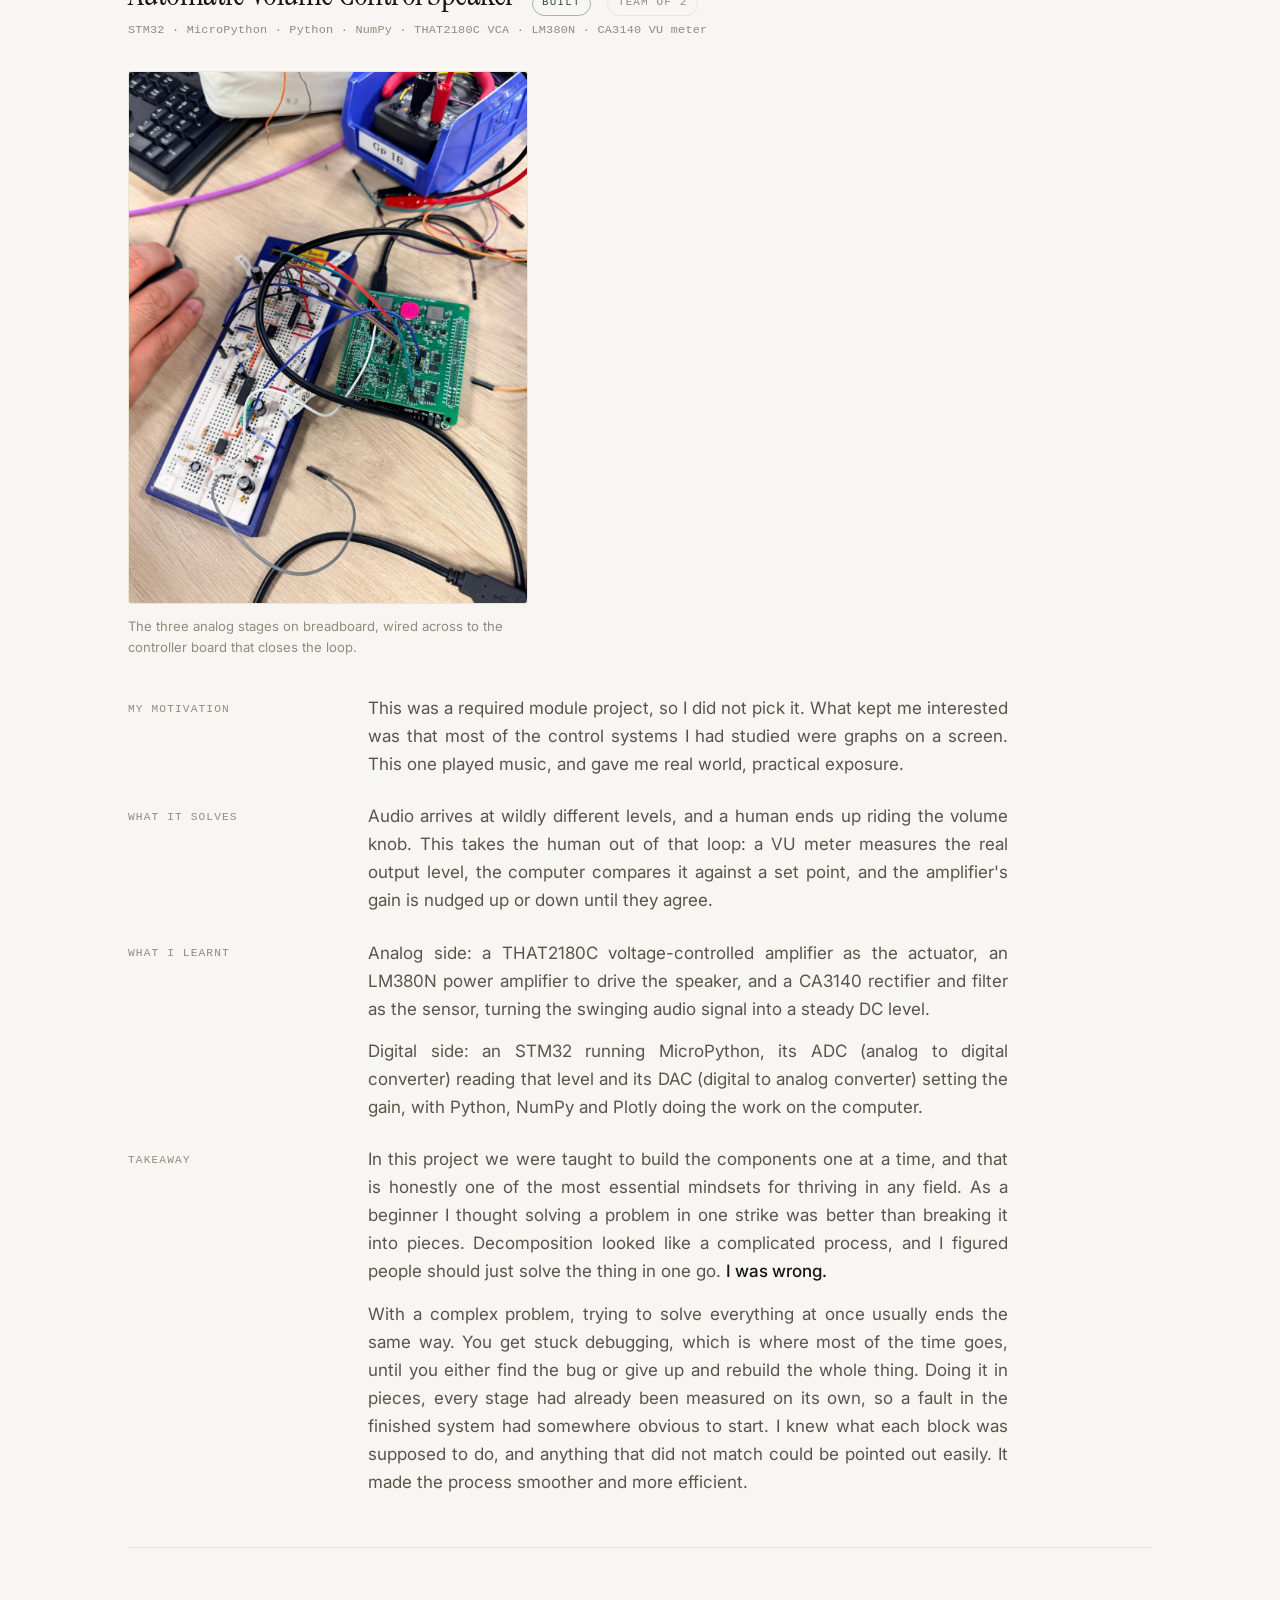
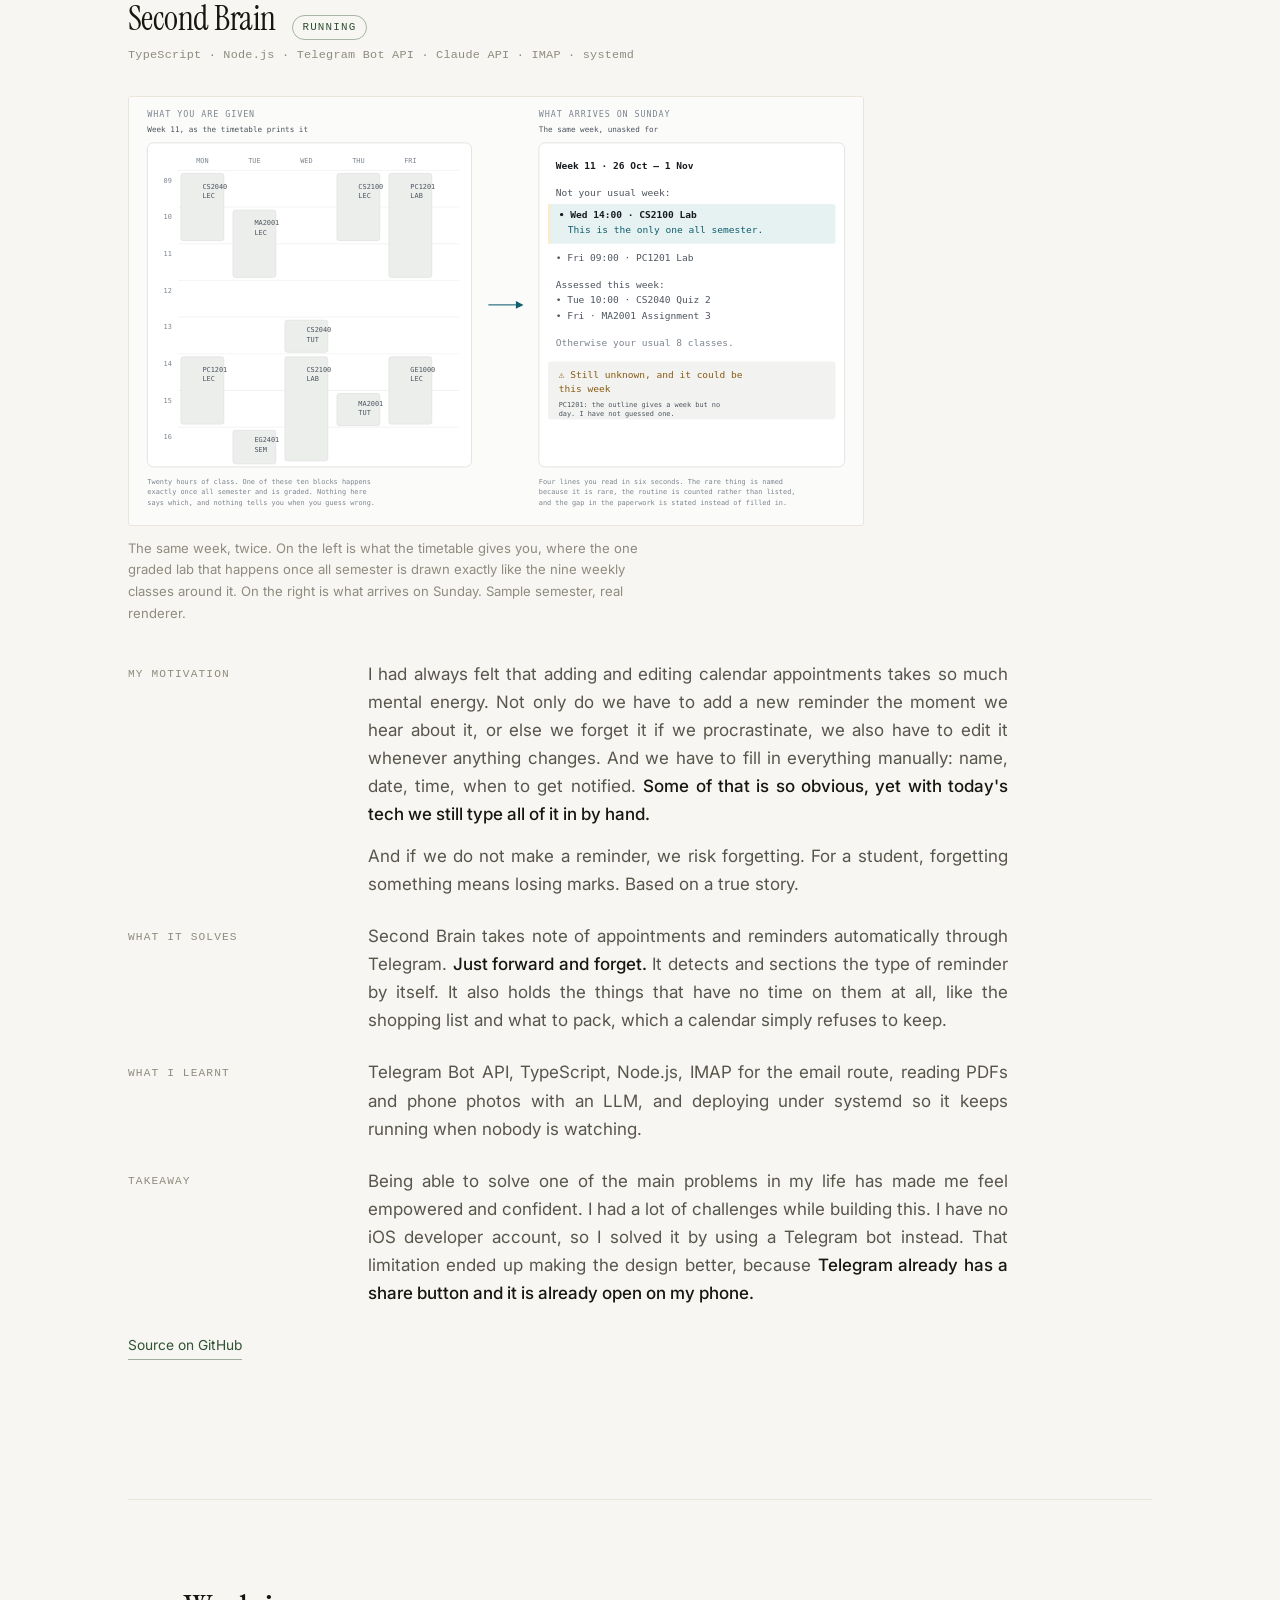
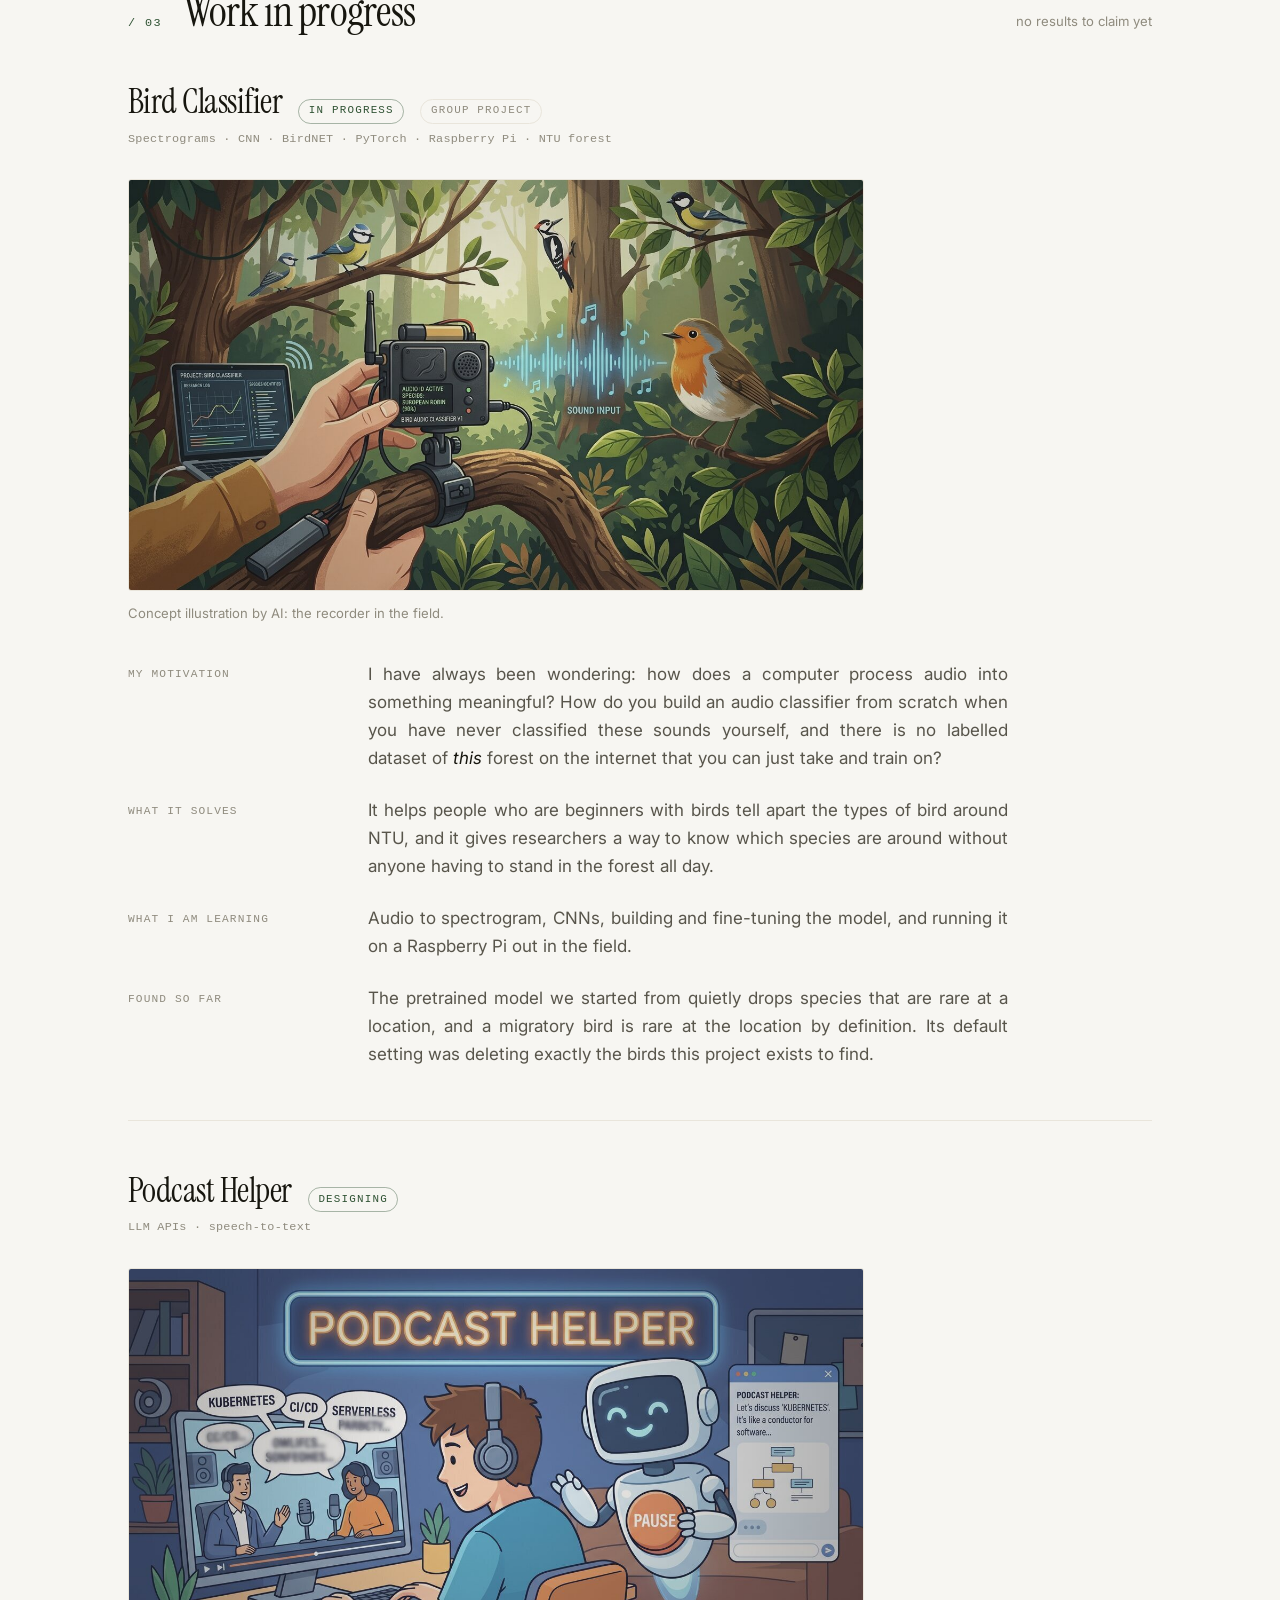
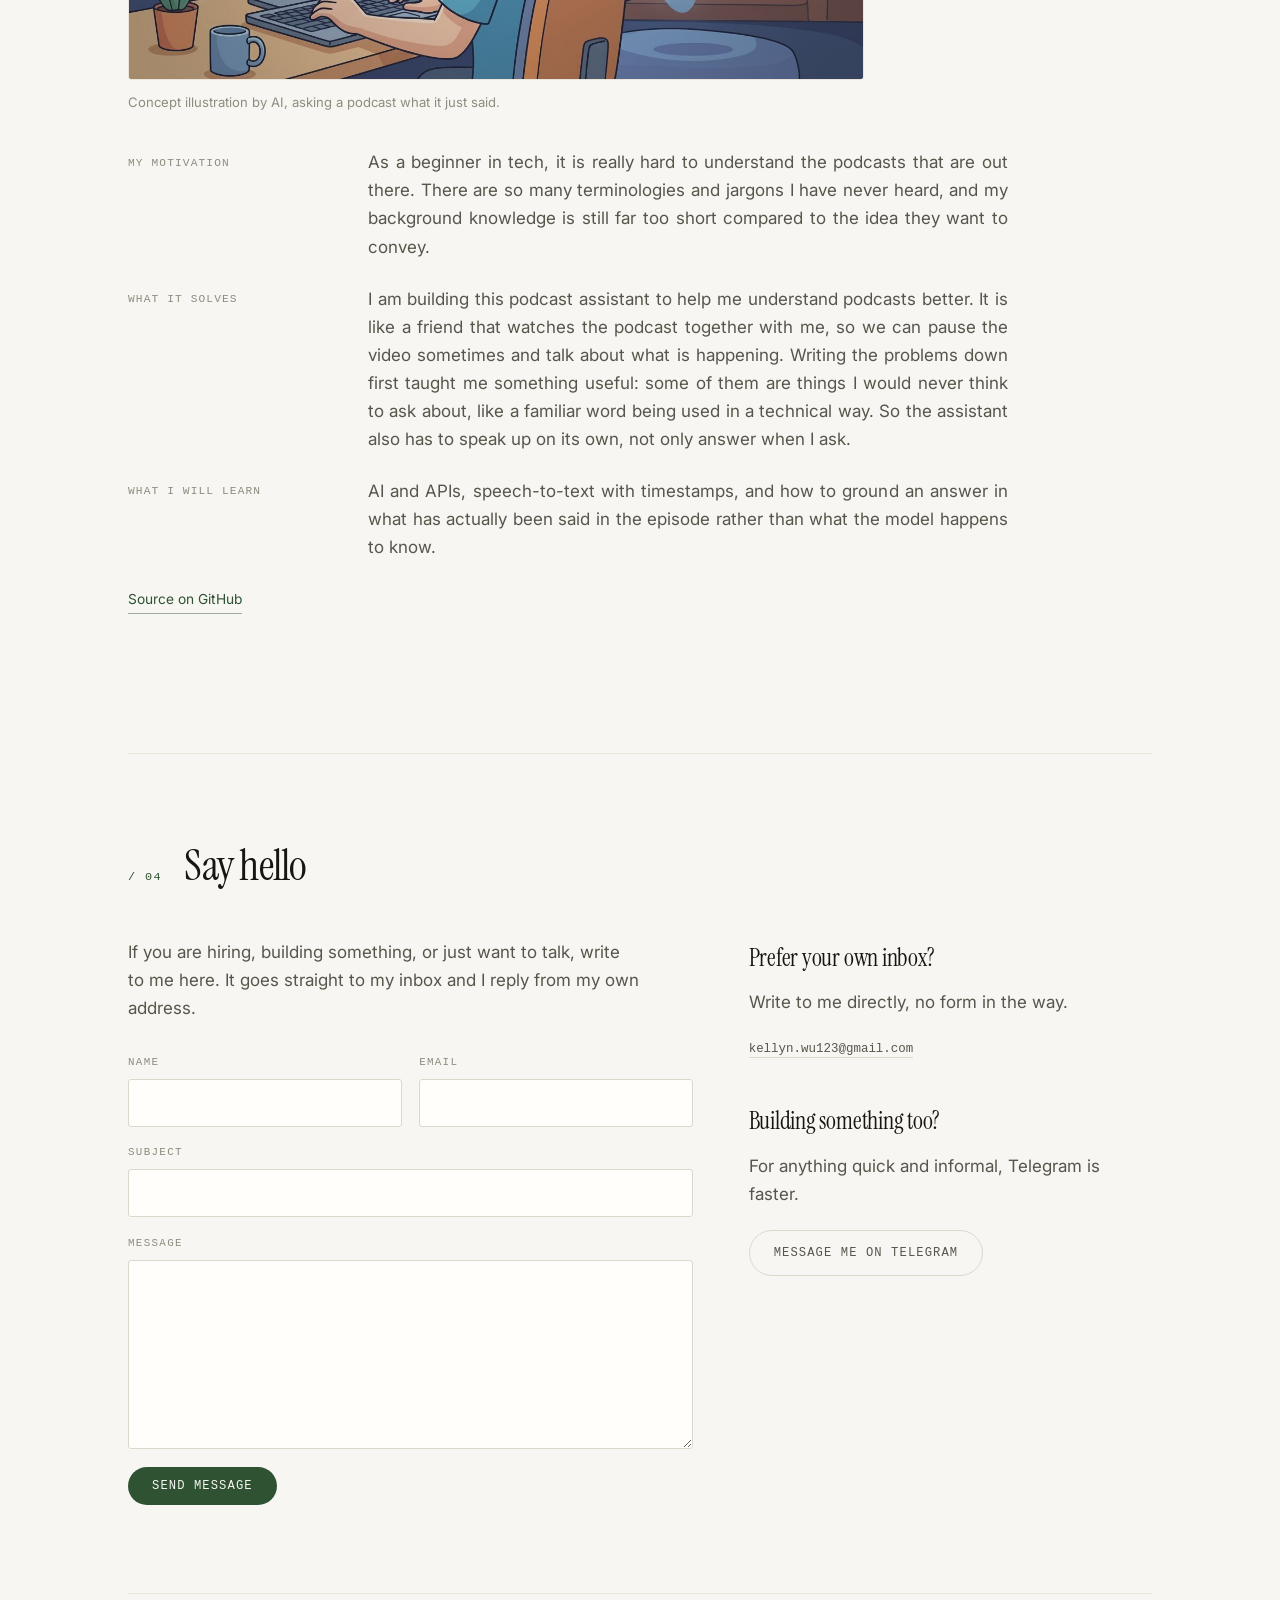
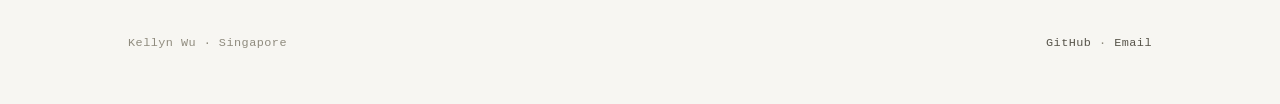
==== commit 71011c38: "Replace the mailto button with an inline contact form The Email me button was a mailto: link, so cli" ====
--- a/index.html
+++ b/index.html
@@ -417,18 +417,62 @@
       <span class="idx">/ 04</span>
       <h2>Say hello</h2>
     </div>
-    <div class="routes">
-      <div class="route">
-        <h3>Like-minded individuals</h3>
-        <p>If you are building something too, let's have a chat.</p>
-        <a class="btn ghost" href="https://t.me/kellynwu">Message me on Telegram</a>
-      </div>
-      <div class="route">
-        <h3>Employers &amp; opportunities</h3>
-        <p>If you are hiring or have an opportunity, contact me here.</p>
-        <a class="btn" href="mailto:kellyn.wu123@gmail.com?subject=Internship%20opportunity">Email me</a>
-        <p class="addr">or write to <a href="mailto:kellyn.wu123@gmail.com">kellyn.wu123@gmail.com</a></p>
-      </div>
+    <div class="contact-grid">
+
+      <div class="formwrap">
+        <p class="formlead">
+          If you are hiring, building something, or just want to talk, write to me
+          here. It goes straight to my inbox and I reply from my own address.
+        </p>
+
+        <form id="contact-form" class="cform" action="https://api.web3forms.com/submit" method="POST">
+
+          <!-- Get a free key at https://web3forms.com and paste it below. -->
+          <input type="hidden" name="access_key" value="db83c5a4-3e45-4e14-8550-b1feda0645a0">
+          <input type="hidden" name="from_name" value="kellynwu.com">
+          <input type="checkbox" name="botcheck" class="hp" tabindex="-1" autocomplete="off" aria-hidden="true">
+
+          <div class="row">
+            <p class="field">
+              <label for="cf-name">Name</label>
+              <input id="cf-name" name="name" type="text" autocomplete="name" required>
+            </p>
+            <p class="field">
+              <label for="cf-email">Email</label>
+              <input id="cf-email" name="email" type="email" autocomplete="email" required>
+            </p>
+          </div>
+
+          <p class="field">
+            <label for="cf-subject">Subject</label>
+            <input id="cf-subject" name="subject" type="text" required>
+          </p>
+
+          <p class="field">
+            <label for="cf-message">Message</label>
+            <textarea id="cf-message" name="message" rows="7" required></textarea>
+          </p>
+
+          <div class="formfoot">
+            <button class="btn" type="submit" id="cf-send">Send message</button>
+            <span class="cf-status" id="cf-status" role="status" aria-live="polite"></span>
+          </div>
+        </form>
+      </div>
+
+      <aside class="routes-side">
+        <div class="route">
+          <h3>Prefer your own inbox?</h3>
+          <p>Write to me directly, no form in the way.</p>
+          <p class="addr"><a href="mailto:kellyn.wu123@gmail.com">kellyn.wu123@gmail.com</a></p>
+        </div>
+        <div class="route">
+          <h3>Building something too?</h3>
+          <p>For anything quick and informal, Telegram is faster.</p>
+          <a class="btn ghost" href="https://t.me/kellynwu">Message me on Telegram</a>
+        </div>
+      </aside>
+
     </div>
   </section>
 
@@ -464,5 +508,46 @@
   })();
 </script>
 
+<script>
+  (function () {
+    var form = document.getElementById('contact-form');
+    if (!form) return;
+    var status = document.getElementById('cf-status');
+    var send = document.getElementById('cf-send');
+    var FALLBACK = 'That did not send. Please email me at '
+      + '<a href="mailto:kellyn.wu123@gmail.com">kellyn.wu123@gmail.com</a>.';
+
+    form.addEventListener('submit', function (e) {
+      e.preventDefault();
+      status.className = 'cf-status';
+      status.textContent = 'Sending...';
+      send.disabled = true;
+
+      var data = {};
+      new FormData(form).forEach(function (v, k) { data[k] = v; });
+
+      fetch(form.action, {
+        method: 'POST',
+        headers: { 'Content-Type': 'application/json', 'Accept': 'application/json' },
+        body: JSON.stringify(data)
+      })
+        .then(function (r) {
+          return r.json().then(function (j) { return { ok: r.ok, body: j }; });
+        })
+        .then(function (res) {
+          if (!res.ok || !res.body.success) throw new Error('rejected');
+          form.reset();
+          status.className = 'cf-status good';
+          status.textContent = 'Thank you, that reached me. I will reply soon.';
+        })
+        .catch(function () {
+          status.className = 'cf-status bad';
+          status.innerHTML = FALLBACK;
+        })
+        .then(function () { send.disabled = false; });
+    });
+  })();
+</script>
+
 </body>
 </html>
--- a/style.css
+++ b/style.css
@@ -311,3 +311,56 @@
   hyphens: auto;
   -webkit-hyphens: auto;
 }
+
+/* ---------- contact form ---------- */
+
+.contact-grid {
+  display: grid; grid-template-columns: 1.4fr 1fr;
+  gap: 3.5rem; align-items: start;
+}
+.formlead { color: var(--soft); margin: 0 0 2rem; max-width: 32rem; }
+
+.cform .row { display: grid; grid-template-columns: 1fr 1fr; gap: 1.1rem; }
+.cform .field { margin: 0 0 1.1rem; display: flex; flex-direction: column; gap: 0.45rem; }
+.cform label {
+  font-family: var(--mono); font-size: 0.68rem; letter-spacing: 0.12em;
+  text-transform: uppercase; color: var(--faint);
+}
+.cform input[type="text"], .cform input[type="email"], .cform textarea {
+  width: 100%; padding: 0.7rem 0.85rem;
+  font-family: var(--sans); font-size: 0.98rem; line-height: 1.5; color: var(--ink);
+  background: var(--panel); border: 1px solid var(--rule); border-radius: 3px;
+  transition: border-color 0.15s ease, box-shadow 0.15s ease;
+}
+.cform textarea { resize: vertical; min-height: 9rem; }
+.cform input:focus, .cform textarea:focus {
+  outline: none; border-color: var(--accent);
+  box-shadow: 0 0 0 3px color-mix(in srgb, var(--accent) 16%, transparent);
+}
+.cform input:-webkit-autofill {
+  -webkit-text-fill-color: var(--ink);
+  -webkit-box-shadow: 0 0 0 30px var(--panel) inset;
+}
+
+.hp { position: absolute; left: -9999px; width: 1px; height: 1px; opacity: 0; }
+
+.formfoot { display: flex; align-items: center; gap: 1.1rem; flex-wrap: wrap; margin-top: 0.4rem; }
+.cform button.btn { border: 0; cursor: pointer; }
+.cform button.btn[disabled] { opacity: 0.55; cursor: default; }
+
+.cf-status { font-family: var(--mono); font-size: 0.72rem; letter-spacing: 0.04em; color: var(--faint); }
+.cf-status.good { color: var(--accent); }
+.cf-status.bad { color: #b3452f; }
+.cf-status a { color: inherit; border-bottom: 1px solid currentColor; }
+:root[data-theme="dark"] .cf-status.bad { color: #e08b72; }
+@media (prefers-color-scheme: dark) {
+  :root:not([data-theme="light"]) .cf-status.bad { color: #e08b72; }
+}
+
+.routes-side .route + .route { margin-top: 2.6rem; }
+.routes-side .addr { margin-top: 0; }
+
+@media (max-width: 46rem) {
+  .contact-grid { grid-template-columns: 1fr; gap: 3rem; }
+  .cform .row { grid-template-columns: 1fr; gap: 0; }
+}
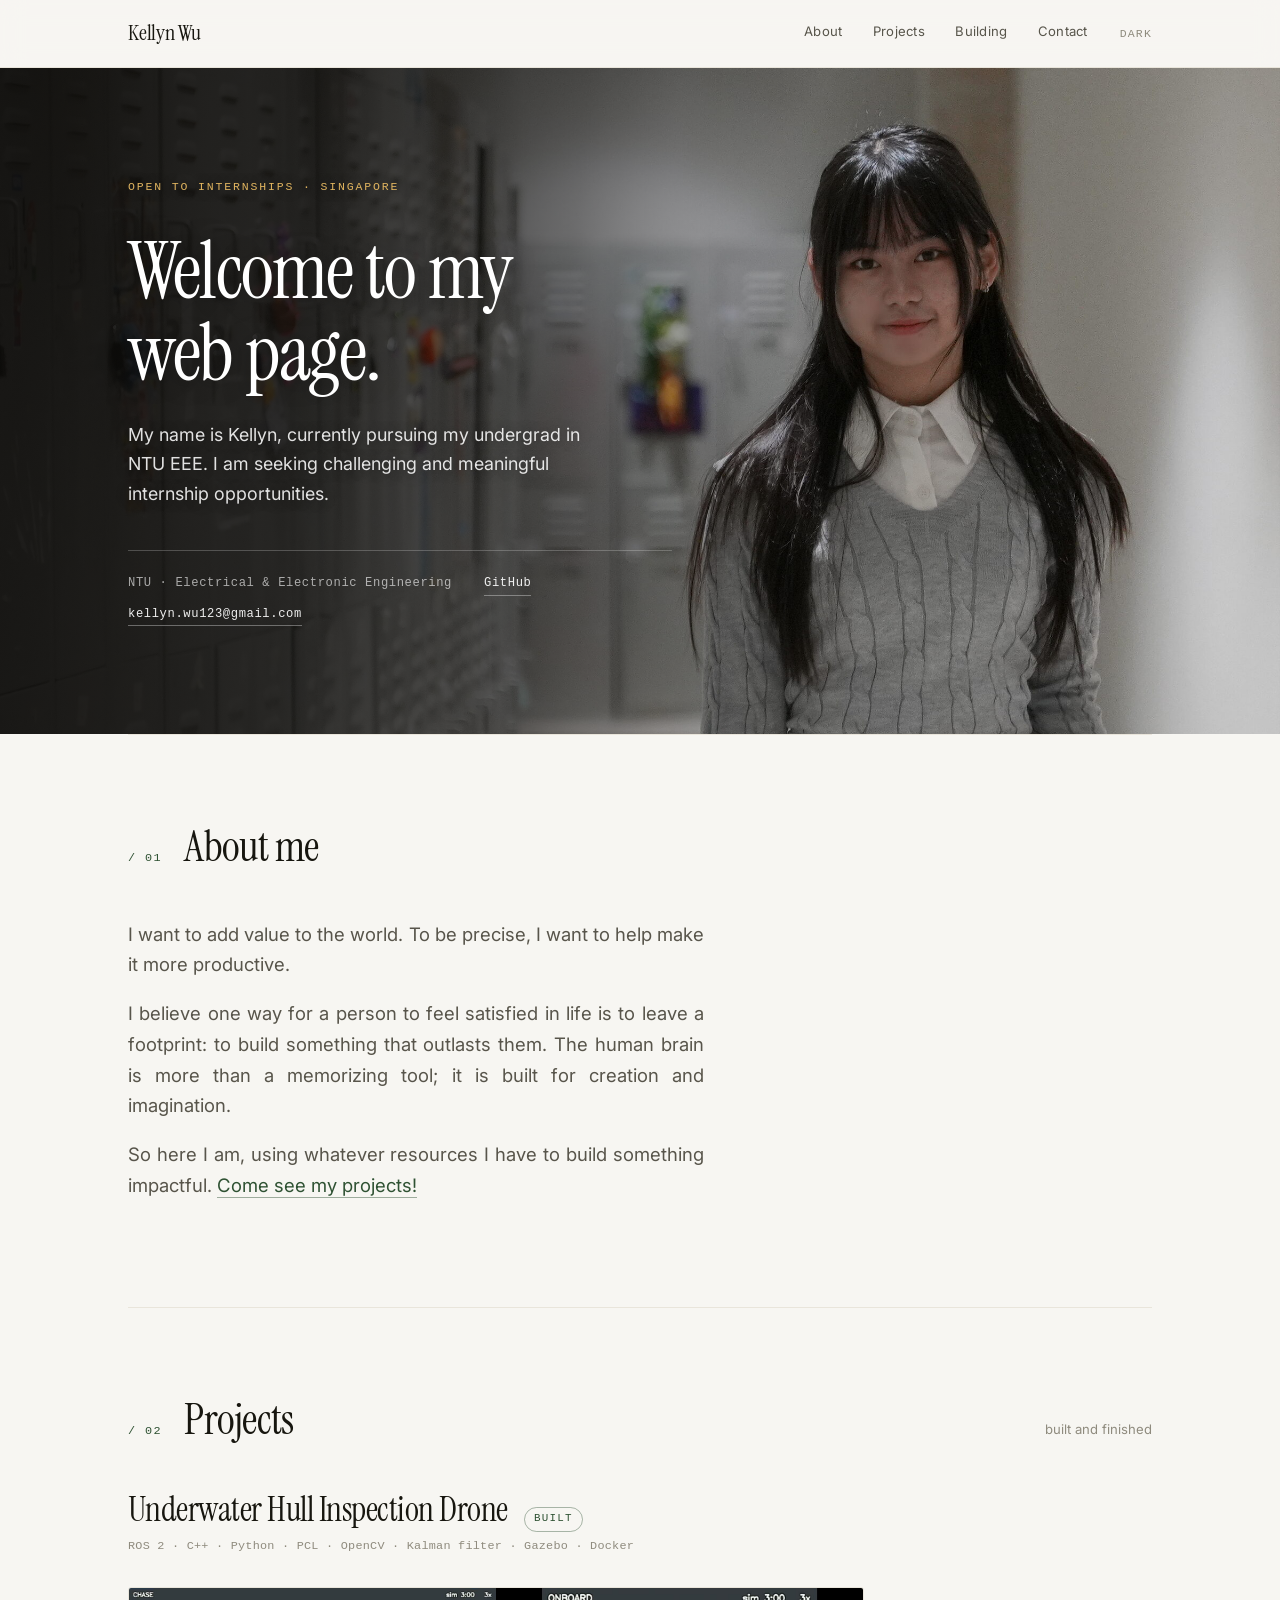
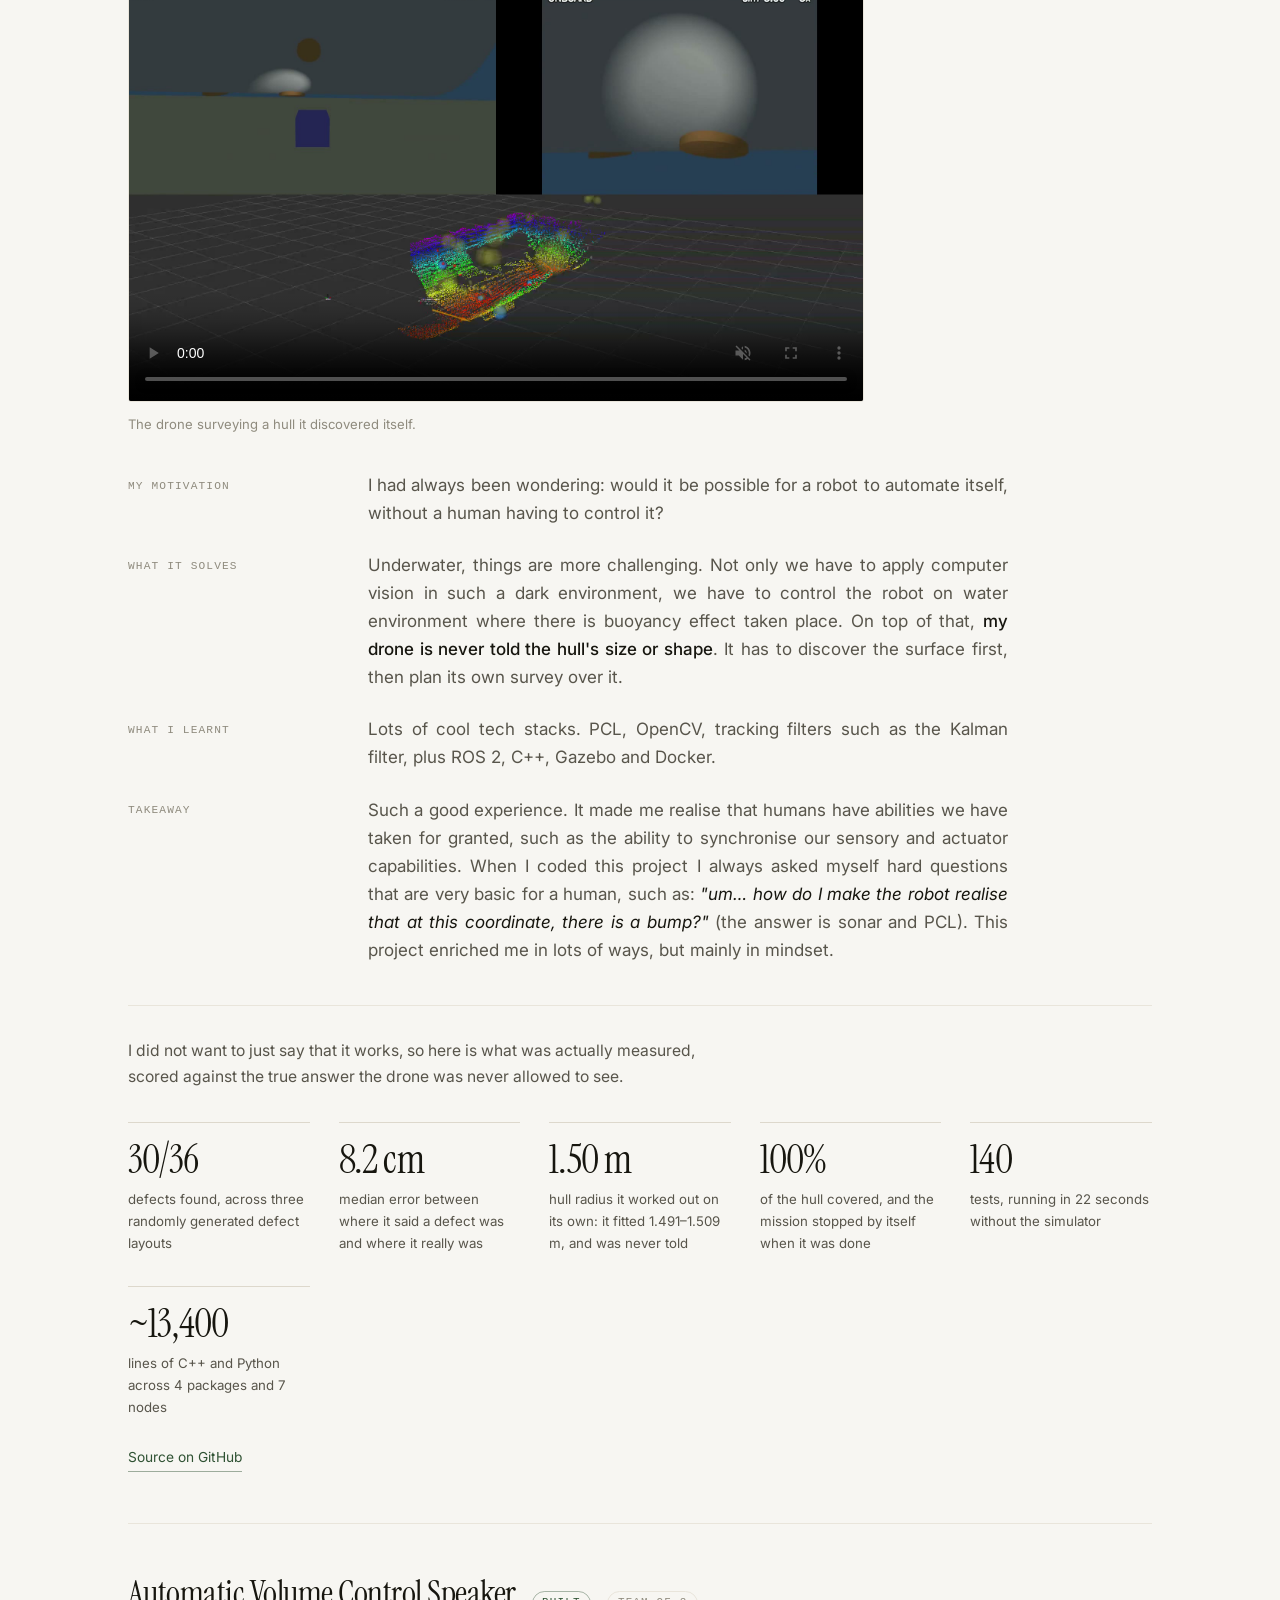
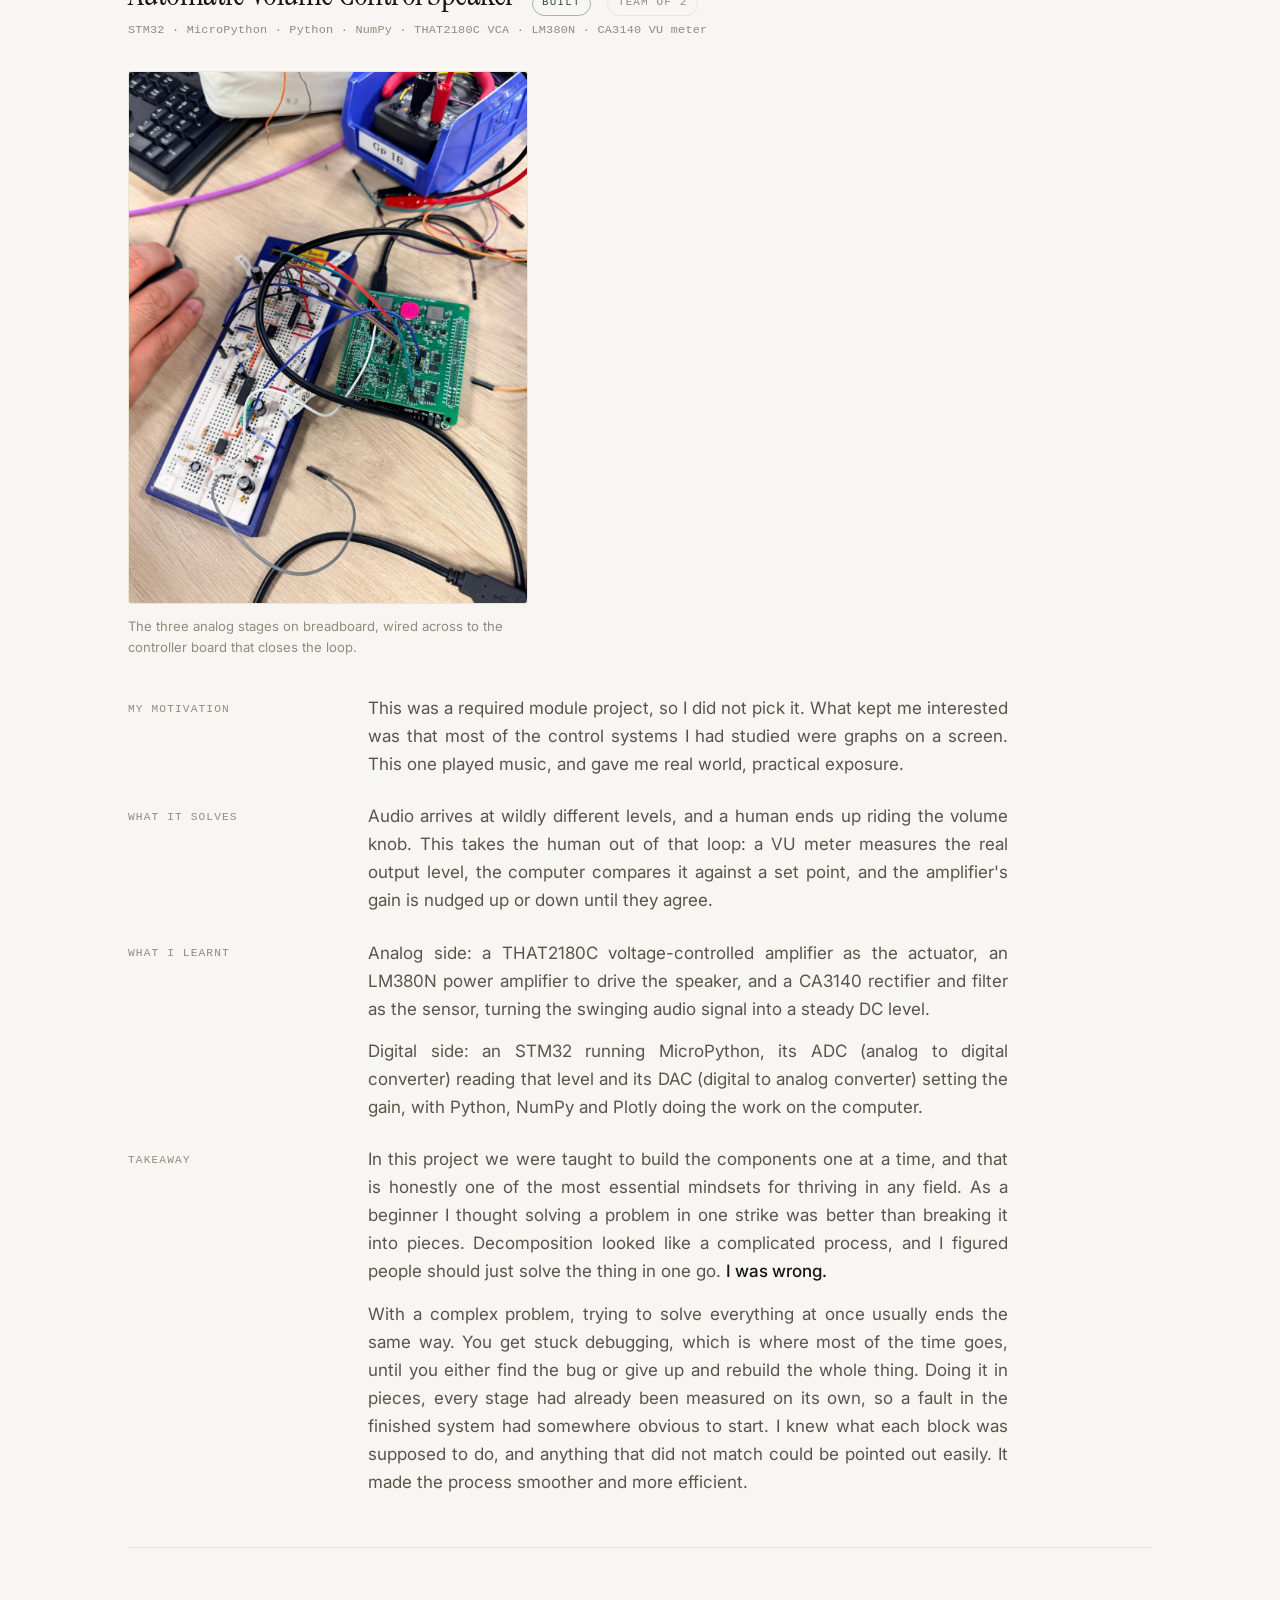
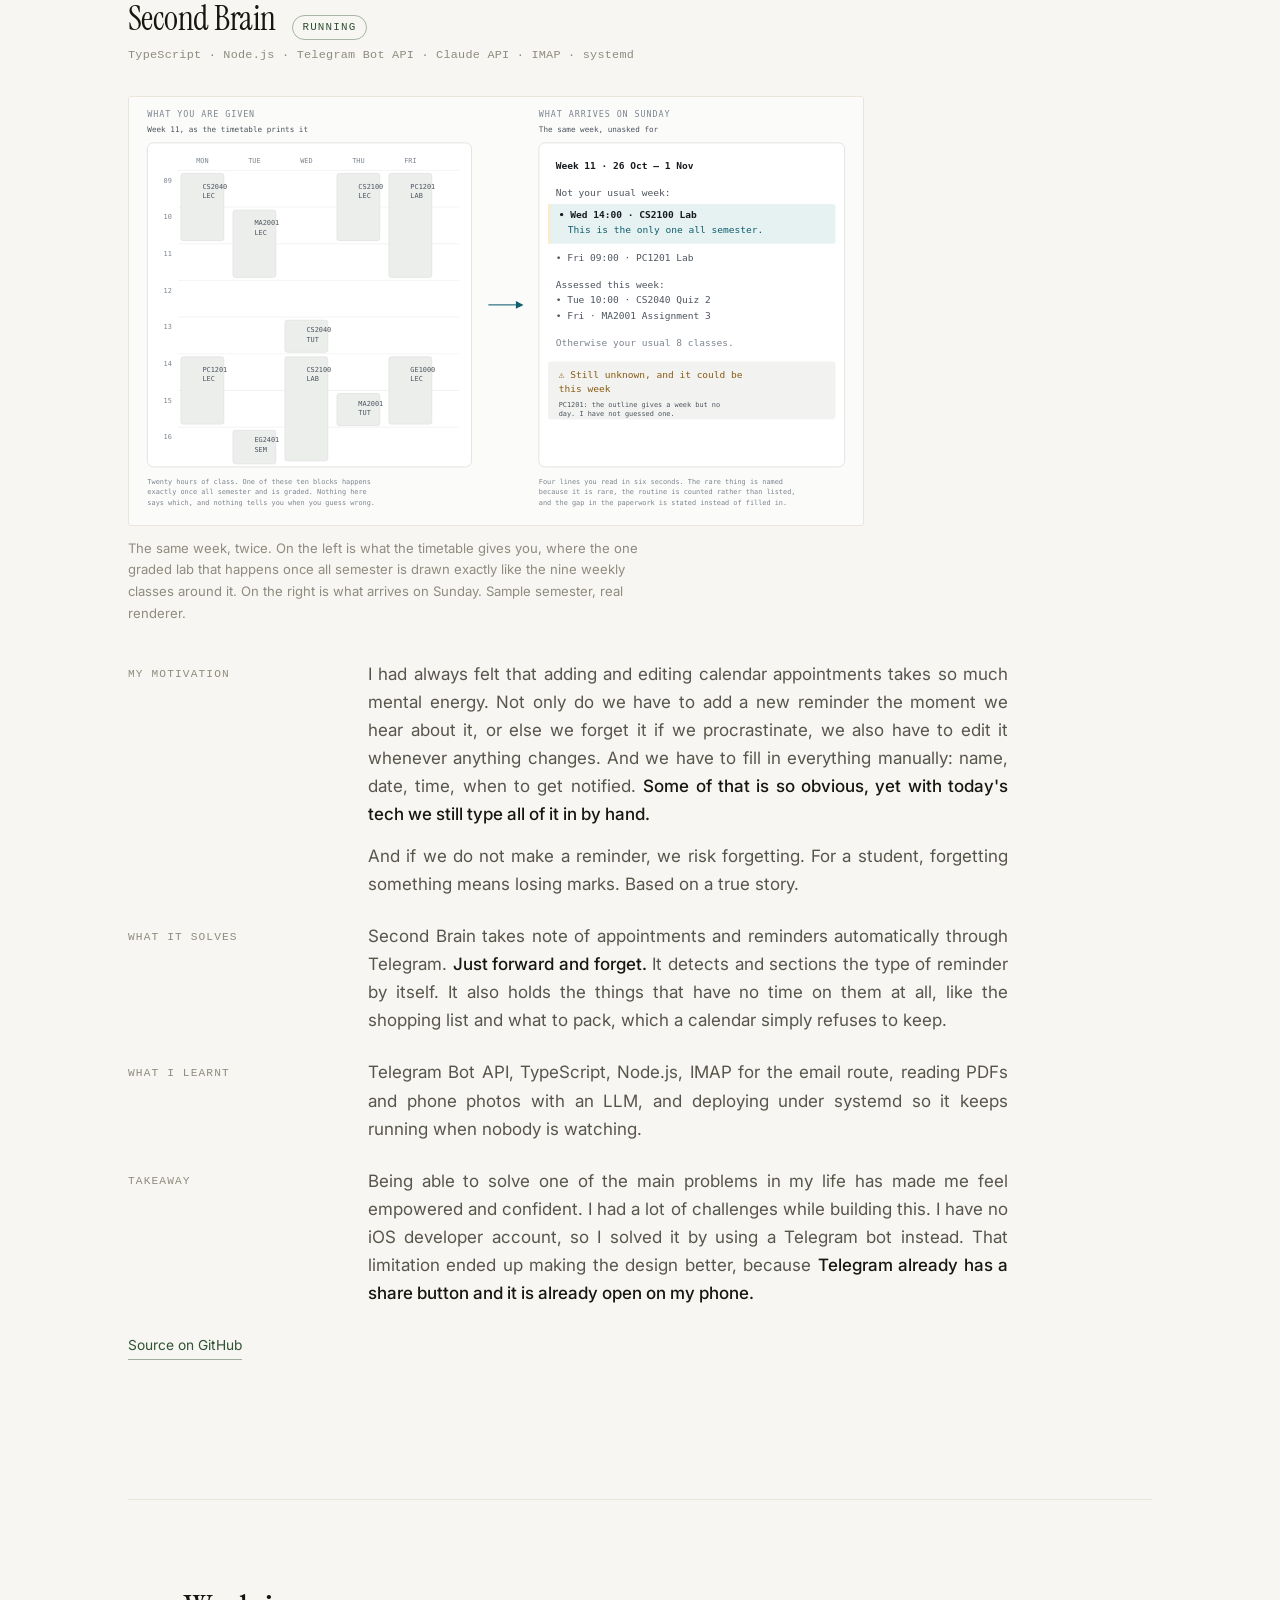
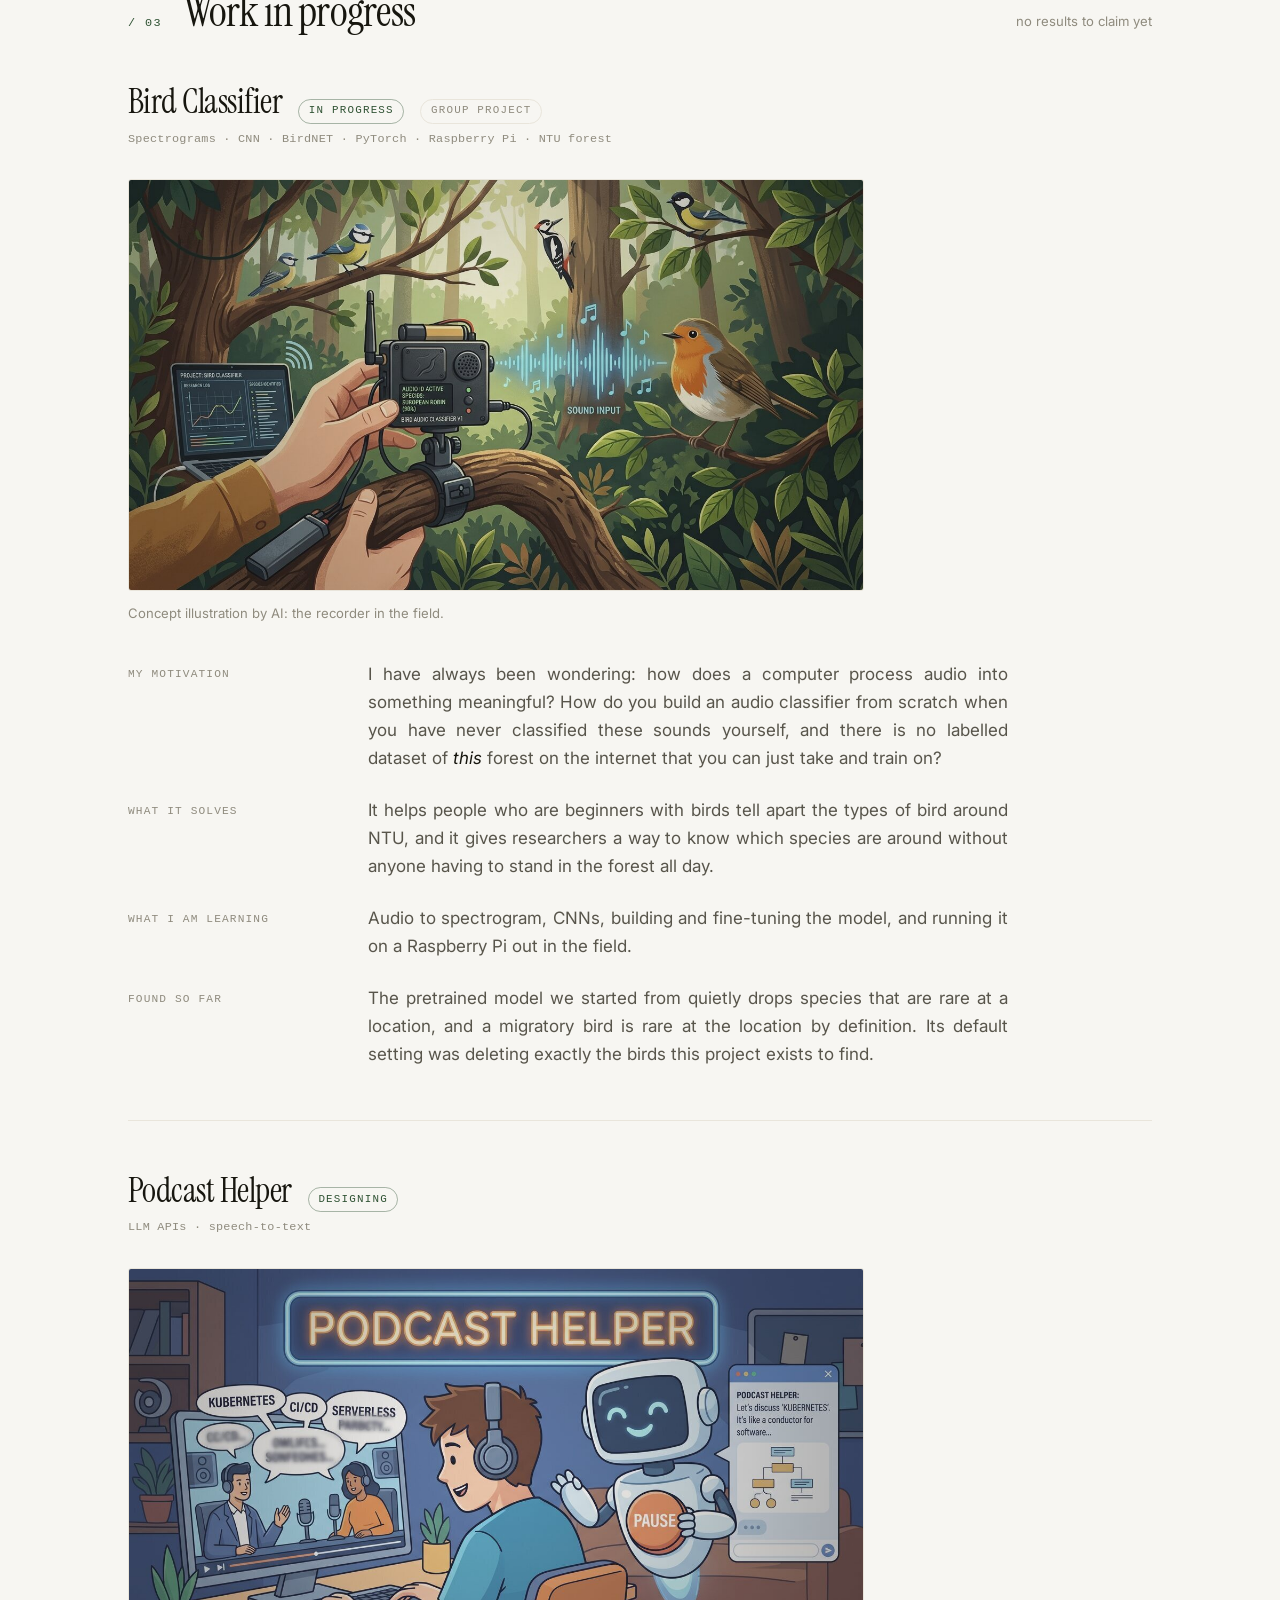
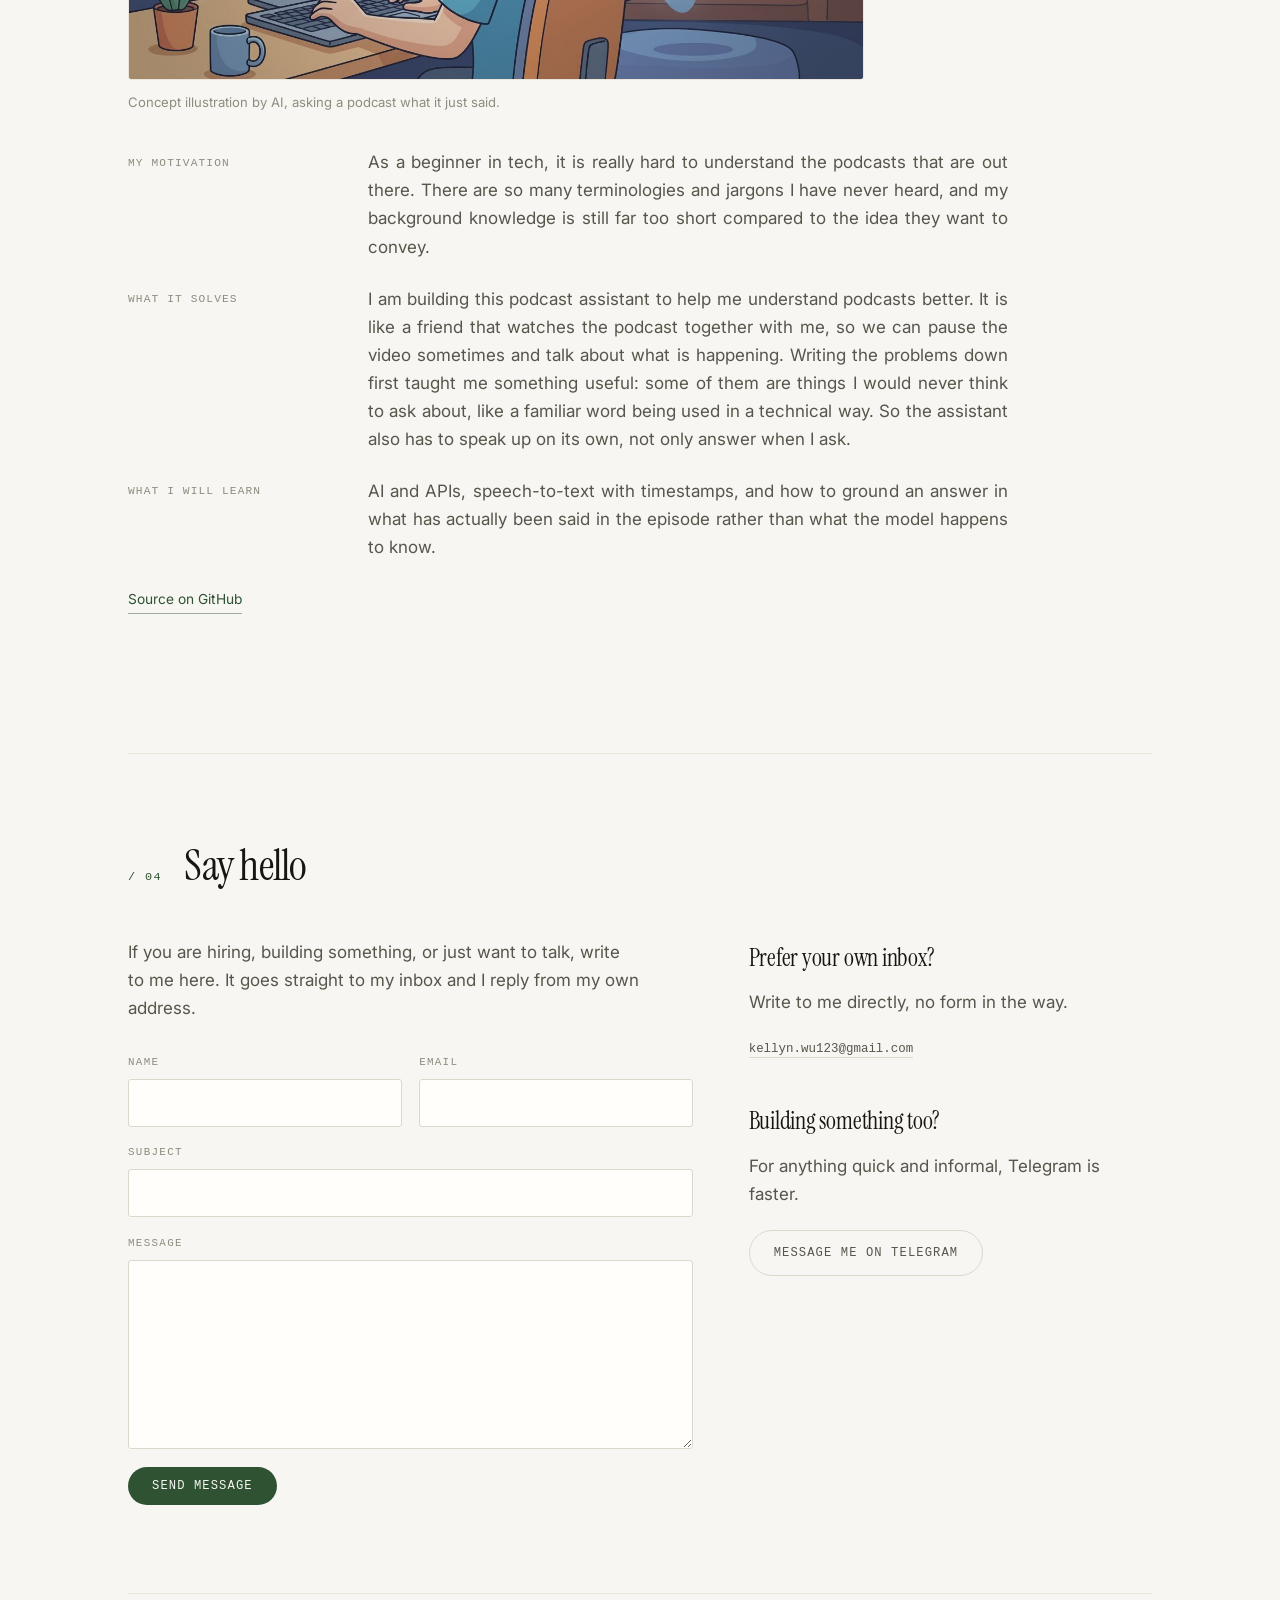
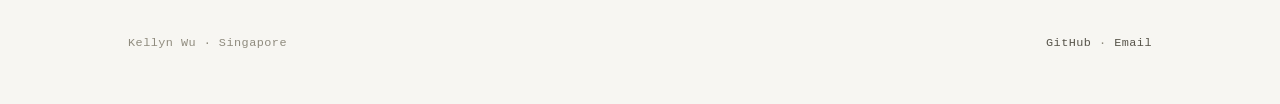
==== commit 6b31d8b8: "Replace the bird emoji favicon with a line-drawn K mark The tab icon was an inline emoji data URI. I" ====
--- a/index.html
+++ b/index.html
@@ -13,7 +13,8 @@
 <link rel="preconnect" href="https://fonts.gstatic.com" crossorigin>
 <link href="https://fonts.googleapis.com/css2?family=Instrument+Serif:ital@0;1&family=Inter:wght@400;500&display=swap" rel="stylesheet">
 <link rel="stylesheet" href="style.css">
-<link rel="icon" href="data:image/svg+xml,<svg xmlns='http://www.w3.org/2000/svg' viewBox='0 0 100 100'><text y='.9em' font-size='90'>🐦</text></svg>">
+<link rel="icon" href="assets/favicon.svg" type="image/svg+xml">
+<link rel="apple-touch-icon" href="assets/apple-touch-icon.png">
 </head>
 <body>
 
